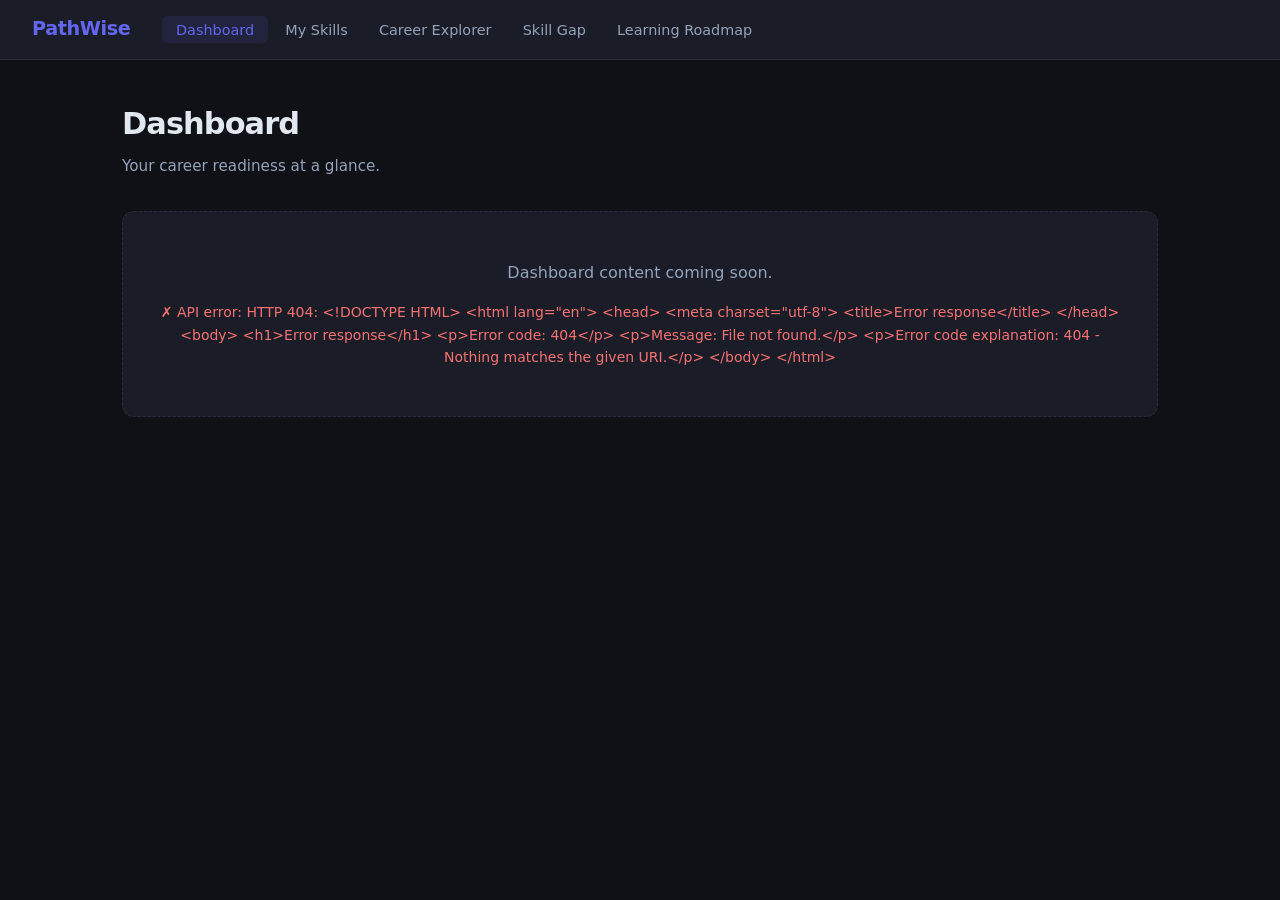
==== web/index.html @ 2bc4dae5 "Set up PathWise project foundation" ====
<!DOCTYPE html>
<html lang="en">
<head>
  <meta charset="UTF-8" />
  <meta name="viewport" content="width=device-width, initial-scale=1.0" />
  <title>PathWise — Dashboard</title>
  <meta name="description" content="PathWise: data-driven career skill-gap advisor for university students." />
  <link rel="stylesheet" href="style.css" />
</head>
<body>
  <nav class="nav" id="main-nav">
    <a class="nav__brand" href="index.html">PathWise</a>
    <ul class="nav__links">
      <li><a href="index.html" class="nav__link nav__link--active">Dashboard</a></li>
      <li><a href="skills.html" class="nav__link">My Skills</a></li>
      <li><a href="careers.html" class="nav__link">Career Explorer</a></li>
      <li><a href="gap.html" class="nav__link">Skill Gap</a></li>
      <li><a href="roadmap.html" class="nav__link">Learning Roadmap</a></li>
    </ul>
  </nav>

  <main class="main" id="main-content">
    <header class="page-header">
      <h1 class="page-header__title">Dashboard</h1>
      <p class="page-header__subtitle">Your career readiness at a glance.</p>
    </header>

    <section class="placeholder-section" id="dashboard-content">
      <p class="placeholder-text">Dashboard content coming soon.</p>
      <p class="api-status" id="api-status">Checking API connection…</p>
    </section>
  </main>

  <script src="app.js"></script>
</body>
</html>
---- web/style.css ----
/* ============================================================
   PathWise — Design Tokens & Skeleton Styles
   Full UI styling will be added in a later phase.
   ============================================================ */

/* --- Tokens --- */
:root {
  --color-bg:         #0f1117;
  --color-surface:    #1a1d27;
  --color-border:     #2a2d3a;
  --color-primary:    #6366f1;   /* indigo */
  --color-primary-hover: #818cf8;
  --color-accent:     #22d3ee;   /* cyan */
  --color-text:       #e2e8f0;
  --color-text-muted: #94a3b8;
  --color-success:    #34d399;
  --color-warning:    #fbbf24;
  --color-danger:     #f87171;

  --font-sans: 'Inter', system-ui, -apple-system, sans-serif;
  --radius-sm: 6px;
  --radius-md: 12px;
  --radius-lg: 20px;

  --shadow-sm: 0 1px 3px rgba(0,0,0,0.4);
  --shadow-md: 0 4px 16px rgba(0,0,0,0.5);
}

/* --- Reset --- */
*, *::before, *::after { box-sizing: border-box; margin: 0; padding: 0; }
html { font-size: 16px; scroll-behavior: smooth; }
body {
  font-family: var(--font-sans);
  background: var(--color-bg);
  color: var(--color-text);
  min-height: 100vh;
  line-height: 1.6;
}
a { color: var(--color-primary); text-decoration: none; }
a:hover { color: var(--color-primary-hover); }
ul { list-style: none; }

/* --- Navigation --- */
.nav {
  display: flex;
  align-items: center;
  gap: 2rem;
  padding: 0 2rem;
  height: 60px;
  background: var(--color-surface);
  border-bottom: 1px solid var(--color-border);
  position: sticky;
  top: 0;
  z-index: 100;
}
.nav__brand {
  font-size: 1.2rem;
  font-weight: 700;
  color: var(--color-primary);
  letter-spacing: -0.02em;
}
.nav__links {
  display: flex;
  gap: 0.25rem;
}
.nav__link {
  padding: 0.35rem 0.85rem;
  border-radius: var(--radius-sm);
  color: var(--color-text-muted);
  font-size: 0.9rem;
  transition: color 0.15s, background 0.15s;
}
.nav__link:hover {
  color: var(--color-text);
  background: var(--color-border);
}
.nav__link--active {
  color: var(--color-primary);
  background: rgba(99, 102, 241, 0.1);
}

/* --- Main content area --- */
.main {
  max-width: 1100px;
  margin: 0 auto;
  padding: 2.5rem 2rem;
}

/* --- Page header --- */
.page-header { margin-bottom: 2rem; }
.page-header__title {
  font-size: 1.9rem;
  font-weight: 700;
  letter-spacing: -0.03em;
  color: var(--color-text);
}
.page-header__subtitle {
  color: var(--color-text-muted);
  margin-top: 0.35rem;
  font-size: 0.95rem;
}

/* --- Placeholder (skeleton pages only) --- */
.placeholder-section {
  background: var(--color-surface);
  border: 1px dashed var(--color-border);
  border-radius: var(--radius-md);
  padding: 3rem 2rem;
  text-align: center;
}
.placeholder-text {
  color: var(--color-text-muted);
  font-size: 1rem;
}
.api-status {
  margin-top: 1rem;
  font-size: 0.875rem;
  color: var(--color-accent);
}
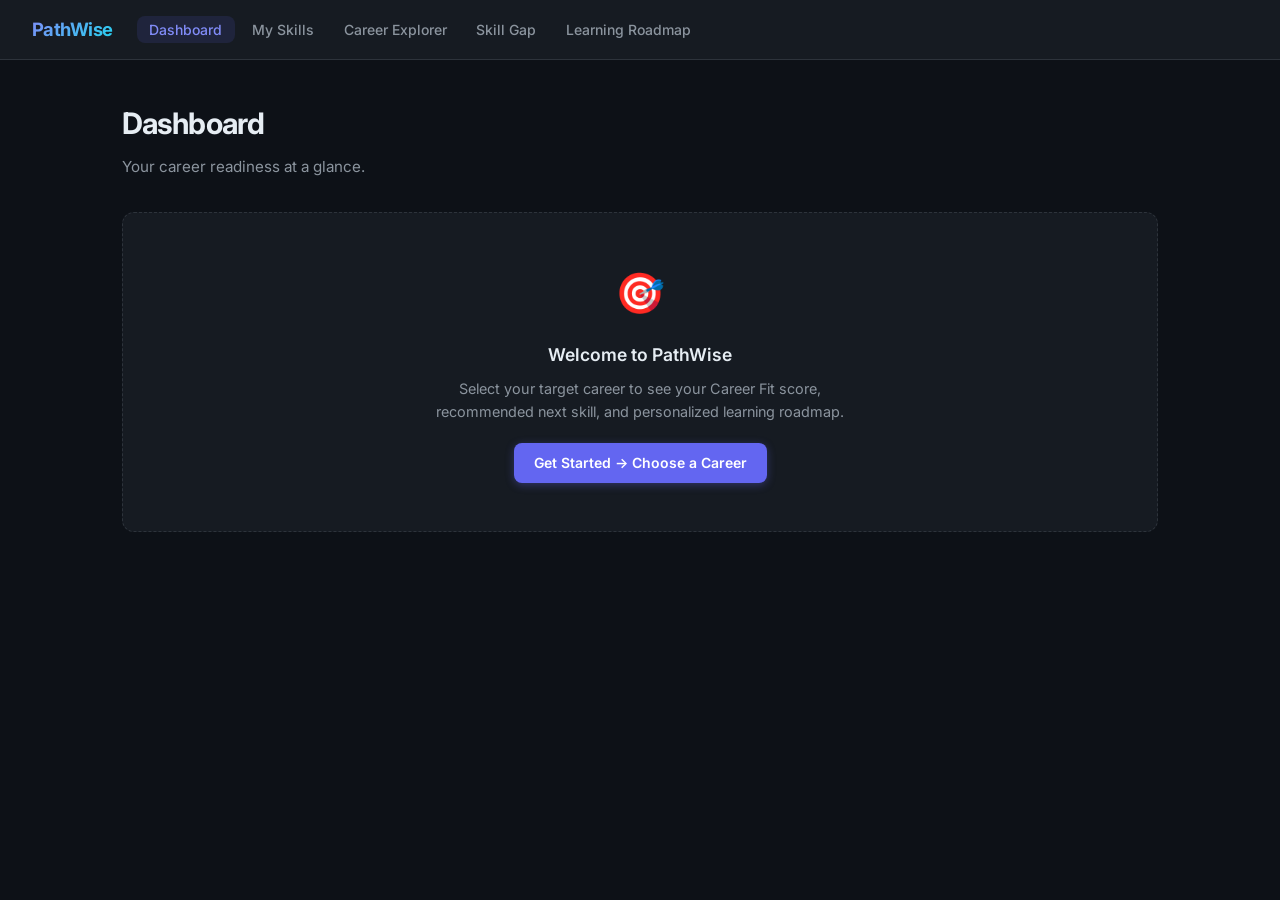
==== commit cc7c9a12: "Build PathWise MVP v1" ====
--- a/web/index.html
+++ b/web/index.html
@@ -4,18 +4,21 @@
   <meta charset="UTF-8" />
   <meta name="viewport" content="width=device-width, initial-scale=1.0" />
   <title>PathWise — Dashboard</title>
-  <meta name="description" content="PathWise: data-driven career skill-gap advisor for university students." />
+  <meta name="description" content="PathWise: your career readiness at a glance. See your Career Fit score and top recommended skill." />
+  <link rel="preconnect" href="https://fonts.googleapis.com" />
+  <link rel="preconnect" href="https://fonts.gstatic.com" crossorigin />
   <link rel="stylesheet" href="style.css" />
 </head>
 <body>
-  <nav class="nav" id="main-nav">
+
+  <nav class="nav" id="main-nav" aria-label="Main navigation">
     <a class="nav__brand" href="index.html">PathWise</a>
     <ul class="nav__links">
-      <li><a href="index.html" class="nav__link nav__link--active">Dashboard</a></li>
-      <li><a href="skills.html" class="nav__link">My Skills</a></li>
-      <li><a href="careers.html" class="nav__link">Career Explorer</a></li>
-      <li><a href="gap.html" class="nav__link">Skill Gap</a></li>
-      <li><a href="roadmap.html" class="nav__link">Learning Roadmap</a></li>
+      <li><a href="index.html"    class="nav__link nav__link--active" aria-current="page">Dashboard</a></li>
+      <li><a href="skills.html"   class="nav__link">My Skills</a></li>
+      <li><a href="careers.html"  class="nav__link">Career Explorer</a></li>
+      <li><a href="gap.html"      class="nav__link">Skill Gap</a></li>
+      <li><a href="roadmap.html"  class="nav__link">Learning Roadmap</a></li>
     </ul>
   </nav>
 
@@ -25,12 +28,10 @@
       <p class="page-header__subtitle">Your career readiness at a glance.</p>
     </header>
 
-    <section class="placeholder-section" id="dashboard-content">
-      <p class="placeholder-text">Dashboard content coming soon.</p>
-      <p class="api-status" id="api-status">Checking API connection…</p>
-    </section>
+    <section id="dashboard-content" aria-live="polite" aria-busy="true"></section>
   </main>
 
+  <div id="toast-stack" aria-live="polite" aria-atomic="true"></div>
   <script src="app.js"></script>
 </body>
 </html>
--- a/web/style.css
+++ b/web/style.css
@@ -1,32 +1,76 @@
 /* ============================================================
-   PathWise — Design Tokens & Skeleton Styles
-   Full UI styling will be added in a later phase.
-   ============================================================ */
-
-/* --- Tokens --- */
+   PathWise — Design System
+   Dark-mode first, using design tokens throughout.
+   ============================================================ */
+
+/* --- Google Font --- */
+@import url('https://fonts.googleapis.com/css2?family=Inter:wght@400;500;600;700&display=swap');
+
+/* --- Design Tokens --- */
 :root {
-  --color-bg:         #0f1117;
-  --color-surface:    #1a1d27;
-  --color-border:     #2a2d3a;
-  --color-primary:    #6366f1;   /* indigo */
-  --color-primary-hover: #818cf8;
-  --color-accent:     #22d3ee;   /* cyan */
-  --color-text:       #e2e8f0;
-  --color-text-muted: #94a3b8;
-  --color-success:    #34d399;
-  --color-warning:    #fbbf24;
-  --color-danger:     #f87171;
-
-  --font-sans: 'Inter', system-ui, -apple-system, sans-serif;
-  --radius-sm: 6px;
-  --radius-md: 12px;
-  --radius-lg: 20px;
-
-  --shadow-sm: 0 1px 3px rgba(0,0,0,0.4);
-  --shadow-md: 0 4px 16px rgba(0,0,0,0.5);
-}
-
-/* --- Reset --- */
+  /* Colours */
+  --color-bg:              #0d1117;
+  --color-surface:         #161b22;
+  --color-surface-2:       #1c2128;
+  --color-border:          #2d333b;
+  --color-border-muted:    #21262d;
+
+  --color-primary:         #6366f1;   /* indigo-500 */
+  --color-primary-light:   #818cf8;   /* indigo-400 */
+  --color-primary-dim:     rgba(99, 102, 241, 0.12);
+
+  --color-accent:          #22d3ee;   /* cyan-400 */
+  --color-accent-dim:      rgba(34, 211, 238, 0.1);
+
+  --color-success:         #34d399;   /* emerald-400 */
+  --color-success-dim:     rgba(52, 211, 153, 0.12);
+  --color-warning:         #fbbf24;   /* amber-400 */
+  --color-warning-dim:     rgba(251, 191, 36, 0.12);
+  --color-danger:          #f87171;   /* red-400 */
+  --color-danger-dim:      rgba(248, 113, 113, 0.12);
+  --color-muted:           #6b7280;
+
+  --color-text:            #e6edf3;
+  --color-text-muted:      #8b949e;
+  --color-text-subtle:     #6e7681;
+
+  /* Typography */
+  --font-sans:   'Inter', system-ui, -apple-system, sans-serif;
+  --font-mono:   'JetBrains Mono', 'Fira Code', monospace;
+
+  /* Radii */
+  --radius-sm:  4px;
+  --radius-md:  8px;
+  --radius-lg:  12px;
+  --radius-xl:  20px;
+  --radius-full: 9999px;
+
+  /* Spacing */
+  --space-1:  4px;
+  --space-2:  8px;
+  --space-3:  12px;
+  --space-4:  16px;
+  --space-5:  20px;
+  --space-6:  24px;
+  --space-8:  32px;
+  --space-10: 40px;
+  --space-12: 48px;
+
+  /* Shadows */
+  --shadow-sm:  0 1px 3px rgba(0,0,0,0.5);
+  --shadow-md:  0 4px 16px rgba(0,0,0,0.6);
+  --shadow-lg:  0 8px 32px rgba(0,0,0,0.7);
+  --shadow-glow: 0 0 20px rgba(99,102,241,0.2);
+
+  /* Transitions */
+  --transition-fast:  0.12s ease;
+  --transition-base:  0.2s ease;
+  --transition-slow:  0.35s ease;
+}
+
+/* ============================================================
+   Reset
+   ============================================================ */
 *, *::before, *::after { box-sizing: border-box; margin: 0; padding: 0; }
 html { font-size: 16px; scroll-behavior: smooth; }
 body {
@@ -35,85 +79,800 @@
   color: var(--color-text);
   min-height: 100vh;
   line-height: 1.6;
-}
-a { color: var(--color-primary); text-decoration: none; }
-a:hover { color: var(--color-primary-hover); }
+  -webkit-font-smoothing: antialiased;
+}
+a  { color: var(--color-primary-light); text-decoration: none; }
+a:hover { color: var(--color-primary); }
 ul { list-style: none; }
-
-/* --- Navigation --- */
+img, svg { display: block; max-width: 100%; }
+button { font-family: inherit; cursor: pointer; border: none; background: none; }
+
+/* ============================================================
+   Navigation
+   ============================================================ */
 .nav {
   display: flex;
   align-items: center;
-  gap: 2rem;
-  padding: 0 2rem;
+  gap: var(--space-6);
+  padding: 0 var(--space-8);
   height: 60px;
   background: var(--color-surface);
   border-bottom: 1px solid var(--color-border);
   position: sticky;
   top: 0;
-  z-index: 100;
+  z-index: 200;
+  backdrop-filter: blur(8px);
 }
 .nav__brand {
-  font-size: 1.2rem;
-  font-weight: 700;
-  color: var(--color-primary);
-  letter-spacing: -0.02em;
+  font-size: 1.15rem;
+  font-weight: 700;
+  letter-spacing: -0.03em;
+  background: linear-gradient(135deg, var(--color-primary-light), var(--color-accent));
+  -webkit-background-clip: text;
+  -webkit-text-fill-color: transparent;
+  background-clip: text;
+  flex-shrink: 0;
 }
 .nav__links {
   display: flex;
-  gap: 0.25rem;
+  gap: var(--space-1);
+  flex: 1;
 }
 .nav__link {
-  padding: 0.35rem 0.85rem;
-  border-radius: var(--radius-sm);
-  color: var(--color-text-muted);
-  font-size: 0.9rem;
-  transition: color 0.15s, background 0.15s;
+  padding: 0.3rem 0.8rem;
+  border-radius: var(--radius-md);
+  color: var(--color-text-muted);
+  font-size: 0.875rem;
+  font-weight: 500;
+  transition: color var(--transition-fast), background var(--transition-fast);
 }
 .nav__link:hover {
   color: var(--color-text);
-  background: var(--color-border);
+  background: var(--color-border-muted);
 }
 .nav__link--active {
-  color: var(--color-primary);
-  background: rgba(99, 102, 241, 0.1);
-}
-
-/* --- Main content area --- */
+  color: var(--color-primary-light);
+  background: var(--color-primary-dim);
+}
+
+/* ============================================================
+   Layout
+   ============================================================ */
 .main {
   max-width: 1100px;
   margin: 0 auto;
-  padding: 2.5rem 2rem;
-}
-
-/* --- Page header --- */
-.page-header { margin-bottom: 2rem; }
+  padding: var(--space-10) var(--space-8);
+}
+
+.page-header { margin-bottom: var(--space-8); }
 .page-header__title {
-  font-size: 1.9rem;
+  font-size: 1.85rem;
   font-weight: 700;
   letter-spacing: -0.03em;
   color: var(--color-text);
 }
 .page-header__subtitle {
   color: var(--color-text-muted);
-  margin-top: 0.35rem;
+  margin-top: var(--space-2);
   font-size: 0.95rem;
 }
 
-/* --- Placeholder (skeleton pages only) --- */
-.placeholder-section {
+/* ============================================================
+   Cards
+   ============================================================ */
+.card {
+  background: var(--color-surface);
+  border: 1px solid var(--color-border);
+  border-radius: var(--radius-lg);
+  padding: var(--space-6);
+  transition: border-color var(--transition-base), box-shadow var(--transition-base);
+}
+.card:hover { border-color: var(--color-border-muted); }
+
+.card--interactive {
+  cursor: pointer;
+}
+.card--interactive:hover {
+  border-color: var(--color-primary);
+  box-shadow: var(--shadow-glow);
+}
+.card--selected {
+  border-color: var(--color-primary);
+  background: var(--color-primary-dim);
+  box-shadow: var(--shadow-glow);
+}
+
+.card__label {
+  font-size: 0.7rem;
+  font-weight: 700;
+  letter-spacing: 0.1em;
+  text-transform: uppercase;
+  color: var(--color-text-subtle);
+  margin-bottom: var(--space-2);
+}
+.card__title {
+  font-size: 1.15rem;
+  font-weight: 600;
+  color: var(--color-text);
+  margin-bottom: var(--space-2);
+}
+.card__value {
+  font-size: 2.25rem;
+  font-weight: 700;
+  letter-spacing: -0.04em;
+}
+.card__desc {
+  font-size: 0.85rem;
+  color: var(--color-text-muted);
+  margin-top: var(--space-2);
+}
+
+/* Career cards grid */
+.career-grid {
+  display: grid;
+  grid-template-columns: repeat(auto-fill, minmax(240px, 1fr));
+  gap: var(--space-5);
+}
+.career-card__icon {
+  font-size: 2rem;
+  margin-bottom: var(--space-4);
+}
+.career-card__name {
+  font-size: 1.1rem;
+  font-weight: 600;
+  color: var(--color-text);
+  margin-bottom: var(--space-1);
+}
+.career-card__skills-count {
+  font-size: 0.8rem;
+  color: var(--color-text-muted);
+  margin-bottom: var(--space-5);
+}
+.career-card__badge {
+  display: inline-flex;
+  align-items: center;
+  gap: var(--space-1);
+  font-size: 0.75rem;
+  font-weight: 600;
+  padding: 0.25rem 0.6rem;
+  border-radius: var(--radius-full);
+  background: var(--color-success-dim);
+  color: var(--color-success);
+  margin-bottom: var(--space-4);
+}
+
+/* Dashboard stat grid */
+.stat-grid {
+  display: grid;
+  grid-template-columns: repeat(auto-fill, minmax(200px, 1fr));
+  gap: var(--space-4);
+  margin-bottom: var(--space-6);
+}
+.stat-card {
+  background: var(--color-surface);
+  border: 1px solid var(--color-border);
+  border-radius: var(--radius-lg);
+  padding: var(--space-5);
+}
+.stat-card__label {
+  font-size: 0.75rem;
+  font-weight: 600;
+  letter-spacing: 0.08em;
+  text-transform: uppercase;
+  color: var(--color-text-muted);
+  margin-bottom: var(--space-2);
+}
+.stat-card__value {
+  font-size: 2rem;
+  font-weight: 700;
+  letter-spacing: -0.04em;
+}
+.stat-card__value--primary { color: var(--color-primary-light); }
+.stat-card__value--success { color: var(--color-success); }
+.stat-card__value--warning { color: var(--color-warning); }
+.stat-card__value--danger  { color: var(--color-danger); }
+.stat-card__sub {
+  font-size: 0.8rem;
+  color: var(--color-text-subtle);
+  margin-top: var(--space-1);
+}
+
+/* ============================================================
+   Career Fit / Score display
+   ============================================================ */
+.fit-display {
+  display: flex;
+  align-items: center;
+  gap: var(--space-8);
+  background: var(--color-surface);
+  border: 1px solid var(--color-border);
+  border-radius: var(--radius-lg);
+  padding: var(--space-6) var(--space-8);
+  margin-bottom: var(--space-6);
+}
+.fit-ring-wrapper {
+  position: relative;
+  display: grid;
+  place-items: center;
+  flex-shrink: 0;
+}
+@property --fit-value {
+  syntax: '<number>';
+  inherits: true;
+  initial-value: 0;
+}
+progress.fit-ring {
+  --size: 120px;
+  --thickness: 12px;
+  --track-color: var(--color-border);
+  --fill-color: var(--color-primary);
+  --fit-value: 0;
+  width: var(--size);
+  height: var(--size);
+  border-radius: 50%;
+  background: conic-gradient(
+    var(--fill-color) calc(var(--fit-value) * 1%),
+    var(--track-color) 0
+  );
+  background-clip: border-area;
+  border: var(--thickness) solid transparent;
+  background-origin: border-box;
+  transition: --fit-value 0s;
+  appearance: none;
+  -webkit-appearance: none;
+}
+/* Firefox fallback */
+@supports not (background-clip: border-area) {
+  progress.fit-ring {
+    mask-image: radial-gradient(
+      transparent calc(50% - var(--thickness)),
+      black calc(50% - var(--thickness) + 0.5px)
+    );
+    border: 0;
+    background-clip: unset;
+    background-origin: unset;
+  }
+}
+@media (prefers-reduced-motion: no-preference) {
+  progress.fit-ring { transition-duration: 0.6s; }
+}
+progress.fit-ring::-webkit-progress-bar   { background: none; }
+progress.fit-ring::-webkit-progress-value { background: none; }
+progress.fit-ring::-moz-progress-bar     { background: none; }
+.fit-ring-content {
+  position: absolute;
+  font-size: 1.4rem;
+  font-weight: 700;
+  color: var(--color-text);
+}
+.fit-info__career {
+  font-size: 0.75rem;
+  font-weight: 700;
+  letter-spacing: 0.08em;
+  text-transform: uppercase;
+  color: var(--color-text-subtle);
+  margin-bottom: var(--space-1);
+}
+.fit-info__title {
+  font-size: 1.5rem;
+  font-weight: 700;
+  letter-spacing: -0.02em;
+  color: var(--color-text);
+  margin-bottom: var(--space-2);
+}
+.fit-info__desc {
+  font-size: 0.9rem;
+  color: var(--color-text-muted);
+}
+
+/* ============================================================
+   Recommendation card
+   ============================================================ */
+.rec-card {
+  background: linear-gradient(135deg, var(--color-primary-dim), var(--color-accent-dim));
+  border: 1px solid var(--color-primary);
+  border-radius: var(--radius-lg);
+  padding: var(--space-6);
+  margin-bottom: var(--space-6);
+}
+.rec-card__eyebrow {
+  font-size: 0.7rem;
+  font-weight: 700;
+  letter-spacing: 0.12em;
+  text-transform: uppercase;
+  color: var(--color-primary-light);
+  margin-bottom: var(--space-3);
+}
+.rec-card__skill {
+  font-size: 1.6rem;
+  font-weight: 700;
+  letter-spacing: -0.02em;
+  color: var(--color-text);
+  margin-bottom: var(--space-2);
+}
+.rec-card__score {
+  font-size: 0.85rem;
+  color: var(--color-text-muted);
+  margin-bottom: var(--space-4);
+}
+.rec-card__breakdown {
+  display: grid;
+  grid-template-columns: repeat(auto-fill, minmax(140px, 1fr));
+  gap: var(--space-3);
+}
+.rec-factor {
+  background: var(--color-surface);
+  border: 1px solid var(--color-border);
+  border-radius: var(--radius-md);
+  padding: var(--space-3);
+}
+.rec-factor__label {
+  font-size: 0.7rem;
+  color: var(--color-text-subtle);
+  text-transform: uppercase;
+  letter-spacing: 0.08em;
+  margin-bottom: var(--space-1);
+}
+.rec-factor__value {
+  font-size: 1rem;
+  font-weight: 700;
+  color: var(--color-accent);
+}
+.rec-card__explanation {
+  margin-top: var(--space-4);
+  font-size: 0.82rem;
+  color: var(--color-text-muted);
+  font-style: italic;
+  line-height: 1.5;
+}
+
+/* ============================================================
+   Skill analysis table
+   ============================================================ */
+.table-wrapper {
+  background: var(--color-surface);
+  border: 1px solid var(--color-border);
+  border-radius: var(--radius-lg);
+  overflow: hidden;
+}
+.table-header {
+  display: flex;
+  align-items: center;
+  justify-content: space-between;
+  padding: var(--space-5) var(--space-6);
+  border-bottom: 1px solid var(--color-border);
+}
+.table-title {
+  font-size: 0.95rem;
+  font-weight: 600;
+  color: var(--color-text);
+}
+table {
+  width: 100%;
+  border-collapse: collapse;
+  font-size: 0.875rem;
+}
+thead { background: var(--color-surface-2); }
+th {
+  padding: var(--space-3) var(--space-4);
+  text-align: left;
+  font-size: 0.7rem;
+  font-weight: 700;
+  letter-spacing: 0.08em;
+  text-transform: uppercase;
+  color: var(--color-text-muted);
+  white-space: nowrap;
+}
+th:first-child, td:first-child { padding-left: var(--space-6); }
+th:last-child,  td:last-child  { padding-right: var(--space-6); }
+td {
+  padding: var(--space-3) var(--space-4);
+  border-top: 1px solid var(--color-border-muted);
+  color: var(--color-text);
+  vertical-align: middle;
+}
+tbody tr { transition: background var(--transition-fast); }
+tbody tr:hover { background: var(--color-surface-2); }
+tbody tr:first-child td { border-top: none; }
+
+/* Level bar */
+.level-bar-wrap {
+  display: flex;
+  align-items: center;
+  gap: var(--space-2);
+  min-width: 100px;
+}
+.level-bar-track {
+  flex: 1;
+  height: 6px;
+  background: var(--color-border);
+  border-radius: var(--radius-full);
+  overflow: hidden;
+}
+.level-bar-fill {
+  height: 100%;
+  border-radius: var(--radius-full);
+  background: var(--color-primary);
+  transition: width var(--transition-slow);
+}
+.level-num {
+  font-size: 0.75rem;
+  font-weight: 600;
+  color: var(--color-text-muted);
+  min-width: 14px;
+}
+
+/* ============================================================
+   Badges
+   ============================================================ */
+.badge {
+  display: inline-flex;
+  align-items: center;
+  gap: var(--space-1);
+  font-size: 0.7rem;
+  font-weight: 700;
+  letter-spacing: 0.05em;
+  padding: 2px 8px;
+  border-radius: var(--radius-full);
+  white-space: nowrap;
+}
+.badge--success  { background: var(--color-success-dim);  color: var(--color-success); }
+.badge--warning  { background: var(--color-warning-dim);  color: var(--color-warning); }
+.badge--danger   { background: var(--color-danger-dim);   color: var(--color-danger); }
+.badge--primary  { background: var(--color-primary-dim);  color: var(--color-primary-light); }
+.badge--muted    { background: var(--color-border);       color: var(--color-text-muted); }
+
+/* ============================================================
+   Skills editor
+   ============================================================ */
+.skills-grid {
+  display: grid;
+  gap: var(--space-3);
+}
+.skill-row {
+  display: grid;
+  grid-template-columns: 1fr 180px auto;
+  align-items: center;
+  gap: var(--space-4);
+  background: var(--color-surface);
+  border: 1px solid var(--color-border);
+  border-radius: var(--radius-md);
+  padding: var(--space-4) var(--space-5);
+  transition: border-color var(--transition-fast);
+}
+.skill-row:hover { border-color: var(--color-border-muted); }
+.skill-row__info { min-width: 0; }
+.skill-row__name {
+  font-weight: 600;
+  font-size: 0.9rem;
+  color: var(--color-text);
+  white-space: nowrap;
+  overflow: hidden;
+  text-overflow: ellipsis;
+}
+.skill-row__cat {
+  font-size: 0.75rem;
+  color: var(--color-text-subtle);
+  margin-top: 2px;
+}
+.skill-row__control {
+  display: flex;
+  align-items: center;
+  gap: var(--space-2);
+}
+.level-select {
+  width: 100%;
+  background: var(--color-surface-2);
+  border: 1px solid var(--color-border);
+  border-radius: var(--radius-md);
+  color: var(--color-text);
+  font-family: inherit;
+  font-size: 0.85rem;
+  padding: 0.35rem var(--space-3);
+  cursor: pointer;
+  transition: border-color var(--transition-fast);
+  -webkit-appearance: none;
+  appearance: none;
+  background-image: url("data:image/svg+xml,%3Csvg xmlns='http://www.w3.org/2000/svg' width='12' height='12' viewBox='0 0 24 24' fill='none' stroke='%238b949e' stroke-width='2'%3E%3Cpath d='M6 9l6 6 6-6'/%3E%3C/svg%3E");
+  background-repeat: no-repeat;
+  background-position: right 10px center;
+  padding-right: 28px;
+}
+.level-select:focus {
+  outline: none;
+  border-color: var(--color-primary);
+}
+.save-btn {
+  padding: 0.35rem var(--space-4);
+  background: var(--color-primary);
+  color: #fff;
+  font-size: 0.8rem;
+  font-weight: 600;
+  border-radius: var(--radius-md);
+  cursor: pointer;
+  transition: background var(--transition-fast), transform var(--transition-fast);
+  white-space: nowrap;
+}
+.save-btn:hover  { background: var(--color-primary-light); }
+.save-btn:active { transform: scale(0.97); }
+.save-btn:disabled { opacity: 0.5; cursor: not-allowed; }
+.save-indicator {
+  font-size: 0.75rem;
+  color: var(--color-success);
+  transition: opacity var(--transition-base);
+}
+
+/* Skills category section */
+.category-section { margin-bottom: var(--space-8); }
+.category-title {
+  font-size: 0.75rem;
+  font-weight: 700;
+  letter-spacing: 0.1em;
+  text-transform: uppercase;
+  color: var(--color-text-subtle);
+  margin-bottom: var(--space-3);
+  padding-left: var(--space-1);
+}
+
+/* ============================================================
+   Roadmap
+   ============================================================ */
+.roadmap-list {
+  display: flex;
+  flex-direction: column;
+  gap: 0;
+  position: relative;
+}
+.roadmap-step {
+  display: grid;
+  grid-template-columns: 48px 1fr;
+  gap: var(--space-4);
+  position: relative;
+  padding-bottom: var(--space-6);
+}
+.roadmap-step:last-child { padding-bottom: 0; }
+.roadmap-step__line-col {
+  display: flex;
+  flex-direction: column;
+  align-items: center;
+  gap: 0;
+}
+.roadmap-step__num {
+  width: 40px;
+  height: 40px;
+  border-radius: 50%;
+  background: var(--color-primary-dim);
+  border: 2px solid var(--color-primary);
+  display: flex;
+  align-items: center;
+  justify-content: center;
+  font-size: 0.85rem;
+  font-weight: 700;
+  color: var(--color-primary-light);
+  flex-shrink: 0;
+  z-index: 1;
+}
+.roadmap-step__connector {
+  flex: 1;
+  width: 2px;
+  background: var(--color-border);
+  margin-top: var(--space-1);
+}
+.roadmap-step:last-child .roadmap-step__connector { display: none; }
+.roadmap-step__body {
+  background: var(--color-surface);
+  border: 1px solid var(--color-border);
+  border-radius: var(--radius-lg);
+  padding: var(--space-5);
+  transition: border-color var(--transition-base);
+}
+.roadmap-step__body:hover { border-color: var(--color-primary); }
+.roadmap-step__name {
+  font-size: 1rem;
+  font-weight: 600;
+  color: var(--color-text);
+  margin-bottom: var(--space-2);
+}
+.roadmap-step__meta {
+  display: flex;
+  flex-wrap: wrap;
+  gap: var(--space-2);
+  align-items: center;
+  margin-bottom: var(--space-3);
+}
+.roadmap-step__scores {
+  display: grid;
+  grid-template-columns: repeat(auto-fill, minmax(110px, 1fr));
+  gap: var(--space-2);
+  margin-top: var(--space-3);
+}
+.score-item {
+  background: var(--color-surface-2);
+  border: 1px solid var(--color-border-muted);
+  border-radius: var(--radius-md);
+  padding: var(--space-2) var(--space-3);
+}
+.score-item__label {
+  font-size: 0.65rem;
+  font-weight: 700;
+  letter-spacing: 0.08em;
+  text-transform: uppercase;
+  color: var(--color-text-subtle);
+}
+.score-item__val {
+  font-size: 0.9rem;
+  font-weight: 700;
+  color: var(--color-text);
+  margin-top: 1px;
+}
+
+/* ============================================================
+   Buttons
+   ============================================================ */
+.btn {
+  display: inline-flex;
+  align-items: center;
+  gap: var(--space-2);
+  padding: 0.55rem var(--space-5);
+  font-family: inherit;
+  font-size: 0.875rem;
+  font-weight: 600;
+  border-radius: var(--radius-md);
+  border: none;
+  cursor: pointer;
+  transition: background var(--transition-fast), transform var(--transition-fast), box-shadow var(--transition-fast);
+  white-space: nowrap;
+}
+.btn:active { transform: scale(0.97); }
+.btn--primary  {
+  background: var(--color-primary);
+  color: #fff;
+  box-shadow: 0 2px 8px rgba(99,102,241,0.35);
+}
+.btn--primary:hover  {
+  background: var(--color-primary-light);
+  box-shadow: 0 4px 16px rgba(99,102,241,0.45);
+}
+.btn--outline {
+  background: transparent;
+  color: var(--color-primary-light);
+  border: 1px solid var(--color-primary);
+}
+.btn--outline:hover {
+  background: var(--color-primary-dim);
+}
+.btn--ghost {
+  background: transparent;
+  color: var(--color-text-muted);
+}
+.btn--ghost:hover {
+  background: var(--color-border-muted);
+  color: var(--color-text);
+}
+.btn--selected {
+  background: var(--color-success-dim);
+  color: var(--color-success);
+  border: 1px solid var(--color-success);
+}
+
+/* ============================================================
+   Empty states & "no career" prompt
+   ============================================================ */
+.empty-state {
   background: var(--color-surface);
   border: 1px dashed var(--color-border);
-  border-radius: var(--radius-md);
-  padding: 3rem 2rem;
+  border-radius: var(--radius-lg);
+  padding: var(--space-12) var(--space-8);
   text-align: center;
 }
-.placeholder-text {
-  color: var(--color-text-muted);
-  font-size: 1rem;
-}
-.api-status {
-  margin-top: 1rem;
+.empty-state__icon { font-size: 2.5rem; margin-bottom: var(--space-4); }
+.empty-state__title {
+  font-size: 1.1rem;
+  font-weight: 600;
+  color: var(--color-text);
+  margin-bottom: var(--space-2);
+}
+.empty-state__desc {
+  font-size: 0.9rem;
+  color: var(--color-text-muted);
+  margin-bottom: var(--space-5);
+}
+
+/* ============================================================
+   Loading spinner (from modern-web-guidance)
+   ============================================================ */
+.spinner-wrap {
+  display: flex;
+  flex-direction: column;
+  align-items: center;
+  justify-content: center;
+  padding: var(--space-12);
+  gap: var(--space-4);
+}
+progress.spinner {
+  --size: 40px;
+  width: var(--size);
+  height: var(--size);
+  border-radius: 50%;
+  appearance: none;
+  -webkit-appearance: none;
+  border: 3px solid var(--color-border);
+  border-top-color: var(--color-primary);
+  animation: spin 0.8s linear infinite;
+}
+@media (prefers-reduced-motion: reduce) {
+  progress.spinner { animation-duration: 2s; }
+}
+@keyframes spin { to { transform: rotate(360deg); } }
+.spinner-wrap p {
   font-size: 0.875rem;
-  color: var(--color-accent);
-}
+  color: var(--color-text-muted);
+}
+
+/* ============================================================
+   Toast notifications
+   ============================================================ */
+#toast-stack {
+  position: fixed;
+  bottom: var(--space-6);
+  right: var(--space-6);
+  z-index: 9999;
+  display: flex;
+  flex-direction: column;
+  gap: var(--space-3);
+  pointer-events: none;
+}
+.toast {
+  display: flex;
+  align-items: center;
+  gap: var(--space-3);
+  padding: var(--space-3) var(--space-5);
+  background: var(--color-surface-2);
+  border: 1px solid var(--color-border);
+  border-radius: var(--radius-lg);
+  box-shadow: var(--shadow-lg);
+  font-size: 0.875rem;
+  color: var(--color-text);
+  pointer-events: auto;
+  animation: toast-in 0.25s ease;
+  min-width: 240px;
+  max-width: 360px;
+}
+.toast--success { border-color: var(--color-success); }
+.toast--error   { border-color: var(--color-danger); }
+.toast__icon { font-size: 1.1rem; flex-shrink: 0; }
+@keyframes toast-in {
+  from { opacity: 0; transform: translateY(12px); }
+  to   { opacity: 1; transform: translateY(0); }
+}
+@keyframes toast-out {
+  from { opacity: 1; transform: translateY(0); }
+  to   { opacity: 0; transform: translateY(8px); }
+}
+.toast--leaving {
+  animation: toast-out 0.2s ease forwards;
+}
+
+/* ============================================================
+   Utility
+   ============================================================ */
+.sr-only {
+  position: absolute; width: 1px; height: 1px;
+  padding: 0; margin: -1px; overflow: hidden;
+  clip: rect(0,0,0,0); white-space: nowrap; border-width: 0;
+}
+.text-muted   { color: var(--color-text-muted); }
+.text-success { color: var(--color-success); }
+.text-warning { color: var(--color-warning); }
+.text-danger  { color: var(--color-danger); }
+.text-primary { color: var(--color-primary-light); }
+.font-mono    { font-family: var(--font-mono); }
+.mt-2  { margin-top: var(--space-2); }
+.mt-4  { margin-top: var(--space-4); }
+.mt-6  { margin-top: var(--space-6); }
+.mb-4  { margin-bottom: var(--space-4); }
+.mb-6  { margin-bottom: var(--space-6); }
+.flex  { display: flex; }
+.items-center { align-items: center; }
+.gap-3 { gap: var(--space-3); }
+.gap-4 { gap: var(--space-4); }
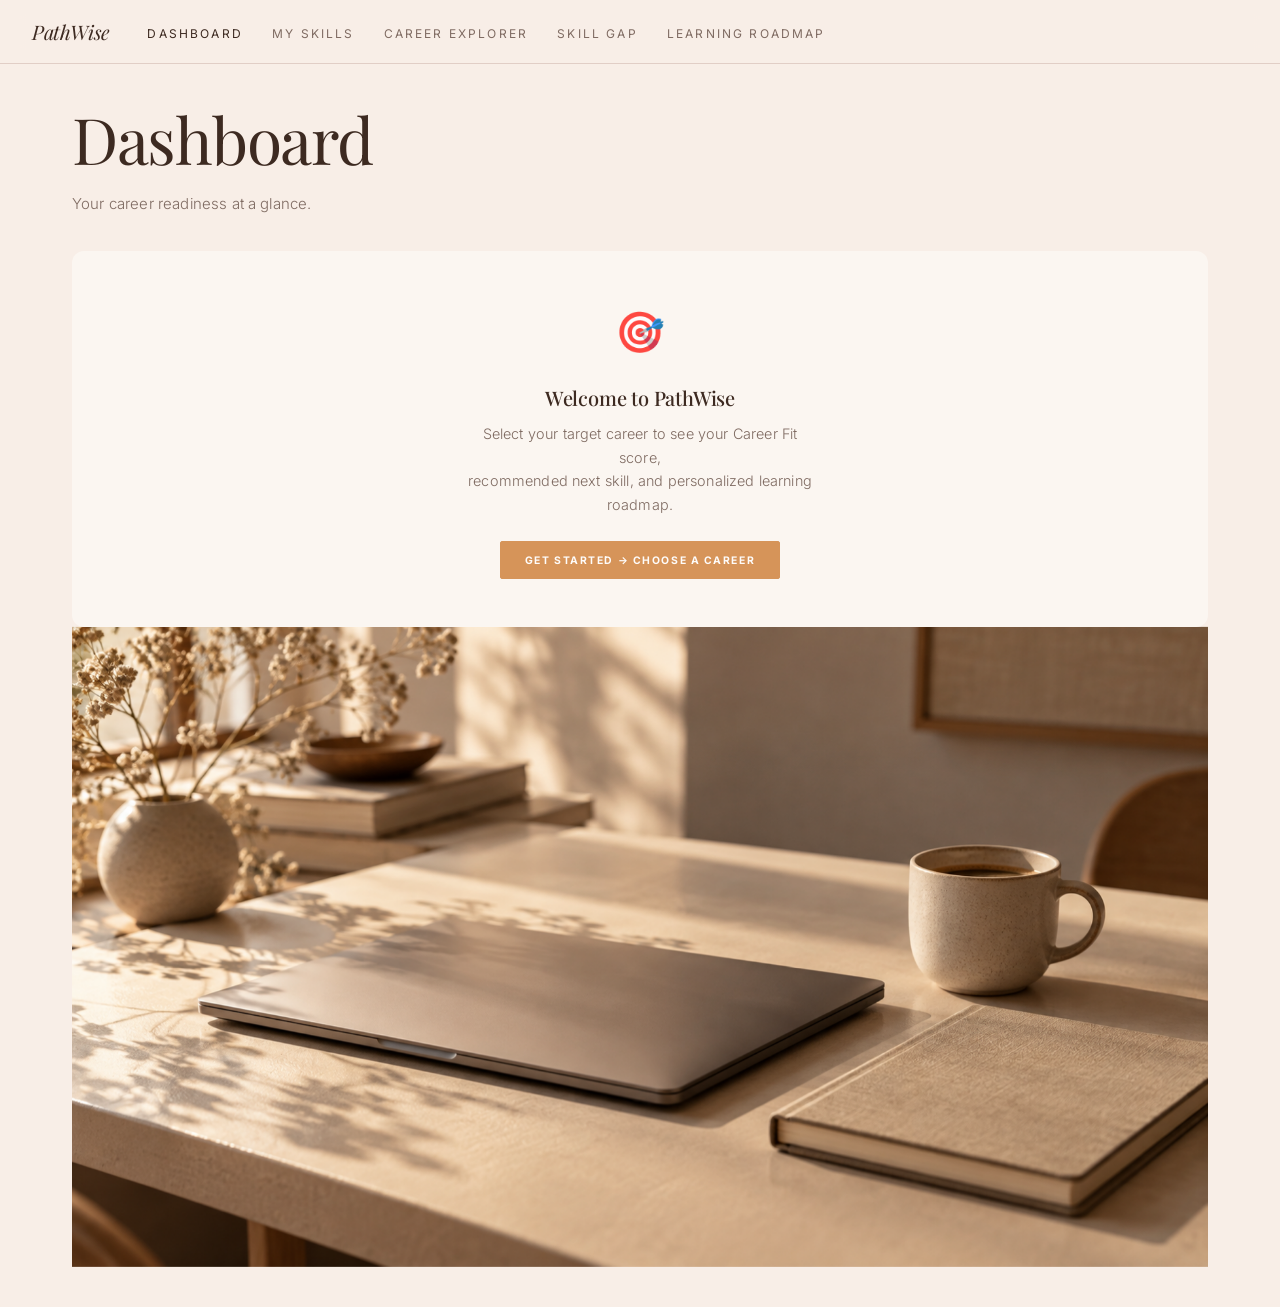
==== commit ff4c2fb1: "Implement premium editorial layout and integrate lifestyle photography" ====
--- a/web/index.html
+++ b/web/index.html
@@ -7,6 +7,7 @@
   <meta name="description" content="PathWise: your career readiness at a glance. See your Career Fit score and top recommended skill." />
   <link rel="preconnect" href="https://fonts.googleapis.com" />
   <link rel="preconnect" href="https://fonts.gstatic.com" crossorigin />
+  <link rel="stylesheet" href="https://fonts.googleapis.com/css2?family=Playfair+Display:ital,wght@0,400;0,500;0,600;0,700;1,400;1,500&family=Inter:wght@300;400;500;600;700&display=swap" />
   <link rel="stylesheet" href="style.css" />
 </head>
 <body>
@@ -23,12 +24,18 @@
   </nav>
 
   <main class="main" id="main-content">
-    <header class="page-header">
-      <h1 class="page-header__title">Dashboard</h1>
-      <p class="page-header__subtitle">Your career readiness at a glance.</p>
-    </header>
-
-    <section id="dashboard-content" aria-live="polite" aria-busy="true"></section>
+    <div class="editorial-split">
+      <div class="editorial-split__text reveal">
+        <header class="page-header" style="--anim-delay: 0.05s">
+          <h1 class="page-header__title">Dashboard</h1>
+          <p class="page-header__subtitle">Your career readiness at a glance.</p>
+        </header>
+        <section id="dashboard-content" aria-live="polite" aria-busy="true" style="--anim-delay: 0.18s"></section>
+      </div>
+      <div class="editorial-media editorial-media--wide reveal" data-delay="120">
+        <img src="assets/laptop.png" alt="Workspace">
+      </div>
+    </div>
   </main>
 
   <div id="toast-stack" aria-live="polite" aria-atomic="true"></div>
--- a/web/style.css
+++ b/web/style.css
@@ -1,53 +1,93 @@
 /* ============================================================
-   PathWise — Design System
-   Dark-mode first, using design tokens throughout.
-   ============================================================ */
-
-/* --- Google Font --- */
-@import url('https://fonts.googleapis.com/css2?family=Inter:wght@400;500;600;700&display=swap');
-
-/* --- Design Tokens --- */
+   PathWise — Premium Editorial Design System v3
+   Warm, boutique lifestyle-brand aesthetic.
+   Cream backgrounds · Espresso text · Playfair Display serifs
+   ============================================================ */
+
+/* ── Google Fonts: Playfair Display (serif headings) + Inter (body) ── */
+@import url('https://fonts.googleapis.com/css2?family=Playfair+Display:ital,wght@0,400;0,500;0,600;0,700;1,400;1,500&family=Inter:wght@300;400;500;600;700&display=swap');
+
+/* ============================================================
+   Design Tokens
+   ============================================================ */
+/* ============================================================
+   PathWise — An Candles Design System
+   Clay-paper field · Cocoa typography · Hairline rules
+   Spec: design-system.md §2.1 canonical palette
+   ============================================================ */
+
+/* ── An Candles canonical palette (§2.1 exact HEX equivalents) ── */
 :root {
-  /* Colours */
-  --color-bg:              #0d1117;
-  --color-surface:         #161b22;
-  --color-surface-2:       #1c2128;
-  --color-border:          #2d333b;
-  --color-border-muted:    #21262d;
-
-  --color-primary:         #6366f1;   /* indigo-500 */
-  --color-primary-light:   #818cf8;   /* indigo-400 */
-  --color-primary-dim:     rgba(99, 102, 241, 0.12);
-
-  --color-accent:          #22d3ee;   /* cyan-400 */
-  --color-accent-dim:      rgba(34, 211, 238, 0.1);
-
-  --color-success:         #34d399;   /* emerald-400 */
-  --color-success-dim:     rgba(52, 211, 153, 0.12);
-  --color-warning:         #fbbf24;   /* amber-400 */
-  --color-warning-dim:     rgba(251, 191, 36, 0.12);
-  --color-danger:          #f87171;   /* red-400 */
-  --color-danger-dim:      rgba(248, 113, 113, 0.12);
-  --color-muted:           #6b7280;
-
-  --color-text:            #e6edf3;
-  --color-text-muted:      #8b949e;
-  --color-text-subtle:     #6e7681;
-
-  /* Typography */
-  --font-sans:   'Inter', system-ui, -apple-system, sans-serif;
-  --font-mono:   'JetBrains Mono', 'Fira Code', monospace;
-
-  /* Radii */
-  --radius-sm:  4px;
-  --radius-md:  8px;
-  --radius-lg:  12px;
-  --radius-xl:  20px;
+  /* ── Surfaces ── */
+  --an-background:      #F8EEE7;   /* oklch(0.955 0.014 55) — clay-paper field */
+  --an-surface:         #F2DED6;   /* oklch(0.915 0.024 45) — soft section band */
+  --an-surface-deep:    #DFC6BD;   /* oklch(0.845 0.031 42) — selection highlight */
+  --an-card:            #FBF6F1;   /* oklch(0.975 0.008 60) — light vessel surface */
+  --an-muted:           #F1E3DC;   /* oklch(0.925 0.018 50) — low-emphasis UI */
+
+  /* ── Text ── */
+  --an-foreground:      #3D2A21;   /* oklch(0.305 0.033 45) — cocoa primary */
+  --an-primary:         #3D2A21;
+  --an-primary-fg:      #FAF2EC;   /* oklch(0.965 0.012 60) — text on dark buttons */
+  --an-muted-fg:        #7F6B62;   /* oklch(0.545 0.029 46) — captions, subtitles */
+
+  /* ── Accents ── */
+  --an-accent:          #EED0C8;   /* lotus-blush */
+  --an-ember:           #D69459;   /* ember gold — step numbers, icons */
+  --an-sage:            #88927A;   /* botanical sage — confirmations */
+
+  /* ── Semantic ── */
+  --color-success:      #88927A;   /* sage for success states */
+  --color-success-dim:  rgba(136, 146, 122, 0.12);
+  --color-success-border: rgba(136, 146, 122, 0.28);
+  --color-warning:      #D69459;   /* ember for warnings */
+  --color-warning-dim:  rgba(214, 148, 89, 0.12);
+  --color-warning-border: rgba(214, 148, 89, 0.28);
+  --color-danger:       #B33830;   /* destructive */
+  --color-danger-dim:   rgba(179, 56, 48, 0.10);
+  --color-danger-border: rgba(179, 56, 48, 0.25);
+
+  /* ── Borders & rings (§2.3) ── */
+  --an-border:          #E1CEC6;   /* oklch(0.865 0.024 45) — hairline divider */
+  --an-ring:            #7F6B62;   /* focus ring */
+  --color-border:       #E1CEC6;
+  --color-border-muted: rgba(61, 42, 33, 0.06);
+  --color-border-focus: #3D2A21;
+
+  /* ── PathWise semantic aliases (backwards compat) ── */
+  --color-bg:           var(--an-background);
+  --color-surface:      var(--an-card);
+  --color-surface-2:    var(--an-surface);
+  --color-surface-3:    var(--an-muted);
+  --color-text:         var(--an-foreground);
+  --color-text-muted:   var(--an-muted-fg);
+  --color-text-subtle:  #9E8E87;
+  --color-text-dim:     var(--an-muted-fg);
+  --color-accent:       var(--an-ember);       /* ember replaces taupe as primary accent */
+  --color-accent-light: #E5A96D;
+  --color-accent-dim:   rgba(214, 148, 89, 0.10);
+  --color-accent-glow:  rgba(214, 148, 89, 0.16);
+  --color-accent-border: rgba(214, 148, 89, 0.30);
+
+  /* ── Progress ring ── */
+  --ring-fill:          var(--an-ember);
+  --ring-track:         var(--an-surface-deep);
+
+  /* ── Font stacks (Playfair Display = display; Inter = body/Jost role) ── */
+  --font-serif: 'Playfair Display', Georgia, 'Times New Roman', serif;
+  --font-sans:  'Inter', system-ui, -apple-system, sans-serif;
+
+  /* ── Radii — square-biased per §2.3 (2px base) ── */
+  --radius-sm:   0px;
+  --radius-md:   2px;
+  --radius-lg:   4px;
+  --radius-xl:   8px;
+  --radius-2xl:  12px;
   --radius-full: 9999px;
 
-  /* Spacing */
-  --space-1:  4px;
-  --space-2:  8px;
+  /* ── Spacing ── */
+  --space-1:   4px;
+  --space-2:   8px;
   --space-3:  12px;
   --space-4:  16px;
   --space-5:  20px;
@@ -56,36 +96,89 @@
   --space-10: 40px;
   --space-12: 48px;
 
-  /* Shadows */
-  --shadow-sm:  0 1px 3px rgba(0,0,0,0.5);
-  --shadow-md:  0 4px 16px rgba(0,0,0,0.6);
-  --shadow-lg:  0 8px 32px rgba(0,0,0,0.7);
-  --shadow-glow: 0 0 20px rgba(99,102,241,0.2);
-
-  /* Transitions */
-  --transition-fast:  0.12s ease;
-  --transition-base:  0.2s ease;
-  --transition-slow:  0.35s ease;
+  /* ── Shadows — very restrained (§2.4: no shadow on editorial sections) ── */
+  --shadow-sm:   0 1px 3px 0 rgb(0 0 0 / 0.10), 0 1px 2px -1px rgb(0 0 0 / 0.10);
+  --shadow-md:   0 4px 6px -1px rgb(0 0 0 / 0.10), 0 2px 4px -2px rgb(0 0 0 / 0.10);
+  --shadow-lg:   0 10px 15px -3px rgb(0 0 0 / 0.10), 0 4px 6px -4px rgb(0 0 0 / 0.10);
+  --shadow-card: none;   /* §2.4 — main sections and cards use no shadow */
+  --shadow-accent: none;
+
+  /* ── Motion tokens (§3.1 / §3.7) ── */
+  --ease-an:         cubic-bezier(0.22, 1, 0.36, 1);   /* signature curve */
+  --ease-editorial:  cubic-bezier(0.22, 1, 0.36, 1);
+  --anim-duration:   0.9s;
+  --transition-fast: 300ms ease;    /* nav links, form borders */
+  --transition-base: 400ms ease;    /* CTA background/color */
+  --transition-slow: 500ms ease;    /* sticky header */
+
+  /* ── An Candles transparency combos (§2.1) ── */
+  --primary-25: color-mix(in srgb, var(--an-primary) 25%, transparent);
+  --primary-40: color-mix(in srgb, var(--an-primary) 40%, transparent);
+  --bg-85:      color-mix(in srgb, var(--an-background) 85%, transparent);
+}
+
+/* ============================================================
+   Registered Custom Property — for animated progress ring
+   ============================================================ */
+@property --progress {
+  syntax: '<number>';
+  inherits: true;
+  initial-value: 0;
 }
 
 /* ============================================================
    Reset
    ============================================================ */
 *, *::before, *::after { box-sizing: border-box; margin: 0; padding: 0; }
+figure { margin: 0; }
 html { font-size: 16px; scroll-behavior: smooth; }
 body {
   font-family: var(--font-sans);
-  background: var(--color-bg);
-  color: var(--color-text);
+  font-weight: 300;            /* spec §2.2: body weight 300 */
+  letter-spacing: 0.01em;      /* spec §2.2: global body tracking */
+  background: var(--an-background);
+  color: var(--an-foreground);
   min-height: 100vh;
-  line-height: 1.6;
+  line-height: 1.65;
   -webkit-font-smoothing: antialiased;
-}
-a  { color: var(--color-primary-light); text-decoration: none; }
-a:hover { color: var(--color-primary); }
-ul { list-style: none; }
-img, svg { display: block; max-width: 100%; }
-button { font-family: inherit; cursor: pointer; border: none; background: none; }
+  -moz-osx-font-smoothing: grayscale;
+}
+
+/* Headings: display family, weight 300, -0.02em tracking (spec §2.2) */
+h1, h2, h3, h4, blockquote {
+  font-family: var(--font-serif);
+  font-weight: 300;
+  letter-spacing: -0.02em;
+}
+
+/* Global link reset: color inherit, opacity fade hover (spec §3.7) */
+a {
+  color: inherit;
+  text-decoration: none;
+  transition: opacity 300ms ease;
+}
+a:hover { opacity: 0.6; }
+
+/* Text selection */
+::selection {
+  background: var(--an-surface-deep);
+  color: var(--an-foreground);
+}
+
+/* Focus ring: 1px solid foreground per spec §2.3 */
+:focus-visible {
+  outline: 1px solid var(--an-foreground);
+  outline-offset: 3px;
+}
+
+ul  { list-style: none; }
+img, svg {
+  display: block;
+  max-width: 100%;
+  image-rendering: auto; /* spec §5.4 */
+}
+button { font: inherit; cursor: pointer; border: 0; padding: 0; background: none; color: inherit; }
+select, input, textarea { font: inherit; color: inherit; }
 
 /* ============================================================
    Navigation
@@ -95,233 +188,307 @@
   align-items: center;
   gap: var(--space-6);
   padding: 0 var(--space-8);
-  height: 60px;
-  background: var(--color-surface);
-  border-bottom: 1px solid var(--color-border);
+  height: 64px;                /* spec §4.7 ~80px; 64px suits app density */
+  background: var(--bg-85);
+  border-bottom: 1px solid var(--an-border);
   position: sticky;
   top: 0;
-  z-index: 200;
-  backdrop-filter: blur(8px);
-}
+  z-index: 40;                  /* spec §4.7 */
+  backdrop-filter: blur(12px);  /* spec §4.7 backdrop-blur-md */
+  -webkit-backdrop-filter: blur(12px);
+  transition: all 500ms ease;   /* spec §4.7 + §7.4 */
+}
+
 .nav__brand {
-  font-size: 1.15rem;
-  font-weight: 700;
-  letter-spacing: -0.03em;
-  background: linear-gradient(135deg, var(--color-primary-light), var(--color-accent));
-  -webkit-background-clip: text;
-  -webkit-text-fill-color: transparent;
-  background-clip: text;
+  font-family: var(--font-serif);
+  font-size: 1.25rem;
+  font-weight: 400;
+  font-style: italic;
+  letter-spacing: -0.02em;      /* heading tracking */
+  color: var(--an-foreground);
   flex-shrink: 0;
-}
+  transition: opacity 300ms ease;
+}
+.nav__brand:hover { opacity: 0.6; }
+
 .nav__links {
   display: flex;
-  gap: var(--space-1);
+  gap: 2px;
   flex: 1;
 }
+
+/* Nav links: uppercase Jost 12px, 0.18em tracking (spec §2.2 Navigation row) */
 .nav__link {
-  padding: 0.3rem 0.8rem;
-  border-radius: var(--radius-md);
-  color: var(--color-text-muted);
-  font-size: 0.875rem;
-  font-weight: 500;
-  transition: color var(--transition-fast), background var(--transition-fast);
-}
-.nav__link:hover {
-  color: var(--color-text);
-  background: var(--color-border-muted);
-}
+  padding: 0.3rem 0.85rem;
+  border-radius: 0;             /* spec §2.3: square corners */
+  color: var(--an-muted-fg);
+  font-size: 0.75rem;           /* 12px spec */
+  font-weight: 400;
+  letter-spacing: 0.18em;
+  text-transform: uppercase;
+  transition: opacity 300ms ease;  /* spec §3.7 nav link */
+}
+.nav__link:hover { opacity: 0.55; }
 .nav__link--active {
-  color: var(--color-primary-light);
-  background: var(--color-primary-dim);
-}
-
-/* ============================================================
-   Layout
+  color: var(--an-foreground);
+  opacity: 1;
+  font-weight: 400;
+}
+.nav__link--active:hover { opacity: 1; }
+
+/* ============================================================
+   Layout — spec §4.2 editorial container
    ============================================================ */
 .main {
-  max-width: 1100px;
-  margin: 0 auto;
-  padding: var(--space-10) var(--space-8);
-}
-
+  width: 100%;
+  max-width: 88rem;     /* spec §4.2: 1408px */
+  margin-inline: auto;
+  padding: var(--space-10) 1.5rem;  /* 24px mobile gutter */
+}
+@media (min-width: 768px)  { .main { padding-inline: 3rem; } }   /* 48px */
+@media (min-width: 1280px) { .main { padding-inline: 4.5rem; } } /* 72px */
+
+/* Page header — Major page H1 scale (spec §2.2) */
 .page-header { margin-bottom: var(--space-8); }
 .page-header__title {
-  font-size: 1.85rem;
+  font-family: var(--font-serif);
+  font-size: clamp(2.75rem, 5vw, 5rem);  /* 44–80px spec range */
+  font-weight: 300;                       /* spec §2.2 weight 300 */
+  letter-spacing: -0.02em;
+  color: var(--an-foreground);
+  line-height: 1.1;
+}
+.page-header__subtitle {
+  color: var(--an-muted-fg);
+  margin-top: var(--space-4);
+  font-size: 0.9375rem;
+  font-weight: 300;
+  line-height: 1.9;   /* spec §4.5 body-muted line-height */
+  max-width: 32rem;   /* spec §4.5 prose max-width */
+}
+
+/* ============================================================
+   Cards — base
+   ============================================================ */
+.card {
+  background: transparent;
+  border-radius: 0;
+  padding: var(--space-6) 0;
+  box-shadow: none;
+  border-bottom: 1px solid var(--an-border);
+  transition: border-color var(--transition-fast);
+}
+.card:hover { border-color: var(--an-foreground); }
+
+
+.card--interactive { cursor: pointer; }
+.card--interactive:hover { }
+.card--selected {
+  border-color: var(--color-accent);
+}
+
+.card__label {
+  font-size: 0.68rem;
+  font-weight: 600;
+  letter-spacing: 0.14em;
+  text-transform: uppercase;
+  color: var(--color-text-dim);
+  margin-bottom: var(--space-2);
+}
+.card__title {
+  font-family: var(--font-serif);
+  font-size: 1.15rem;
+  font-weight: 500;
+  color: var(--color-text);
+  margin-bottom: var(--space-2);
+}
+.card__value {
+  font-size: 2.1rem;
   font-weight: 700;
-  letter-spacing: -0.03em;
-  color: var(--color-text);
-}
-.page-header__subtitle {
+  letter-spacing: -0.04em;
+}
+.card__desc {
+  font-size: 0.875rem;
   color: var(--color-text-muted);
   margin-top: var(--space-2);
-  font-size: 0.95rem;
-}
-
-/* ============================================================
-   Cards
-   ============================================================ */
-.card {
-  background: var(--color-surface);
-  border: 1px solid var(--color-border);
-  border-radius: var(--radius-lg);
-  padding: var(--space-6);
-  transition: border-color var(--transition-base), box-shadow var(--transition-base);
-}
-.card:hover { border-color: var(--color-border-muted); }
-
-.card--interactive {
-  cursor: pointer;
-}
-.card--interactive:hover {
-  border-color: var(--color-primary);
-  box-shadow: var(--shadow-glow);
-}
-.card--selected {
-  border-color: var(--color-primary);
-  background: var(--color-primary-dim);
-  box-shadow: var(--shadow-glow);
-}
-
-.card__label {
-  font-size: 0.7rem;
-  font-weight: 700;
-  letter-spacing: 0.1em;
+  line-height: 1.55;
+}
+
+/* ── Career cards — editorial table of contents ── */
+.career-grid {
+  display: flex;
+  flex-direction: column;
+  gap: 0;
+  border-top: 1px solid rgba(44, 36, 33, 0.10);
+}
+
+/* Strip the card box completely; lay out as a full-width row */
+.career-grid .card {
+  display: flex;
+  align-items: center;
+  gap: var(--space-8);
+  background: transparent;
+  border-radius: 0;
+  box-shadow: none;
+  border-bottom: 1px solid rgba(44, 36, 33, 0.10);
+  border-top: none;
+  padding: var(--space-8) 0;
+  transition: border-color var(--transition-fast);
+}
+.career-grid .card:hover {
+  border-color: rgba(44, 36, 33, 0.10);
+}
+.career-grid .card--selected {
+  border-color: rgba(44, 36, 33, 0.10);
+}
+
+/* Suppress emoji icon */
+.career-card__icon { display: none; }
+
+/* Massive editorial headline */
+.career-card__name {
+  font-family: var(--font-serif);
+  font-size: clamp(1.8rem, 4vw, 2.75rem);
+  font-weight: 400;
+  color: var(--color-text);
+  letter-spacing: -0.03em;
+  line-height: 1.05;
+  flex: 1;
+  margin: 0;
+  transition: color var(--transition-fast);
+}
+.career-grid .card:hover .career-card__name,
+.career-grid .card--selected .career-card__name {
+  color: var(--color-accent);
+}
+
+/* Suppress spacer div and badge */
+.career-card__skills-count { display: none; }
+.career-card__badge        { display: none; }
+/* Inline-style spacer div generated by JS */
+.career-grid .card > div[style] { display: none; }
+
+/* Ghost action link instead of a heavy button */
+.career-grid .btn {
+  flex-shrink: 0;
+  background: transparent !important;
+  color: var(--color-text-muted) !important;
+  border: 1px solid rgba(44, 36, 33, 0.22) !important;
+  box-shadow: none !important;
+  font-size: 0.62rem;
+  letter-spacing: 0.18em;
+  padding: 0.55rem var(--space-5);
+  border-radius: 2px;
+}
+.career-grid .btn:hover {
+  background: transparent !important;
+  color: var(--color-text) !important;
+  border-color: rgba(44, 36, 33, 0.50) !important;
+}
+.career-grid .card--selected .btn {
+  color: var(--color-accent) !important;
+  border-color: var(--color-accent-border) !important;
+}
+
+/* ── Dashboard stat grid — bare typographic layout ── */
+.stat-grid {
+  display: grid;
+  grid-template-columns: repeat(auto-fill, minmax(190px, 1fr));
+  gap: 0;
+  margin-bottom: var(--space-6);
+  border-top: 1px solid rgba(44, 36, 33, 0.10);
+  border-bottom: 1px solid rgba(44, 36, 33, 0.10);
+}
+.stat-card {
+  background: transparent;
+  border-radius: 0;
+  padding: var(--space-6) var(--space-5);
+  box-shadow: none;
+  border-right: 1px solid rgba(44, 36, 33, 0.08);
+  transition: none;
+}
+.stat-card:last-child { border-right: none; }
+.stat-card__label {
+  font-size: 0.6875rem;
+  font-weight: 400;
+  letter-spacing: 0.22em;
   text-transform: uppercase;
-  color: var(--color-text-subtle);
-  margin-bottom: var(--space-2);
-}
-.card__title {
-  font-size: 1.15rem;
-  font-weight: 600;
-  color: var(--color-text);
-  margin-bottom: var(--space-2);
-}
-.card__value {
-  font-size: 2.25rem;
+  color: var(--an-foreground);
+  margin-bottom: var(--space-3);
+}
+.stat-card__value {
+  font-size: 2.5rem;
   font-weight: 700;
   letter-spacing: -0.04em;
-}
-.card__desc {
-  font-size: 0.85rem;
-  color: var(--color-text-muted);
+  line-height: 1;
+}
+.stat-card__value--primary { color: var(--color-accent); }
+.stat-card__value--success  { color: var(--color-success); }
+.stat-card__value--warning  { color: var(--color-warning); }
+.stat-card__value--danger   { color: var(--color-danger); }
+.stat-card__sub {
+  font-size: 0.78rem;
+  color: var(--color-text-dim);
   margin-top: var(--space-2);
-}
-
-/* Career cards grid */
-.career-grid {
-  display: grid;
-  grid-template-columns: repeat(auto-fill, minmax(240px, 1fr));
-  gap: var(--space-5);
-}
-.career-card__icon {
-  font-size: 2rem;
-  margin-bottom: var(--space-4);
-}
-.career-card__name {
-  font-size: 1.1rem;
-  font-weight: 600;
-  color: var(--color-text);
-  margin-bottom: var(--space-1);
-}
-.career-card__skills-count {
-  font-size: 0.8rem;
-  color: var(--color-text-muted);
-  margin-bottom: var(--space-5);
-}
-.career-card__badge {
-  display: inline-flex;
-  align-items: center;
-  gap: var(--space-1);
-  font-size: 0.75rem;
-  font-weight: 600;
-  padding: 0.25rem 0.6rem;
-  border-radius: var(--radius-full);
-  background: var(--color-success-dim);
-  color: var(--color-success);
-  margin-bottom: var(--space-4);
-}
-
-/* Dashboard stat grid */
-.stat-grid {
-  display: grid;
-  grid-template-columns: repeat(auto-fill, minmax(200px, 1fr));
-  gap: var(--space-4);
-  margin-bottom: var(--space-6);
-}
-.stat-card {
-  background: var(--color-surface);
-  border: 1px solid var(--color-border);
-  border-radius: var(--radius-lg);
-  padding: var(--space-5);
-}
-.stat-card__label {
-  font-size: 0.75rem;
-  font-weight: 600;
-  letter-spacing: 0.08em;
-  text-transform: uppercase;
-  color: var(--color-text-muted);
-  margin-bottom: var(--space-2);
-}
-.stat-card__value {
-  font-size: 2rem;
-  font-weight: 700;
-  letter-spacing: -0.04em;
-}
-.stat-card__value--primary { color: var(--color-primary-light); }
-.stat-card__value--success { color: var(--color-success); }
-.stat-card__value--warning { color: var(--color-warning); }
-.stat-card__value--danger  { color: var(--color-danger); }
-.stat-card__sub {
-  font-size: 0.8rem;
-  color: var(--color-text-subtle);
-  margin-top: var(--space-1);
-}
-
-/* ============================================================
-   Career Fit / Score display
+  font-weight: 400;
+}
+
+/* ============================================================
+   Career Fit Ring — dynamic conic-gradient
+   Per: modern-web-guidance progress-ring guide
    ============================================================ */
 .fit-display {
   display: flex;
   align-items: center;
   gap: var(--space-8);
-  background: var(--color-surface);
-  border: 1px solid var(--color-border);
-  border-radius: var(--radius-lg);
-  padding: var(--space-6) var(--space-8);
-  margin-bottom: var(--space-6);
-}
+  background: transparent;
+  border-radius: 0;
+  padding: var(--space-8) 0;
+  margin-bottom: 0;
+  box-shadow: none;
+  border-bottom: 1px solid rgba(44, 36, 33, 0.10);
+  transition: none;
+}
+
+/* Grid wrapper provides positioning context for the centered label */
 .fit-ring-wrapper {
   position: relative;
   display: grid;
   place-items: center;
   flex-shrink: 0;
 }
-@property --fit-value {
-  syntax: '<number>';
-  inherits: true;
-  initial-value: 0;
-}
+
+/* <progress> is the semantic element; styled via conic-gradient + mask */
 progress.fit-ring {
-  --size: 120px;
-  --thickness: 12px;
-  --track-color: var(--color-border);
-  --fill-color: var(--color-primary);
-  --fit-value: 0;
-  width: var(--size);
+  --size: 124px;
+  --thickness: 13px;
+  --track-color: var(--ring-track, #EBE6E0);
+  --fill-color:  var(--ring-fill,  #A68A77);
+  --progress: 0;
+
+  width:  var(--size);
   height: var(--size);
   border-radius: 50%;
+
   background: conic-gradient(
-    var(--fill-color) calc(var(--fit-value) * 1%),
+    var(--fill-color) calc(var(--progress) * 1%),
     var(--track-color) 0
   );
+
+  /* Chrome/Edge/Safari 18.2+ hollow ring via border-area */
   background-clip: border-area;
   border: var(--thickness) solid transparent;
   background-origin: border-box;
-  transition: --fit-value 0s;
+
+  /* Animated via @property --progress (registered above) */
+  transition: --progress 0s;
+
   appearance: none;
   -webkit-appearance: none;
-}
-/* Firefox fallback */
+  filter: drop-shadow(0 2px 8px rgba(166, 138, 119, 0.22));
+}
+
+/* Firefox fallback — mask to hollow out center */
 @supports not (background-clip: border-area) {
   progress.fit-ring {
     mask-image: radial-gradient(
@@ -333,146 +500,193 @@
     background-origin: unset;
   }
 }
+
+/* Enable smooth animation for users without reduced-motion preference */
 @media (prefers-reduced-motion: no-preference) {
-  progress.fit-ring { transition-duration: 0.6s; }
-}
+  progress.fit-ring { transition-duration: 0.8s; }
+}
+
+/* Suppress native browser progress bar UI */
 progress.fit-ring::-webkit-progress-bar   { background: none; }
 progress.fit-ring::-webkit-progress-value { background: none; }
 progress.fit-ring::-moz-progress-bar     { background: none; }
+
+/* Percentage centered inside the ring */
 .fit-ring-content {
   position: absolute;
-  font-size: 1.4rem;
+  font-size: 1.25rem;
   font-weight: 700;
+  letter-spacing: -0.03em;
   color: var(--color-text);
-}
+  font-variant-numeric: tabular-nums;
+  pointer-events: none;
+}
+
 .fit-info__career {
-  font-size: 0.75rem;
-  font-weight: 700;
-  letter-spacing: 0.08em;
+  font-size: 0.68rem;
+  font-weight: 600;
+  letter-spacing: 0.14em;
   text-transform: uppercase;
-  color: var(--color-text-subtle);
-  margin-bottom: var(--space-1);
+  color: var(--color-text-dim);
+  margin-bottom: var(--space-2);
 }
 .fit-info__title {
-  font-size: 1.5rem;
-  font-weight: 700;
-  letter-spacing: -0.02em;
+  font-family: var(--font-serif);
+  font-size: 1.55rem;
+  font-weight: 600;
+  letter-spacing: -0.01em;
   color: var(--color-text);
-  margin-bottom: var(--space-2);
+  margin-bottom: var(--space-3);
+  line-height: 1.2;
 }
 .fit-info__desc {
   font-size: 0.9rem;
   color: var(--color-text-muted);
+  line-height: 1.6;
+  max-width: 44ch;
 }
 
 /* ============================================================
    Recommendation card
    ============================================================ */
 .rec-card {
-  background: linear-gradient(135deg, var(--color-primary-dim), var(--color-accent-dim));
-  border: 1px solid var(--color-primary);
-  border-radius: var(--radius-lg);
-  padding: var(--space-6);
+  position: relative;
+  overflow: visible;
+  background: transparent;
+  border-radius: 0;
+  padding: var(--space-8) 0;
+  margin-bottom: 0;
+  box-shadow: none;
+  border-bottom: 1px solid rgba(44, 36, 33, 0.10);
+}
+
+.rec-card__eyebrow {
+  font-size: 0.6875rem;
+  font-weight: 400;
+  letter-spacing: 0.22em;
+  text-transform: uppercase;
+  color: var(--an-foreground);
+  margin-bottom: var(--space-3);
+  display: flex;
+  align-items: center;
+  gap: var(--space-2);
+}
+.rec-card__skill {
+  font-family: var(--font-serif);
+  font-size: 1.65rem;
+  font-weight: 600;
+  letter-spacing: -0.01em;
+  color: var(--color-text);
+  margin-bottom: var(--space-2);
+  line-height: 1.2;
+}
+.rec-card__score {
+  font-size: 0.875rem;
+  color: var(--color-text-muted);
   margin-bottom: var(--space-6);
-}
-.rec-card__eyebrow {
-  font-size: 0.7rem;
-  font-weight: 700;
-  letter-spacing: 0.12em;
+  line-height: 1.55;
+}
+/* Typographic metrics row — no boxes, vertical dividers only */
+.rec-card__breakdown {
+  display: flex;
+  gap: 0;
+  margin-top: var(--space-2);
+  padding-top: var(--space-6);
+  border-top: 1px solid var(--color-border);
+}
+.rec-factor {
+  flex: 1;
+  padding: 0 var(--space-5);
+  border-left: 1px solid var(--color-border);
+  background: none;
+  border-radius: 0;
+  transition: none;
+}
+.rec-factor:first-child {
+  padding-left: 0;
+  border-left: none;
+}
+.rec-factor__label {
+  font-size: 0.6875rem;
+  color: var(--an-foreground);
   text-transform: uppercase;
-  color: var(--color-primary-light);
-  margin-bottom: var(--space-3);
-}
-.rec-card__skill {
+  letter-spacing: 0.22em;
+  font-weight: 400;
+  margin-bottom: var(--space-2);
+  white-space: nowrap;
+}
+.rec-factor__value {
   font-size: 1.6rem;
   font-weight: 700;
-  letter-spacing: -0.02em;
   color: var(--color-text);
-  margin-bottom: var(--space-2);
-}
-.rec-card__score {
-  font-size: 0.85rem;
+  letter-spacing: -0.04em;
+  line-height: 1;
+  font-variant-numeric: tabular-nums;
+}
+.rec-card__explanation {
+  margin-top: var(--space-6);
+  font-size: 0.84rem;
   color: var(--color-text-muted);
-  margin-bottom: var(--space-4);
-}
-.rec-card__breakdown {
-  display: grid;
-  grid-template-columns: repeat(auto-fill, minmax(140px, 1fr));
-  gap: var(--space-3);
-}
-.rec-factor {
-  background: var(--color-surface);
-  border: 1px solid var(--color-border);
-  border-radius: var(--radius-md);
-  padding: var(--space-3);
-}
-.rec-factor__label {
-  font-size: 0.7rem;
-  color: var(--color-text-subtle);
-  text-transform: uppercase;
-  letter-spacing: 0.08em;
-  margin-bottom: var(--space-1);
-}
-.rec-factor__value {
-  font-size: 1rem;
-  font-weight: 700;
-  color: var(--color-accent);
-}
-.rec-card__explanation {
-  margin-top: var(--space-4);
-  font-size: 0.82rem;
-  color: var(--color-text-muted);
+  font-family: var(--font-serif);
   font-style: italic;
-  line-height: 1.5;
+  line-height: 1.65;
+  padding-top: var(--space-5);
+  border-top: 1px solid var(--color-border);
 }
 
 /* ============================================================
    Skill analysis table
    ============================================================ */
 .table-wrapper {
-  background: var(--color-surface);
-  border: 1px solid var(--color-border);
-  border-radius: var(--radius-lg);
-  overflow: hidden;
+  background: transparent;
+  border-radius: 0;
+  overflow: visible;
+  box-shadow: none;
+  border-top: 1px solid rgba(44, 36, 33, 0.10);
 }
 .table-header {
   display: flex;
   align-items: center;
   justify-content: space-between;
-  padding: var(--space-5) var(--space-6);
-  border-bottom: 1px solid var(--color-border);
+  padding: var(--space-5) 0;
+  border-bottom: 1px solid rgba(44, 36, 33, 0.10);
+  background: transparent;
 }
 .table-title {
-  font-size: 0.95rem;
-  font-weight: 600;
+  font-family: var(--font-serif);
+  font-size: 1rem;
+  font-weight: 500;
   color: var(--color-text);
 }
+
 table {
   width: 100%;
   border-collapse: collapse;
-  font-size: 0.875rem;
-}
-thead { background: var(--color-surface-2); }
+  font-size: 0.85rem;
+}
+thead { background: transparent; }
 th {
   padding: var(--space-3) var(--space-4);
   text-align: left;
-  font-size: 0.7rem;
+  font-size: 0.62rem;
   font-weight: 700;
-  letter-spacing: 0.08em;
+  letter-spacing: 0.14em;
   text-transform: uppercase;
-  color: var(--color-text-muted);
+  color: var(--color-text-dim);
   white-space: nowrap;
 }
-th:first-child, td:first-child { padding-left: var(--space-6); }
-th:last-child,  td:last-child  { padding-right: var(--space-6); }
+th:first-child, td:first-child { padding-left: 0; }
+th:last-child,  td:last-child  { padding-right: 0; }
 td {
-  padding: var(--space-3) var(--space-4);
-  border-top: 1px solid var(--color-border-muted);
+  padding: var(--space-4) var(--space-4);
+  border-top: 1px solid rgba(44, 36, 33, 0.07);
   color: var(--color-text);
   vertical-align: middle;
 }
-tbody tr { transition: background var(--transition-fast); }
-tbody tr:hover { background: var(--color-surface-2); }
+td:first-child { padding-left: 0; }
+td:last-child  { padding-right: 0; }
+body tr { transition: background var(--transition-fast); }
+tbody tr:hover { background: rgba(58, 46, 42, 0.025); }
 tbody tr:first-child td { border-top: none; }
 
 /* Level bar */
@@ -480,26 +694,27 @@
   display: flex;
   align-items: center;
   gap: var(--space-2);
-  min-width: 100px;
+  min-width: 96px;
 }
 .level-bar-track {
   flex: 1;
-  height: 6px;
-  background: var(--color-border);
+  height: 5px;
+  background: var(--color-surface-3);
   border-radius: var(--radius-full);
   overflow: hidden;
 }
 .level-bar-fill {
   height: 100%;
   border-radius: var(--radius-full);
-  background: var(--color-primary);
+  background: linear-gradient(90deg, var(--color-accent) 0%, var(--color-accent-light) 100%);
   transition: width var(--transition-slow);
 }
 .level-num {
-  font-size: 0.75rem;
+  font-size: 0.72rem;
   font-weight: 600;
-  color: var(--color-text-muted);
-  min-width: 14px;
+  color: var(--color-text-dim);
+  min-width: 12px;
+  font-variant-numeric: tabular-nums;
 }
 
 /* ============================================================
@@ -509,41 +724,67 @@
   display: inline-flex;
   align-items: center;
   gap: var(--space-1);
-  font-size: 0.7rem;
-  font-weight: 700;
-  letter-spacing: 0.05em;
-  padding: 2px 8px;
+  font-size: 0.68rem;
+  font-weight: 600;
+  letter-spacing: 0.04em;
+  padding: 3px 10px;
   border-radius: var(--radius-full);
   white-space: nowrap;
-}
-.badge--success  { background: var(--color-success-dim);  color: var(--color-success); }
-.badge--warning  { background: var(--color-warning-dim);  color: var(--color-warning); }
-.badge--danger   { background: var(--color-danger-dim);   color: var(--color-danger); }
-.badge--primary  { background: var(--color-primary-dim);  color: var(--color-primary-light); }
-.badge--muted    { background: var(--color-border);       color: var(--color-text-muted); }
+  border: 1px solid transparent;
+}
+.badge--success {
+  background: var(--color-success-dim);
+  border-color: var(--color-success-border);
+  color: var(--color-success);
+}
+.badge--warning {
+  background: var(--color-warning-dim);
+  border-color: var(--color-warning-border);
+  color: var(--color-warning);
+}
+.badge--danger {
+  background: var(--color-danger-dim);
+  border-color: var(--color-danger-border);
+  color: var(--color-danger);
+}
+.badge--primary {
+  background: var(--color-accent-dim);
+  border-color: var(--color-accent-border);
+  color: var(--color-accent);
+}
+.badge--muted {
+  background: rgba(58, 46, 42, 0.05);
+  border-color: var(--color-border);
+  color: var(--color-text-subtle);
+}
 
 /* ============================================================
    Skills editor
    ============================================================ */
-.skills-grid {
-  display: grid;
-  gap: var(--space-3);
-}
+/* ── Ledger-style skill rows — no card boxes ── */
+.skills-grid { display: grid; gap: 0; }
+
 .skill-row {
   display: grid;
-  grid-template-columns: 1fr 180px auto;
+  grid-template-columns: 1fr 170px auto;
   align-items: center;
-  gap: var(--space-4);
-  background: var(--color-surface);
-  border: 1px solid var(--color-border);
-  border-radius: var(--radius-md);
-  padding: var(--space-4) var(--space-5);
-  transition: border-color var(--transition-fast);
-}
-.skill-row:hover { border-color: var(--color-border-muted); }
+  gap: var(--space-5);
+  background: transparent;
+  border-radius: 0;
+  padding: var(--space-4) 0;
+  box-shadow: none;
+  border-bottom: 1px solid rgba(44, 36, 33, 0.08);
+  transition: background var(--transition-fast);
+}
+.skill-row:hover {
+  background: rgba(58, 46, 42, 0.025);
+  transform: none;
+  box-shadow: none;
+}
+
 .skill-row__info { min-width: 0; }
 .skill-row__name {
-  font-weight: 600;
+  font-weight: 500;
   font-size: 0.9rem;
   color: var(--color-text);
   white-space: nowrap;
@@ -551,8 +792,8 @@
   text-overflow: ellipsis;
 }
 .skill-row__cat {
-  font-size: 0.75rem;
-  color: var(--color-text-subtle);
+  font-size: 0.73rem;
+  color: var(--color-text-dim);
   margin-top: 2px;
 }
 .skill-row__control {
@@ -560,44 +801,65 @@
   align-items: center;
   gap: var(--space-2);
 }
+
 .level-select {
   width: 100%;
-  background: var(--color-surface-2);
-  border: 1px solid var(--color-border);
-  border-radius: var(--radius-md);
-  color: var(--color-text);
+  background: var(--an-surface);
+  border: none;
+  border-bottom: 1px solid var(--an-border);
+  border-radius: 0;
+  color: var(--an-foreground);
   font-family: inherit;
-  font-size: 0.85rem;
-  padding: 0.35rem var(--space-3);
+  font-size: 0.875rem;
+  font-weight: 400;
+  padding: 0.75rem 0.5rem;
   cursor: pointer;
-  transition: border-color var(--transition-fast);
+  transition: border-color 300ms ease;
   -webkit-appearance: none;
   appearance: none;
-  background-image: url("data:image/svg+xml,%3Csvg xmlns='http://www.w3.org/2000/svg' width='12' height='12' viewBox='0 0 24 24' fill='none' stroke='%238b949e' stroke-width='2'%3E%3Cpath d='M6 9l6 6 6-6'/%3E%3C/svg%3E");
+  background-image: url("data:image/svg+xml,%3Csvg xmlns='http://www.w3.org/2000/svg' width='10' height='10' viewBox='0 0 24 24' fill='none' stroke='%233D2A21' stroke-width='2'%3E%3Cpath d='M6 9l6 6 6-6'/%3E%3C/svg%3E");
   background-repeat: no-repeat;
-  background-position: right 10px center;
-  padding-right: 28px;
+  background-position: right 8px center;
+  padding-right: 32px;
+}
+.level-select:hover {
+  border-bottom-color: var(--an-foreground);
 }
 .level-select:focus {
   outline: none;
-  border-color: var(--color-primary);
-}
+  border-bottom-color: var(--an-foreground);
+  box-shadow: none;
+}
+
 .save-btn {
-  padding: 0.35rem var(--space-4);
-  background: var(--color-primary);
-  color: #fff;
-  font-size: 0.8rem;
-  font-weight: 600;
-  border-radius: var(--radius-md);
+  padding: 0.42rem var(--space-4);
+  background: transparent;
+  color: var(--color-text-muted);
+  font-size: 0.62rem;
+  font-weight: 700;
+  letter-spacing: 0.15em;
+  text-transform: uppercase;
+  border-radius: 2px;
+  border: 1px solid rgba(44, 36, 33, 0.22);
   cursor: pointer;
-  transition: background var(--transition-fast), transform var(--transition-fast);
+  transition: color var(--transition-fast), border-color var(--transition-fast),
+              background var(--transition-fast);
   white-space: nowrap;
-}
-.save-btn:hover  { background: var(--color-primary-light); }
-.save-btn:active { transform: scale(0.97); }
-.save-btn:disabled { opacity: 0.5; cursor: not-allowed; }
+  box-shadow: none;
+}
+.save-btn:hover {
+  color: var(--color-accent);
+  border-color: var(--color-accent-border);
+  background: var(--color-accent-dim);
+}
+.save-btn:active { transform: scale(0.96); }
+.save-btn:disabled {
+  opacity: 0.42;
+  cursor: not-allowed;
+  box-shadow: none;
+}
 .save-indicator {
-  font-size: 0.75rem;
+  font-size: 0.72rem;
   color: var(--color-success);
   transition: opacity var(--transition-base);
 }
@@ -605,11 +867,12 @@
 /* Skills category section */
 .category-section { margin-bottom: var(--space-8); }
 .category-title {
-  font-size: 0.75rem;
-  font-weight: 700;
-  letter-spacing: 0.1em;
-  text-transform: uppercase;
-  color: var(--color-text-subtle);
+  font-family: var(--font-serif);
+  font-size: 0.9rem;
+  font-weight: 500;
+  font-style: italic;
+  letter-spacing: 0.01em;
+  color: var(--color-text-muted);
   margin-bottom: var(--space-3);
   padding-left: var(--space-1);
 }
@@ -617,6 +880,7 @@
 /* ============================================================
    Roadmap
    ============================================================ */
+/* ── Elegant vertical timeline — no card boxes ── */
 .roadmap-list {
   display: flex;
   flex-direction: column;
@@ -625,161 +889,247 @@
 }
 .roadmap-step {
   display: grid;
-  grid-template-columns: 48px 1fr;
-  gap: var(--space-4);
+  grid-template-columns: 44px 1fr;
+  gap: var(--space-5);
   position: relative;
-  padding-bottom: var(--space-6);
-}
-.roadmap-step:last-child { padding-bottom: 0; }
+}
+
 .roadmap-step__line-col {
   display: flex;
   flex-direction: column;
   align-items: center;
   gap: 0;
-}
+  padding-top: var(--space-4);
+}
+
+/* Elegant serif italic numeral — no circle bubble */
 .roadmap-step__num {
-  width: 40px;
-  height: 40px;
-  border-radius: 50%;
-  background: var(--color-primary-dim);
-  border: 2px solid var(--color-primary);
-  display: flex;
-  align-items: center;
-  justify-content: center;
-  font-size: 0.85rem;
-  font-weight: 700;
-  color: var(--color-primary-light);
+  font-family: var(--font-serif);
+  font-style: italic;
+  font-weight: 400;
+  font-size: 1.25rem;
+  color: var(--color-accent);
+  line-height: 1;
+  background: transparent;
+  border: none;
+  border-radius: 0;
+  box-shadow: none;
+  width: auto;
+  height: auto;
   flex-shrink: 0;
-  z-index: 1;
-}
+  transition: color var(--transition-fast);
+}
+.roadmap-step:hover .roadmap-step__num {
+  color: var(--color-text);
+}
+
+/* Thin vertical connector */
 .roadmap-step__connector {
   flex: 1;
-  width: 2px;
+  width: 1px;
   background: var(--color-border);
-  margin-top: var(--space-1);
+  margin-top: var(--space-3);
+  min-height: var(--space-8);
 }
 .roadmap-step:last-child .roadmap-step__connector { display: none; }
+
+/* Transparent body — separated only by a bottom rule */
 .roadmap-step__body {
-  background: var(--color-surface);
-  border: 1px solid var(--color-border);
-  border-radius: var(--radius-lg);
-  padding: var(--space-5);
-  transition: border-color var(--transition-base);
-}
-.roadmap-step__body:hover { border-color: var(--color-primary); }
+  background: transparent;
+  border-radius: 0;
+  padding: var(--space-5) 0 var(--space-8) 0;
+  box-shadow: none;
+  border-bottom: 1px solid var(--color-border);
+  transition: none;
+}
+.roadmap-step__body:hover {
+  box-shadow: none;
+  transform: none;
+}
+.roadmap-step:last-child .roadmap-step__body {
+  border-bottom: none;
+  padding-bottom: var(--space-4);
+}
+
+/* Headline-scale skill name */
 .roadmap-step__name {
-  font-size: 1rem;
+  font-family: var(--font-serif);
+  font-size: 1.55rem;
   font-weight: 600;
   color: var(--color-text);
-  margin-bottom: var(--space-2);
-}
+  margin-bottom: var(--space-3);
+  letter-spacing: -0.02em;
+  line-height: 1.15;
+}
+
 .roadmap-step__meta {
   display: flex;
   flex-wrap: wrap;
   gap: var(--space-2);
-  align-items: center;
-  margin-bottom: var(--space-3);
-}
+  align-items: baseline;
+  margin-bottom: var(--space-5);
+}
+
+/* Level transition text — refined italic serif */
+.roadmap-step__meta .text-muted {
+  font-family: var(--font-serif);
+  font-style: italic;
+  font-size: 0.9rem;
+  color: var(--color-text-muted);
+}
+
+/* Typographic metrics row — no boxes, vertical dividers only */
 .roadmap-step__scores {
-  display: grid;
-  grid-template-columns: repeat(auto-fill, minmax(110px, 1fr));
-  gap: var(--space-2);
-  margin-top: var(--space-3);
+  display: flex;
+  gap: 0;
+  padding-top: var(--space-5);
+  border-top: 1px solid var(--color-border);
 }
 .score-item {
-  background: var(--color-surface-2);
-  border: 1px solid var(--color-border-muted);
-  border-radius: var(--radius-md);
-  padding: var(--space-2) var(--space-3);
+  flex: 1;
+  padding: 0 var(--space-5);
+  border-left: 1px solid var(--color-border);
+  background: none;
+  border-radius: 0;
+}
+.score-item:first-child {
+  padding-left: 0;
+  border-left: none;
 }
 .score-item__label {
-  font-size: 0.65rem;
-  font-weight: 700;
-  letter-spacing: 0.08em;
+  font-size: 0.6875rem;
+  font-weight: 400;
+  letter-spacing: 0.22em;
   text-transform: uppercase;
-  color: var(--color-text-subtle);
+  color: var(--an-foreground);
+  margin-bottom: var(--space-2);
+  white-space: nowrap;
 }
 .score-item__val {
-  font-size: 0.9rem;
+  font-size: 1.6rem;
   font-weight: 700;
   color: var(--color-text);
-  margin-top: 1px;
+  letter-spacing: -0.04em;
+  line-height: 1;
+  font-variant-numeric: tabular-nums;
+}
+
+/* Table skill name — editorial serif */
+table tbody td:first-child > div:first-child {
+  font-family: var(--font-serif);
+  font-size: 1rem;
+  font-weight: 500;
+  letter-spacing: -0.01em;
 }
 
 /* ============================================================
    Buttons
    ============================================================ */
+/* Editorial buttons — uppercase, widely tracked, warm taupe */
 .btn {
   display: inline-flex;
   align-items: center;
   gap: var(--space-2);
-  padding: 0.55rem var(--space-5);
-  font-family: inherit;
-  font-size: 0.875rem;
-  font-weight: 600;
-  border-radius: var(--radius-md);
-  border: none;
+  padding: 0.6rem var(--space-6);
+  font-family: var(--font-sans);
+  font-size: 0.65rem;
+  font-weight: 700;
+  letter-spacing: 0.15em;
+  text-transform: uppercase;
+  border-radius: 2px;
+  border: 1px solid transparent;
   cursor: pointer;
-  transition: background var(--transition-fast), transform var(--transition-fast), box-shadow var(--transition-fast);
+  transition: background var(--transition-base), transform var(--transition-fast),
+              box-shadow var(--transition-base), border-color var(--transition-base),
+              color var(--transition-fast);
   white-space: nowrap;
+  text-decoration: none;
 }
 .btn:active { transform: scale(0.97); }
-.btn--primary  {
-  background: var(--color-primary);
-  color: #fff;
-  box-shadow: 0 2px 8px rgba(99,102,241,0.35);
-}
-.btn--primary:hover  {
-  background: var(--color-primary-light);
-  box-shadow: 0 4px 16px rgba(99,102,241,0.45);
-}
+
+/* Primary — soft warm taupe */
+.btn--primary {
+  background: var(--color-accent);
+  color: rgba(255, 255, 255, 0.97);
+  border-color: var(--color-accent);
+  box-shadow: none;
+}
+.btn--primary:hover {
+  background: #8B7261;
+  border-color: #8B7261;
+  color: rgba(255, 255, 255, 0.97);
+  box-shadow: 0 3px 12px rgba(166, 138, 119, 0.30);
+}
+
+/* Outline — espresso border, no fill */
 .btn--outline {
   background: transparent;
-  color: var(--color-primary-light);
-  border: 1px solid var(--color-primary);
+  color: var(--color-text);
+  border-color: rgba(44, 36, 33, 0.30);
 }
 .btn--outline:hover {
-  background: var(--color-primary-dim);
-}
+  background: rgba(44, 36, 33, 0.05);
+  border-color: rgba(44, 36, 33, 0.50);
+  color: var(--color-text);
+}
+
+/* Ghost — minimal, low-key */
 .btn--ghost {
   background: transparent;
+  color: var(--color-text-subtle);
+  border-color: transparent;
+}
+.btn--ghost:hover {
+  background: rgba(58, 46, 42, 0.06);
   color: var(--color-text-muted);
-}
-.btn--ghost:hover {
-  background: var(--color-border-muted);
-  color: var(--color-text);
-}
+  border-color: var(--color-border);
+}
+
 .btn--selected {
   background: var(--color-success-dim);
   color: var(--color-success);
-  border: 1px solid var(--color-success);
-}
-
-/* ============================================================
-   Empty states & "no career" prompt
+  border-color: var(--color-success-border);
+}
+.btn--selected:hover {
+  background: rgba(123, 160, 91, 0.16);
+  color: var(--color-success);
+}
+
+/* ============================================================
+   Empty states
    ============================================================ */
 .empty-state {
   background: var(--color-surface);
-  border: 1px dashed var(--color-border);
-  border-radius: var(--radius-lg);
+  border-radius: var(--radius-2xl);
   padding: var(--space-12) var(--space-8);
   text-align: center;
-}
-.empty-state__icon { font-size: 2.5rem; margin-bottom: var(--space-4); }
+  box-shadow: var(--shadow-card);
+}
+.empty-state__icon {
+  font-size: 2.5rem;
+  margin-bottom: var(--space-4);
+  opacity: 0.85;
+}
 .empty-state__title {
-  font-size: 1.1rem;
-  font-weight: 600;
+  font-family: var(--font-serif);
+  font-size: 1.25rem;
+  font-weight: 500;
   color: var(--color-text);
   margin-bottom: var(--space-2);
+  letter-spacing: -0.01em;
 }
 .empty-state__desc {
   font-size: 0.9rem;
   color: var(--color-text-muted);
-  margin-bottom: var(--space-5);
-}
-
-/* ============================================================
-   Loading spinner (from modern-web-guidance)
+  margin-bottom: var(--space-6);
+  line-height: 1.65;
+  max-width: 40ch;
+  margin-left: auto;
+  margin-right: auto;
+}
+
+/* ============================================================
+   Loading spinner
    ============================================================ */
 .spinner-wrap {
   display: flex;
@@ -790,23 +1140,24 @@
   gap: var(--space-4);
 }
 progress.spinner {
-  --size: 40px;
+  --size: 36px;
   width: var(--size);
   height: var(--size);
   border-radius: 50%;
   appearance: none;
   -webkit-appearance: none;
-  border: 3px solid var(--color-border);
-  border-top-color: var(--color-primary);
-  animation: spin 0.8s linear infinite;
+  border: 2.5px solid rgba(166, 138, 119, 0.15);
+  border-top-color: var(--color-accent);
+  animation: spin 0.75s linear infinite;
 }
 @media (prefers-reduced-motion: reduce) {
   progress.spinner { animation-duration: 2s; }
 }
 @keyframes spin { to { transform: rotate(360deg); } }
 .spinner-wrap p {
-  font-size: 0.875rem;
-  color: var(--color-text-muted);
+  font-size: 0.84rem;
+  color: var(--color-text-dim);
+  letter-spacing: 0.01em;
 }
 
 /* ============================================================
@@ -819,7 +1170,7 @@
   z-index: 9999;
   display: flex;
   flex-direction: column;
-  gap: var(--space-3);
+  gap: var(--space-2);
   pointer-events: none;
 }
 .toast {
@@ -827,46 +1178,47 @@
   align-items: center;
   gap: var(--space-3);
   padding: var(--space-3) var(--space-5);
-  background: var(--color-surface-2);
+  background: rgba(255,255,255,0.96);
   border: 1px solid var(--color-border);
   border-radius: var(--radius-lg);
   box-shadow: var(--shadow-lg);
-  font-size: 0.875rem;
+  font-size: 0.84rem;
+  font-weight: 500;
   color: var(--color-text);
   pointer-events: auto;
-  animation: toast-in 0.25s ease;
-  min-width: 240px;
+  animation: toast-in 0.22s cubic-bezier(0.16, 1, 0.3, 1);
+  min-width: 230px;
   max-width: 360px;
-}
-.toast--success { border-color: var(--color-success); }
-.toast--error   { border-color: var(--color-danger); }
-.toast__icon { font-size: 1.1rem; flex-shrink: 0; }
+  backdrop-filter: blur(12px);
+  -webkit-backdrop-filter: blur(12px);
+}
+.toast--success { border-left: 3px solid var(--color-success); }
+.toast--error   { border-left: 3px solid var(--color-danger); }
+.toast__icon    { font-size: 1rem; flex-shrink: 0; }
 @keyframes toast-in {
-  from { opacity: 0; transform: translateY(12px); }
-  to   { opacity: 1; transform: translateY(0); }
+  from { opacity: 0; transform: translateY(10px) scale(0.97); }
+  to   { opacity: 1; transform: translateY(0) scale(1); }
 }
 @keyframes toast-out {
-  from { opacity: 1; transform: translateY(0); }
-  to   { opacity: 0; transform: translateY(8px); }
-}
-.toast--leaving {
-  animation: toast-out 0.2s ease forwards;
-}
-
-/* ============================================================
-   Utility
+  from { opacity: 1; transform: translateY(0) scale(1); }
+  to   { opacity: 0; transform: translateY(6px) scale(0.97); }
+}
+.toast--leaving { animation: toast-out 0.18s ease forwards; }
+
+/* ============================================================
+   Utility classes
    ============================================================ */
 .sr-only {
   position: absolute; width: 1px; height: 1px;
   padding: 0; margin: -1px; overflow: hidden;
   clip: rect(0,0,0,0); white-space: nowrap; border-width: 0;
 }
-.text-muted   { color: var(--color-text-muted); }
-.text-success { color: var(--color-success); }
-.text-warning { color: var(--color-warning); }
-.text-danger  { color: var(--color-danger); }
-.text-primary { color: var(--color-primary-light); }
-.font-mono    { font-family: var(--font-mono); }
+.text-muted   { color: var(--color-text-muted);  }
+.text-success { color: var(--color-success);      }
+.text-warning { color: var(--color-warning);      }
+.text-danger  { color: var(--color-danger);       }
+.text-primary { color: var(--color-accent);       }
+.font-mono    { font-family: 'Courier New', monospace; font-variant-numeric: tabular-nums; }
 .mt-2  { margin-top: var(--space-2); }
 .mt-4  { margin-top: var(--space-4); }
 .mt-6  { margin-top: var(--space-6); }
@@ -876,3 +1228,422 @@
 .items-center { align-items: center; }
 .gap-3 { gap: var(--space-3); }
 .gap-4 { gap: var(--space-4); }
+
+/* ============================================================
+   Responsive
+   ============================================================ */
+@media (max-width: 720px) {
+  .main { padding: var(--space-6) var(--space-4); }
+  .nav  { padding: 0 var(--space-4); gap: var(--space-3); }
+  .nav__links { gap: 1px; }
+  .nav__link  { padding: 0.28rem 0.55rem; font-size: 0.76rem; }
+  .page-header__title { font-size: 1.65rem; }
+  .fit-display { flex-direction: column; text-align: center; gap: var(--space-5); }
+  .fit-info__desc { max-width: unset; }
+  .skill-row { grid-template-columns: 1fr; gap: var(--space-3); }
+  .skill-row__control { width: 100%; }
+  .level-select { width: 100%; }
+  .save-btn { width: 100%; }
+  .roadmap-step { grid-template-columns: 36px 1fr; }
+  .roadmap-step__name { font-size: 1.25rem; }
+  .roadmap-step__scores { flex-wrap: wrap; }
+  .score-item { flex: 0 0 calc(50% - var(--space-5)); }
+  .score-item:nth-child(2) { border-left: 1px solid var(--color-border); }
+  .score-item:nth-child(3) { padding-left: 0; border-left: none; border-top: 1px solid var(--color-border); padding-top: var(--space-3); }
+  .score-item:nth-child(4) { border-top: 1px solid var(--color-border); padding-top: var(--space-3); }
+  .career-grid { grid-template-columns: 1fr; }
+  .stat-grid   { grid-template-columns: 1fr 1fr; }
+}
+
+@media (max-width: 480px) {
+  .stat-grid { grid-template-columns: 1fr; }
+  .rec-card__breakdown { flex-wrap: wrap; }
+  .rec-factor { flex: 0 0 calc(50% - var(--space-5)); }
+  .rec-factor:nth-child(2) { border-left: 1px solid var(--color-border); }
+  .rec-factor:nth-child(3) { padding-left: 0; border-left: none; border-top: 1px solid var(--color-border); padding-top: var(--space-4); margin-top: var(--space-2); }
+  .rec-factor:nth-child(4) { border-top: 1px solid var(--color-border); padding-top: var(--space-4); margin-top: var(--space-2); }
+}
+
+/* ============================================================
+   Entry Animations — luxury fadeUp waterfall system
+   ============================================================ */
+
+/* Core keyframe: gentle upward drift + fade */
+@keyframes fadeUp {
+  from {
+    opacity: 0;
+    transform: translateY(24px);
+  }
+  to {
+    opacity: 1;
+    transform: translateY(0);
+  }
+}
+
+/* Opt out for users who prefer reduced motion */
+@media (prefers-reduced-motion: reduce) {
+  .fade-up,
+  .page-header,
+  .editorial-hero,
+  .editorial-split,
+  .career-grid .card,
+  .roadmap-step,
+  .skill-row,
+  .stat-card,
+  .fit-display,
+  .rec-card,
+  .table-wrapper {
+    animation: none !important;
+    opacity: 1 !important;
+    transform: none !important;
+  }
+}
+
+/* Luxurious easing — cubic-bezier matches high-end magazine feel */
+:root {
+  --ease-editorial: cubic-bezier(0.25, 0.46, 0.45, 0.94);
+  --anim-duration: 0.75s;
+}
+
+/* Universal animated class */
+.fade-up {
+  animation: fadeUp var(--anim-duration) var(--ease-editorial) both;
+  animation-delay: var(--anim-delay, 0s);
+}
+
+/* Page header fades in first */
+.page-header {
+  animation: fadeUp var(--anim-duration) var(--ease-editorial) both;
+  animation-delay: var(--anim-delay, 0.05s);
+}
+
+/* Main content section fades in after header */
+#dashboard-content,
+#careers-content,
+#skills-content,
+#gap-content,
+#roadmap-content {
+  animation: fadeUp var(--anim-duration) var(--ease-editorial) both;
+  animation-delay: var(--anim-delay, 0.18s);
+}
+
+/* Editorial hero blocks animate as a unit */
+.editorial-hero,
+.editorial-split {
+  animation: fadeUp 0.9s var(--ease-editorial) both;
+  animation-delay: var(--anim-delay, 0s);
+}
+
+/* Career list items waterfall: each nth card delays further */
+.career-grid .card:nth-child(1)  { animation: fadeUp var(--anim-duration) var(--ease-editorial) 0.10s both; }
+.career-grid .card:nth-child(2)  { animation: fadeUp var(--anim-duration) var(--ease-editorial) 0.20s both; }
+.career-grid .card:nth-child(3)  { animation: fadeUp var(--anim-duration) var(--ease-editorial) 0.30s both; }
+.career-grid .card:nth-child(4)  { animation: fadeUp var(--anim-duration) var(--ease-editorial) 0.40s both; }
+.career-grid .card:nth-child(5)  { animation: fadeUp var(--anim-duration) var(--ease-editorial) 0.50s both; }
+.career-grid .card:nth-child(6)  { animation: fadeUp var(--anim-duration) var(--ease-editorial) 0.58s both; }
+.career-grid .card:nth-child(7)  { animation: fadeUp var(--anim-duration) var(--ease-editorial) 0.66s both; }
+.career-grid .card:nth-child(8)  { animation: fadeUp var(--anim-duration) var(--ease-editorial) 0.72s both; }
+.career-grid .card:nth-child(n+9) { animation: fadeUp var(--anim-duration) var(--ease-editorial) 0.78s both; }
+
+/* Roadmap steps waterfall */
+.roadmap-step:nth-child(1)  { animation: fadeUp var(--anim-duration) var(--ease-editorial) 0.12s both; }
+.roadmap-step:nth-child(2)  { animation: fadeUp var(--anim-duration) var(--ease-editorial) 0.22s both; }
+.roadmap-step:nth-child(3)  { animation: fadeUp var(--anim-duration) var(--ease-editorial) 0.32s both; }
+.roadmap-step:nth-child(4)  { animation: fadeUp var(--anim-duration) var(--ease-editorial) 0.42s both; }
+.roadmap-step:nth-child(5)  { animation: fadeUp var(--anim-duration) var(--ease-editorial) 0.50s both; }
+.roadmap-step:nth-child(6)  { animation: fadeUp var(--anim-duration) var(--ease-editorial) 0.57s both; }
+.roadmap-step:nth-child(7)  { animation: fadeUp var(--anim-duration) var(--ease-editorial) 0.63s both; }
+.roadmap-step:nth-child(n+8) { animation: fadeUp var(--anim-duration) var(--ease-editorial) 0.68s both; }
+
+/* Skill rows waterfall */
+.skill-row:nth-child(1)  { animation: fadeUp var(--anim-duration) var(--ease-editorial) 0.10s both; }
+.skill-row:nth-child(2)  { animation: fadeUp var(--anim-duration) var(--ease-editorial) 0.18s both; }
+.skill-row:nth-child(3)  { animation: fadeUp var(--anim-duration) var(--ease-editorial) 0.26s both; }
+.skill-row:nth-child(4)  { animation: fadeUp var(--anim-duration) var(--ease-editorial) 0.34s both; }
+.skill-row:nth-child(5)  { animation: fadeUp var(--anim-duration) var(--ease-editorial) 0.42s both; }
+.skill-row:nth-child(6)  { animation: fadeUp var(--anim-duration) var(--ease-editorial) 0.48s both; }
+.skill-row:nth-child(n+7) { animation: fadeUp var(--anim-duration) var(--ease-editorial) 0.54s both; }
+
+/* Dashboard stat cards cascade left→right */
+.stat-card:nth-child(1) { animation: fadeUp var(--anim-duration) var(--ease-editorial) 0.20s both; }
+.stat-card:nth-child(2) { animation: fadeUp var(--anim-duration) var(--ease-editorial) 0.30s both; }
+.stat-card:nth-child(3) { animation: fadeUp var(--anim-duration) var(--ease-editorial) 0.40s both; }
+.stat-card:nth-child(4) { animation: fadeUp var(--anim-duration) var(--ease-editorial) 0.50s both; }
+
+/* Fit ring card and recommendation card */
+.fit-display { animation: fadeUp var(--anim-duration) var(--ease-editorial) 0.24s both; }
+.rec-card    { animation: fadeUp var(--anim-duration) var(--ease-editorial) 0.38s both; }
+.table-wrapper { animation: fadeUp var(--anim-duration) var(--ease-editorial) 0.52s both; }
+
+/* Nav subtle entrance */
+.nav {
+  animation: fadeUp 0.6s var(--ease-editorial) both;
+  animation-delay: 0s;
+}
+
+/* ============================================================
+   Luxurious Hover States — slow, refined transitions (0.4s)
+   ============================================================ */
+
+/* Upgrade all interactive transitions to editorial pace */
+a,
+.btn,
+.save-btn,
+.level-select,
+.nav__link,
+.career-grid .card,
+.career-card__name,
+.roadmap-step__name,
+.skill-row,
+.skill-row__name,
+table tbody tr,
+.roadmap-step__num {
+  transition-duration: 0.4s;
+  transition-timing-function: ease-in-out;
+}
+
+/* Career row: slow text indent on hover instead of background flash */
+.career-grid .card:hover .career-card__name {
+  text-indent: 0.5rem;
+  opacity: 0.82;
+}
+
+/* Career button: slow opacity fade */
+.career-grid .btn {
+  transition: color 0.4s ease-in-out, border-color 0.4s ease-in-out,
+              opacity 0.4s ease-in-out, background 0.4s ease-in-out;
+}
+
+/* Skill row: barely perceptible background warmth */
+.skill-row:hover {
+  background: rgba(166, 138, 119, 0.04);
+  transition: background 0.45s ease-in-out;
+}
+
+/* Roadmap step name: subtle opacity shift instead of color snap */
+.roadmap-step:hover .roadmap-step__name {
+  opacity: 0.78;
+  transition: opacity 0.4s ease-in-out;
+}
+
+/* Nav links: gentle opacity-based hover (no harsh colour snap) */
+.nav__link {
+  transition: color 0.4s ease-in-out, background 0.4s ease-in-out,
+              opacity 0.3s ease-in-out;
+}
+.nav__link:not(.nav__link--active):hover {
+  opacity: 0.75;
+}
+
+/* Select dropdown: bottom-border colour blooms slowly */
+.level-select {
+  transition: border-color 0.4s ease-in-out;
+}
+
+/* ============================================================
+   Editorial Eyebrow — tiny tracked uppercase above headings
+   ============================================================ */
+.editorial-eyebrow {
+  font-size: 0.6875rem;
+  font-weight: 400;
+  letter-spacing: 0.22em;
+  text-transform: uppercase;
+  color: var(--an-foreground);
+  margin-bottom: var(--space-3);
+}
+
+/* ============================================================
+   Image Placeholders — premium aspect-ratio containers
+   ============================================================ */
+
+/* Base image placeholder — muted beige, ready for photography */
+.editorial-img {
+  display: block;
+  width: 100%;
+  height: 100%;
+  object-fit: cover;
+  object-position: center;
+  background-color: #E8E2DA;   /* warm greige — visible when src is empty */
+  /* Subtle grain texture using CSS gradient */
+  background-image:
+    radial-gradient(circle at 20% 80%, rgba(166,138,119,0.12) 0%, transparent 60%),
+    radial-gradient(circle at 80% 20%, rgba(166,138,119,0.08) 0%, transparent 55%);
+}
+
+/* Show a soft label when the image src is empty (data-placeholder attr) */
+.editorial-img[data-placeholder="true"]:not([src*="."]) {
+  position: relative;
+}
+.editorial-img[data-placeholder="true"]:not([src*=".""])::after {
+  content: 'Photography';
+  position: absolute;
+  inset: 0;
+  display: flex;
+  align-items: flex-end;
+  justify-content: flex-start;
+  padding: var(--space-5);
+  font-size: 0.6rem;
+  letter-spacing: 0.18em;
+  text-transform: uppercase;
+  color: rgba(44, 36, 33, 0.35);
+  font-family: var(--font-sans);
+}
+
+/* Portrait — tall 3:4 ratio for career explorer */
+.editorial-img--portrait {
+  aspect-ratio: 3 / 4;
+}
+
+/* Cinematic — 16:9 wide crop for roadmap */
+.editorial-img--cinematic {
+  aspect-ratio: 16 / 9;
+}
+
+/* ============================================================
+   Asymmetric Editorial Hero (careers.html)
+   Left text · Right tall portrait — deliberate imbalance
+   ============================================================ */
+.editorial-hero {
+  display: grid;
+  grid-template-columns: 1fr 320px;
+  gap: var(--space-10);
+  align-items: start;
+  padding: var(--space-10) 0 var(--space-8) 0;
+  border-bottom: 1px solid rgba(44, 36, 33, 0.10);
+  margin-bottom: var(--space-8);
+}
+
+/* Text block stays flush left — no centering */
+.editorial-hero__text {
+  animation: none; /* Hero block animates as a whole */
+  padding: 0;
+  border-bottom: none;
+  margin-bottom: 0;
+  max-width: 52ch;
+}
+.editorial-hero__text .page-header__title {
+  font-size: clamp(2.8rem, 6vw, 4.5rem);
+  line-height: 1.0;
+  margin-bottom: var(--space-5);
+}
+.editorial-hero__text .page-header__title em {
+  font-style: italic;
+  color: var(--color-accent);
+}
+
+/* Portrait image sits flush-right, taller than the text */
+.editorial-hero__image {
+  position: relative;
+  align-self: stretch;
+  min-height: 360px;
+}
+.editorial-hero__image .editorial-img--portrait {
+  height: 100%;
+  min-height: 380px;
+  aspect-ratio: unset; /* Let the column determine height */
+}
+
+/* ============================================================
+   Asymmetric Editorial Split (Generic)
+   ============================================================ */
+.editorial-split {
+  display: grid;
+  grid-template-columns: 1fr;
+  gap: 3rem;
+  align-items: center;
+}
+@media (min-width: 768px) {
+  .editorial-split {
+    grid-template-columns: 1.2fr 0.8fr;
+    gap: 5rem;
+    align-items: center;
+  }
+}
+
+/* ============================================================
+   Asymmetric Editorial Split (Career Explorer)
+   ============================================================ */
+.editorial-split--career {
+  display: grid;
+  grid-template-columns: 1fr;
+  gap: 3rem;
+  align-items: start;
+}
+@media (min-width: 768px) {
+  .editorial-split--career {
+    grid-template-columns: minmax(0, 1.15fr) minmax(320px, 0.85fr);
+    gap: 5rem;
+    align-items: start;
+  }
+}
+
+/* ============================================================
+   Editorial Media Frame
+   ============================================================ */
+.editorial-media {
+  width: 100%;
+  max-width: 560px;
+  justify-self: end;
+  align-self: center;
+  overflow: hidden;
+  border-radius: 2px;
+}
+
+.editorial-media--wide { aspect-ratio: 16 / 9; }
+.editorial-media--landscape { aspect-ratio: 4 / 3; }
+.editorial-media--portrait { 
+  aspect-ratio: 4 / 5; 
+  width: 100%;
+  max-width: 480px;
+}
+
+.editorial-media img {
+  display: block;
+  width: 100%;
+  height: 100%;
+  object-fit: cover;
+}
+
+/* Text block padded away from image */
+.editorial-split__text {
+  animation: none;
+  border-bottom: none;
+  margin-bottom: 0;
+}
+.editorial-split__text .page-header__title {
+  font-size: clamp(2.4rem, 5vw, 3.8rem);
+  line-height: 1.0;
+  margin-bottom: var(--space-5);
+}
+.editorial-split__text .page-header__title em {
+  font-style: italic;
+  color: var(--color-accent);
+}
+
+/* ============================================================
+   Responsive — collapse editorial layouts on mobile
+   ============================================================ */
+@media (max-width: 767px) {
+  .editorial-hero {
+    grid-template-columns: 1fr;
+    gap: var(--space-6);
+    padding-top: var(--space-6);
+  }
+  /* Portrait image below text on mobile */
+  .editorial-hero__image { order: -1; min-height: 220px; }
+  .editorial-hero__image .editorial-img--portrait { min-height: 220px; aspect-ratio: 16/9; }
+  .editorial-hero__text .page-header__title { font-size: 2.4rem; }
+
+  .editorial-split,
+  .editorial-split--career {
+    grid-template-columns: 1fr;
+    gap: var(--space-6);
+  }
+
+  .editorial-split__text { padding-left: 0; }
+  .editorial-split__text .page-header__title { font-size: 2.2rem; }
+
+  .editorial-media {
+    justify-self: center;
+  }
+}
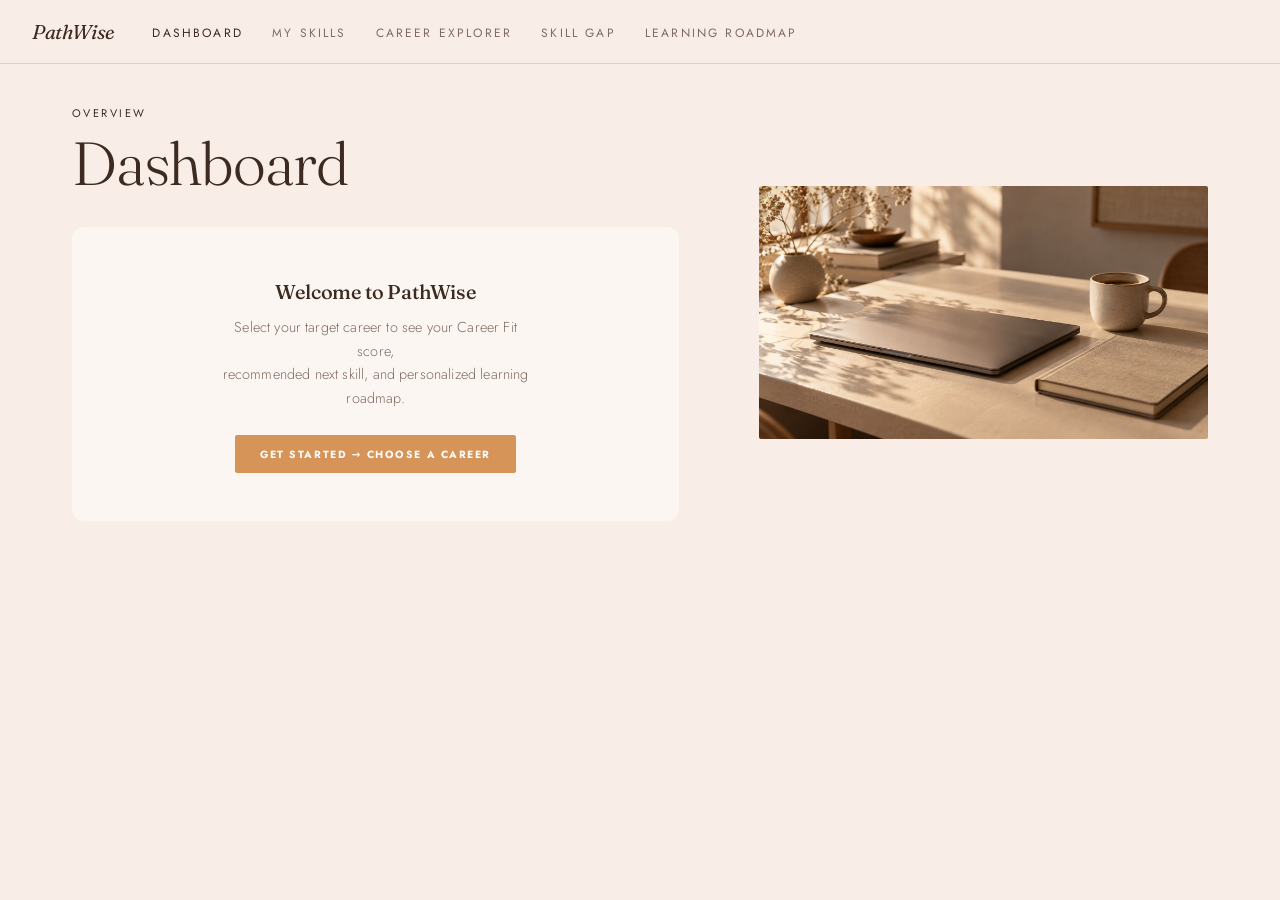
==== commit 56b5276b: "Fix UTF-8 mojibake across pages and update roadmap container styling" ====
--- a/web/index.html
+++ b/web/index.html
@@ -1,4 +1,4 @@
-<!DOCTYPE html>
+﻿<!DOCTYPE html>
 <html lang="en">
 <head>
   <meta charset="UTF-8" />
@@ -7,7 +7,7 @@
   <meta name="description" content="PathWise: your career readiness at a glance. See your Career Fit score and top recommended skill." />
   <link rel="preconnect" href="https://fonts.googleapis.com" />
   <link rel="preconnect" href="https://fonts.gstatic.com" crossorigin />
-  <link rel="stylesheet" href="https://fonts.googleapis.com/css2?family=Playfair+Display:ital,wght@0,400;0,500;0,600;0,700;1,400;1,500&family=Inter:wght@300;400;500;600;700&display=swap" />
+  <link rel="stylesheet" href="https://fonts.googleapis.com/css2?family=Fraunces:ital,opsz,wght,SOFT@0,9..144,300..500,100;1,9..144,300,100&family=Jost:wght@300;400;500&display=swap" />
   <link rel="stylesheet" href="style.css" />
 </head>
 <body>
@@ -27,18 +27,21 @@
     <div class="editorial-split">
       <div class="editorial-split__text reveal">
         <header class="page-header" style="--anim-delay: 0.05s">
+          <p class="editorial-eyebrow">Overview</p>
           <h1 class="page-header__title">Dashboard</h1>
-          <p class="page-header__subtitle">Your career readiness at a glance.</p>
         </header>
-        <section id="dashboard-content" aria-live="polite" aria-busy="true" style="--anim-delay: 0.18s"></section>
+        <div id="dashboard-intro" aria-live="polite" aria-busy="true" style="--anim-delay: 0.18s"></div>
       </div>
       <div class="editorial-media editorial-media--wide reveal" data-delay="120">
         <img src="assets/laptop.png" alt="Workspace">
       </div>
     </div>
+    
+    <section id="dashboard-content" aria-live="polite" aria-busy="true" style="margin-top: 5rem;"></section>
   </main>
 
   <div id="toast-stack" aria-live="polite" aria-atomic="true"></div>
   <script src="app.js"></script>
 </body>
 </html>
+
--- a/web/style.css
+++ b/web/style.css
@@ -1,124 +1,146 @@
 /* ============================================================
-   PathWise — Premium Editorial Design System v3
+   PathWise Ã¢â‚¬â€ Premium Editorial Design System v3
    Warm, boutique lifestyle-brand aesthetic.
-   Cream backgrounds · Espresso text · Playfair Display serifs
-   ============================================================ */
-
-/* ── Google Fonts: Playfair Display (serif headings) + Inter (body) ── */
-@import url('https://fonts.googleapis.com/css2?family=Playfair+Display:ital,wght@0,400;0,500;0,600;0,700;1,400;1,500&family=Inter:wght@300;400;500;600;700&display=swap');
+   Cream backgrounds Ã‚Â· Espresso text Ã‚Â· Playfair Display serifs
+   ============================================================ */
+
+/* Ã¢â€â‚¬Ã¢â€â‚¬ Google Fonts: Fraunces (display) + Jost (body) Ã¢â€â‚¬Ã¢â€â‚¬ */
+@import url('https://fonts.googleapis.com/css2?family=Fraunces:ital,opsz,wght,SOFT@0,9..144,300..500,100;1,9..144,300,100&family=Jost:wght@300;400;500&display=swap');
 
 /* ============================================================
    Design Tokens
    ============================================================ */
 /* ============================================================
-   PathWise — An Candles Design System
-   Clay-paper field · Cocoa typography · Hairline rules
-   Spec: design-system.md §2.1 canonical palette
-   ============================================================ */
-
-/* ── An Candles canonical palette (§2.1 exact HEX equivalents) ── */
+   PathWise Ã¢â‚¬â€ An Candles Design System
+   Clay-paper field Ã‚Â· Cocoa typography Ã‚Â· Hairline rules
+   Spec: design-system.md Ã‚Â§2.1 canonical palette
+   ============================================================ */
+
+/* Ã¢â€â‚¬Ã¢â€â‚¬ An Candles canonical palette (Ã‚Â§2.1 exact HEX equivalents) Ã¢â€â‚¬Ã¢â€â‚¬ */
 :root {
-  /* ── Surfaces ── */
-  --an-background:      #F8EEE7;   /* oklch(0.955 0.014 55) — clay-paper field */
-  --an-surface:         #F2DED6;   /* oklch(0.915 0.024 45) — soft section band */
-  --an-surface-deep:    #DFC6BD;   /* oklch(0.845 0.031 42) — selection highlight */
-  --an-card:            #FBF6F1;   /* oklch(0.975 0.008 60) — light vessel surface */
-  --an-muted:           #F1E3DC;   /* oklch(0.925 0.018 50) — low-emphasis UI */
-
-  /* ── Text ── */
-  --an-foreground:      #3D2A21;   /* oklch(0.305 0.033 45) — cocoa primary */
-  --an-primary:         #3D2A21;
-  --an-primary-fg:      #FAF2EC;   /* oklch(0.965 0.012 60) — text on dark buttons */
-  --an-muted-fg:        #7F6B62;   /* oklch(0.545 0.029 46) — captions, subtitles */
-
-  /* ── Accents ── */
-  --an-accent:          #EED0C8;   /* lotus-blush */
-  --an-ember:           #D69459;   /* ember gold — step numbers, icons */
-  --an-sage:            #88927A;   /* botanical sage — confirmations */
-
-  /* ── Semantic ── */
-  --color-success:      #88927A;   /* sage for success states */
-  --color-success-dim:  rgba(136, 146, 122, 0.12);
+  /* Ã¢â€â‚¬Ã¢â€â‚¬ Surfaces Ã¢â€â‚¬Ã¢â€â‚¬ */
+  --an-background: #F8EEE7;
+  /* oklch(0.955 0.014 55) Ã¢â‚¬â€ clay-paper field */
+  --an-surface: #F2DED6;
+  /* oklch(0.915 0.024 45) Ã¢â‚¬â€ soft section band */
+  --an-surface-deep: #DFC6BD;
+  /* oklch(0.845 0.031 42) Ã¢â‚¬â€ selection highlight */
+  --an-card: #FBF6F1;
+  /* oklch(0.975 0.008 60) Ã¢â‚¬â€ light vessel surface */
+  --an-muted: #F1E3DC;
+  /* oklch(0.925 0.018 50) Ã¢â‚¬â€ low-emphasis UI */
+
+  /* Ã¢â€â‚¬Ã¢â€â‚¬ Text Ã¢â€â‚¬Ã¢â€â‚¬ */
+  --an-foreground: #3D2A21;
+  /* oklch(0.305 0.033 45) Ã¢â‚¬â€ cocoa primary */
+  --an-primary: #3D2A21;
+  --an-primary-fg: #FAF2EC;
+  /* oklch(0.965 0.012 60) Ã¢â‚¬â€ text on dark buttons */
+  --an-muted-fg: #7F6B62;
+  /* oklch(0.545 0.029 46) Ã¢â‚¬â€ captions, subtitles */
+
+  /* Ã¢â€â‚¬Ã¢â€â‚¬ Accents Ã¢â€â‚¬Ã¢â€â‚¬ */
+  --an-accent: #EED0C8;
+  /* lotus-blush */
+  --an-ember: #D69459;
+  /* ember gold Ã¢â‚¬â€ step numbers, icons */
+  --an-sage: #88927A;
+  /* botanical sage Ã¢â‚¬â€ confirmations */
+
+  /* Ã¢â€â‚¬Ã¢â€â‚¬ Semantic Ã¢â€â‚¬Ã¢â€â‚¬ */
+  --color-success: #88927A;
+  /* sage for success states */
+  --color-success-dim: rgba(136, 146, 122, 0.12);
   --color-success-border: rgba(136, 146, 122, 0.28);
-  --color-warning:      #D69459;   /* ember for warnings */
-  --color-warning-dim:  rgba(214, 148, 89, 0.12);
+  --color-warning: #D69459;
+  /* ember for warnings */
+  --color-warning-dim: rgba(214, 148, 89, 0.12);
   --color-warning-border: rgba(214, 148, 89, 0.28);
-  --color-danger:       #B33830;   /* destructive */
-  --color-danger-dim:   rgba(179, 56, 48, 0.10);
+  --color-danger: #B33830;
+  /* destructive */
+  --color-danger-dim: rgba(179, 56, 48, 0.10);
   --color-danger-border: rgba(179, 56, 48, 0.25);
 
-  /* ── Borders & rings (§2.3) ── */
-  --an-border:          #E1CEC6;   /* oklch(0.865 0.024 45) — hairline divider */
-  --an-ring:            #7F6B62;   /* focus ring */
-  --color-border:       #E1CEC6;
+  /* Ã¢â€â‚¬Ã¢â€â‚¬ Borders & rings (Ã‚Â§2.3) Ã¢â€â‚¬Ã¢â€â‚¬ */
+  --an-border: #E1CEC6;
+  /* oklch(0.865 0.024 45) Ã¢â‚¬â€ hairline divider */
+  --an-ring: #7F6B62;
+  /* focus ring */
+  --color-border: #E1CEC6;
   --color-border-muted: rgba(61, 42, 33, 0.06);
   --color-border-focus: #3D2A21;
 
-  /* ── PathWise semantic aliases (backwards compat) ── */
-  --color-bg:           var(--an-background);
-  --color-surface:      var(--an-card);
-  --color-surface-2:    var(--an-surface);
-  --color-surface-3:    var(--an-muted);
-  --color-text:         var(--an-foreground);
-  --color-text-muted:   var(--an-muted-fg);
-  --color-text-subtle:  #9E8E87;
-  --color-text-dim:     var(--an-muted-fg);
-  --color-accent:       var(--an-ember);       /* ember replaces taupe as primary accent */
+  /* Ã¢â€â‚¬Ã¢â€â‚¬ PathWise semantic aliases (backwards compat) Ã¢â€â‚¬Ã¢â€â‚¬ */
+  --color-bg: var(--an-background);
+  --color-surface: var(--an-card);
+  --color-surface-2: var(--an-surface);
+  --color-surface-3: var(--an-muted);
+  --color-text: var(--an-foreground);
+  --color-text-muted: var(--an-muted-fg);
+  --color-text-subtle: #9E8E87;
+  --color-text-dim: var(--an-muted-fg);
+  --color-accent: var(--an-ember);
+  /* ember replaces taupe as primary accent */
   --color-accent-light: #E5A96D;
-  --color-accent-dim:   rgba(214, 148, 89, 0.10);
-  --color-accent-glow:  rgba(214, 148, 89, 0.16);
+  --color-accent-dim: rgba(214, 148, 89, 0.10);
+  --color-accent-glow: rgba(214, 148, 89, 0.16);
   --color-accent-border: rgba(214, 148, 89, 0.30);
 
-  /* ── Progress ring ── */
-  --ring-fill:          var(--an-ember);
-  --ring-track:         var(--an-surface-deep);
-
-  /* ── Font stacks (Playfair Display = display; Inter = body/Jost role) ── */
-  --font-serif: 'Playfair Display', Georgia, 'Times New Roman', serif;
-  --font-sans:  'Inter', system-ui, -apple-system, sans-serif;
-
-  /* ── Radii — square-biased per §2.3 (2px base) ── */
-  --radius-sm:   0px;
-  --radius-md:   2px;
-  --radius-lg:   4px;
-  --radius-xl:   8px;
-  --radius-2xl:  12px;
+  /* Ã¢â€â‚¬Ã¢â€â‚¬ Progress ring Ã¢â€â‚¬Ã¢â€â‚¬ */
+  --ring-fill: var(--an-ember);
+  --ring-track: var(--an-surface-deep);
+
+  /* Ã¢â€â‚¬Ã¢â€â‚¬ Font stacks (Fraunces = display; Jost = body) Ã¢â€â‚¬Ã¢â€â‚¬ */
+  --font-display: 'Fraunces', ui-serif, Georgia, serif;
+  --font-body: 'Jost', ui-sans-serif, system-ui, sans-serif;
+
+  /* Ã¢â€â‚¬Ã¢â€â‚¬ Radii Ã¢â‚¬â€ square-biased per Ã‚Â§2.3 (2px base) Ã¢â€â‚¬Ã¢â€â‚¬ */
+  --radius-sm: 0px;
+  --radius-md: 2px;
+  --radius-lg: 4px;
+  --radius-xl: 8px;
+  --radius-2xl: 12px;
   --radius-full: 9999px;
 
-  /* ── Spacing ── */
-  --space-1:   4px;
-  --space-2:   8px;
-  --space-3:  12px;
-  --space-4:  16px;
-  --space-5:  20px;
-  --space-6:  24px;
-  --space-8:  32px;
+  /* Ã¢â€â‚¬Ã¢â€â‚¬ Spacing Ã¢â€â‚¬Ã¢â€â‚¬ */
+  --space-1: 4px;
+  --space-2: 8px;
+  --space-3: 12px;
+  --space-4: 16px;
+  --space-5: 20px;
+  --space-6: 24px;
+  --space-8: 32px;
   --space-10: 40px;
   --space-12: 48px;
 
-  /* ── Shadows — very restrained (§2.4: no shadow on editorial sections) ── */
-  --shadow-sm:   0 1px 3px 0 rgb(0 0 0 / 0.10), 0 1px 2px -1px rgb(0 0 0 / 0.10);
-  --shadow-md:   0 4px 6px -1px rgb(0 0 0 / 0.10), 0 2px 4px -2px rgb(0 0 0 / 0.10);
-  --shadow-lg:   0 10px 15px -3px rgb(0 0 0 / 0.10), 0 4px 6px -4px rgb(0 0 0 / 0.10);
-  --shadow-card: none;   /* §2.4 — main sections and cards use no shadow */
+  /* Ã¢â€â‚¬Ã¢â€â‚¬ Shadows Ã¢â‚¬â€ very restrained (Ã‚Â§2.4: no shadow on editorial sections) Ã¢â€â‚¬Ã¢â€â‚¬ */
+  --shadow-sm: 0 1px 3px 0 rgb(0 0 0 / 0.10), 0 1px 2px -1px rgb(0 0 0 / 0.10);
+  --shadow-md: 0 4px 6px -1px rgb(0 0 0 / 0.10), 0 2px 4px -2px rgb(0 0 0 / 0.10);
+  --shadow-lg: 0 10px 15px -3px rgb(0 0 0 / 0.10), 0 4px 6px -4px rgb(0 0 0 / 0.10);
+  --shadow-card: none;
+  /* Ã‚Â§2.4 Ã¢â‚¬â€ main sections and cards use no shadow */
   --shadow-accent: none;
 
-  /* ── Motion tokens (§3.1 / §3.7) ── */
-  --ease-an:         cubic-bezier(0.22, 1, 0.36, 1);   /* signature curve */
-  --ease-editorial:  cubic-bezier(0.22, 1, 0.36, 1);
-  --anim-duration:   0.9s;
-  --transition-fast: 300ms ease;    /* nav links, form borders */
-  --transition-base: 400ms ease;    /* CTA background/color */
-  --transition-slow: 500ms ease;    /* sticky header */
-
-  /* ── An Candles transparency combos (§2.1) ── */
+  /* Ã¢â€â‚¬Ã¢â€â‚¬ Motion tokens (Ã‚Â§3.1 / Ã‚Â§3.7) Ã¢â€â‚¬Ã¢â€â‚¬ */
+  --ease-an: cubic-bezier(0.22, 1, 0.36, 1);
+  /* signature curve */
+  --ease-editorial: cubic-bezier(0.22, 1, 0.36, 1);
+  --anim-duration: 0.9s;
+  --transition-fast: 300ms ease;
+  /* nav links, form borders */
+  --transition-base: 400ms ease;
+  /* CTA background/color */
+  --transition-slow: 500ms ease;
+  /* sticky header */
+
+  /* Ã¢â€â‚¬Ã¢â€â‚¬ An Candles transparency combos (Ã‚Â§2.1) Ã¢â€â‚¬Ã¢â€â‚¬ */
   --primary-25: color-mix(in srgb, var(--an-primary) 25%, transparent);
   --primary-40: color-mix(in srgb, var(--an-primary) 40%, transparent);
-  --bg-85:      color-mix(in srgb, var(--an-background) 85%, transparent);
-}
-
-/* ============================================================
-   Registered Custom Property — for animated progress ring
+  --bg-85: color-mix(in srgb, var(--an-background) 85%, transparent);
+}
+
+/* ============================================================
+   Registered Custom Property Ã¢â‚¬â€ for animated progress ring
    ============================================================ */
 @property --progress {
   syntax: '<number>';
@@ -129,13 +151,29 @@
 /* ============================================================
    Reset
    ============================================================ */
-*, *::before, *::after { box-sizing: border-box; margin: 0; padding: 0; }
-figure { margin: 0; }
-html { font-size: 16px; scroll-behavior: smooth; }
+*,
+*::before,
+*::after {
+  box-sizing: border-box;
+  margin: 0;
+  padding: 0;
+}
+
+figure {
+  margin: 0;
+}
+
+html {
+  font-size: 16px;
+  scroll-behavior: smooth;
+}
+
 body {
-  font-family: var(--font-sans);
-  font-weight: 300;            /* spec §2.2: body weight 300 */
-  letter-spacing: 0.01em;      /* spec §2.2: global body tracking */
+  font-family: var(--font-body);
+  font-weight: 300;
+  /* spec Ã‚Â§2.2: body weight 300 */
+  letter-spacing: 0.01em;
+  /* spec Ã‚Â§2.2: global body tracking */
   background: var(--an-background);
   color: var(--an-foreground);
   min-height: 100vh;
@@ -144,20 +182,27 @@
   -moz-osx-font-smoothing: grayscale;
 }
 
-/* Headings: display family, weight 300, -0.02em tracking (spec §2.2) */
-h1, h2, h3, h4, blockquote {
-  font-family: var(--font-serif);
+/* Headings: display family, weight 300, -0.02em tracking (spec Ã‚Â§2.2) */
+h1,
+h2,
+h3,
+h4,
+blockquote {
+  font-family: var(--font-display);
   font-weight: 300;
   letter-spacing: -0.02em;
 }
 
-/* Global link reset: color inherit, opacity fade hover (spec §3.7) */
+/* Global link reset: color inherit, opacity fade hover (spec Ã‚Â§3.7) */
 a {
   color: inherit;
   text-decoration: none;
   transition: opacity 300ms ease;
 }
-a:hover { opacity: 0.6; }
+
+a:hover {
+  opacity: 0.6;
+}
 
 /* Text selection */
 ::selection {
@@ -165,20 +210,39 @@
   color: var(--an-foreground);
 }
 
-/* Focus ring: 1px solid foreground per spec §2.3 */
+/* Focus ring: 1px solid foreground per spec Ã‚Â§2.3 */
 :focus-visible {
   outline: 1px solid var(--an-foreground);
   outline-offset: 3px;
 }
 
-ul  { list-style: none; }
-img, svg {
+ul {
+  list-style: none;
+}
+
+img,
+svg {
   display: block;
   max-width: 100%;
-  image-rendering: auto; /* spec §5.4 */
-}
-button { font: inherit; cursor: pointer; border: 0; padding: 0; background: none; color: inherit; }
-select, input, textarea { font: inherit; color: inherit; }
+  image-rendering: auto;
+  /* spec Ã‚Â§5.4 */
+}
+
+button {
+  font: inherit;
+  cursor: pointer;
+  border: 0;
+  padding: 0;
+  background: none;
+  color: inherit;
+}
+
+select,
+input,
+textarea {
+  font: inherit;
+  color: inherit;
+}
 
 /* ============================================================
    Navigation
@@ -188,28 +252,36 @@
   align-items: center;
   gap: var(--space-6);
   padding: 0 var(--space-8);
-  height: 64px;                /* spec §4.7 ~80px; 64px suits app density */
+  height: 64px;
+  /* spec Ã‚Â§4.7 ~80px; 64px suits app density */
   background: var(--bg-85);
   border-bottom: 1px solid var(--an-border);
   position: sticky;
   top: 0;
-  z-index: 40;                  /* spec §4.7 */
-  backdrop-filter: blur(12px);  /* spec §4.7 backdrop-blur-md */
+  z-index: 40;
+  /* spec Ã‚Â§4.7 */
+  backdrop-filter: blur(12px);
+  /* spec Ã‚Â§4.7 backdrop-blur-md */
   -webkit-backdrop-filter: blur(12px);
-  transition: all 500ms ease;   /* spec §4.7 + §7.4 */
+  transition: all 500ms ease;
+  /* spec Ã‚Â§4.7 + Ã‚Â§7.4 */
 }
 
 .nav__brand {
-  font-family: var(--font-serif);
+  font-family: var(--font-display);
   font-size: 1.25rem;
   font-weight: 400;
   font-style: italic;
-  letter-spacing: -0.02em;      /* heading tracking */
+  letter-spacing: -0.02em;
+  /* heading tracking */
   color: var(--an-foreground);
   flex-shrink: 0;
   transition: opacity 300ms ease;
 }
-.nav__brand:hover { opacity: 0.6; }
+
+.nav__brand:hover {
+  opacity: 0.6;
+}
 
 .nav__links {
   display: flex;
@@ -217,58 +289,91 @@
   flex: 1;
 }
 
-/* Nav links: uppercase Jost 12px, 0.18em tracking (spec §2.2 Navigation row) */
+/* Nav links: uppercase Jost 12px, 0.18em tracking (spec Ã‚Â§2.2 Navigation row) */
 .nav__link {
   padding: 0.3rem 0.85rem;
-  border-radius: 0;             /* spec §2.3: square corners */
+  border-radius: 0;
+  /* spec Ã‚Â§2.3: square corners */
   color: var(--an-muted-fg);
-  font-size: 0.75rem;           /* 12px spec */
+  font-size: 0.75rem;
+  /* 12px spec */
   font-weight: 400;
   letter-spacing: 0.18em;
   text-transform: uppercase;
-  transition: opacity 300ms ease;  /* spec §3.7 nav link */
-}
-.nav__link:hover { opacity: 0.55; }
+  transition: opacity 300ms ease;
+  /* spec Ã‚Â§3.7 nav link */
+}
+
+.nav__link:hover {
+  opacity: 0.55;
+}
+
 .nav__link--active {
   color: var(--an-foreground);
   opacity: 1;
   font-weight: 400;
 }
-.nav__link--active:hover { opacity: 1; }
-
-/* ============================================================
-   Layout — spec §4.2 editorial container
+
+.nav__link--active:hover {
+  opacity: 1;
+}
+
+/* ============================================================
+   Layout Ã¢â‚¬â€ spec Ã‚Â§4.2 editorial container
    ============================================================ */
 .main {
   width: 100%;
-  max-width: 88rem;     /* spec §4.2: 1408px */
+  max-width: 88rem;
+  /* spec Ã‚Â§4.2: 1408px */
   margin-inline: auto;
-  padding: var(--space-10) 1.5rem;  /* 24px mobile gutter */
-}
-@media (min-width: 768px)  { .main { padding-inline: 3rem; } }   /* 48px */
-@media (min-width: 1280px) { .main { padding-inline: 4.5rem; } } /* 72px */
-
-/* Page header — Major page H1 scale (spec §2.2) */
-.page-header { margin-bottom: var(--space-8); }
+  padding: var(--space-10) 1.5rem;
+  /* 24px mobile gutter */
+}
+
+@media (min-width: 768px) {
+  .main {
+    padding-inline: 3rem;
+  }
+}
+
+/* 48px */
+@media (min-width: 1280px) {
+  .main {
+    padding-inline: 4.5rem;
+  }
+}
+
+/* 72px */
+
+/* Page header Ã¢â‚¬â€ Major page H1 scale (spec Ã‚Â§2.2) */
+.page-header {
+  margin-bottom: var(--space-8);
+}
+
 .page-header__title {
-  font-family: var(--font-serif);
-  font-size: clamp(2.75rem, 5vw, 5rem);  /* 44–80px spec range */
-  font-weight: 300;                       /* spec §2.2 weight 300 */
+  font-family: var(--font-display);
+  font-size: clamp(2.75rem, 5vw, 5rem);
+  /* 44Ã¢â‚¬â€œ80px spec range */
+  font-weight: 300;
+  /* spec Ã‚Â§2.2 weight 300 */
   letter-spacing: -0.02em;
   color: var(--an-foreground);
   line-height: 1.1;
 }
+
 .page-header__subtitle {
   color: var(--an-muted-fg);
   margin-top: var(--space-4);
   font-size: 0.9375rem;
   font-weight: 300;
-  line-height: 1.9;   /* spec §4.5 body-muted line-height */
-  max-width: 32rem;   /* spec §4.5 prose max-width */
-}
-
-/* ============================================================
-   Cards — base
+  line-height: 1.9;
+  /* spec Ã‚Â§4.5 body-muted line-height */
+  max-width: 32rem;
+  /* spec Ã‚Â§4.5 prose max-width */
+}
+
+/* ============================================================
+   Cards Ã¢â‚¬â€ base
    ============================================================ */
 .card {
   background: transparent;
@@ -278,11 +383,18 @@
   border-bottom: 1px solid var(--an-border);
   transition: border-color var(--transition-fast);
 }
-.card:hover { border-color: var(--an-foreground); }
-
-
-.card--interactive { cursor: pointer; }
-.card--interactive:hover { }
+
+.card:hover {
+  border-color: var(--an-foreground);
+}
+
+
+.card--interactive {
+  cursor: pointer;
+}
+
+.card--interactive:hover {}
+
 .card--selected {
   border-color: var(--color-accent);
 }
@@ -295,18 +407,21 @@
   color: var(--color-text-dim);
   margin-bottom: var(--space-2);
 }
+
 .card__title {
-  font-family: var(--font-serif);
+  font-family: var(--font-display);
   font-size: 1.15rem;
   font-weight: 500;
   color: var(--color-text);
   margin-bottom: var(--space-2);
 }
+
 .card__value {
   font-size: 2.1rem;
   font-weight: 700;
   letter-spacing: -0.04em;
 }
+
 .card__desc {
   font-size: 0.875rem;
   color: var(--color-text-muted);
@@ -314,63 +429,73 @@
   line-height: 1.55;
 }
 
-/* ── Career cards — editorial table of contents ── */
-.career-grid {
+/* Ã¢â€â‚¬Ã¢â€â‚¬ Career cards Ã¢â‚¬â€ editorial table of contents Ã¢â€â‚¬Ã¢â€â‚¬ */
+.career-list {
   display: flex;
   flex-direction: column;
   gap: 0;
-  border-top: 1px solid rgba(44, 36, 33, 0.10);
-}
-
-/* Strip the card box completely; lay out as a full-width row */
-.career-grid .card {
+  border-top: 1px solid var(--an-border);
+}
+
+.career-row {
   display: flex;
   align-items: center;
+  justify-content: space-between;
   gap: var(--space-8);
   background: transparent;
-  border-radius: 0;
-  box-shadow: none;
-  border-bottom: 1px solid rgba(44, 36, 33, 0.10);
-  border-top: none;
   padding: var(--space-8) 0;
+  border-bottom: 1px solid var(--an-border);
   transition: border-color var(--transition-fast);
-}
-.career-grid .card:hover {
-  border-color: rgba(44, 36, 33, 0.10);
-}
-.career-grid .card--selected {
-  border-color: rgba(44, 36, 33, 0.10);
-}
-
-/* Suppress emoji icon */
-.career-card__icon { display: none; }
-
-/* Massive editorial headline */
-.career-card__name {
-  font-family: var(--font-serif);
+  cursor: pointer;
+}
+
+.career-row:hover {
+  border-bottom-color: var(--an-foreground);
+}
+
+.career-row--selected {
+  border-bottom-color: var(--color-success);
+}
+
+.career-row__info {
+  display: flex;
+  align-items: center;
+  gap: var(--space-4);
+  flex: 1;
+}
+
+.career-row__icon {
+  font-size: 1.5rem;
+  opacity: 0.8;
+  display: none;
+}
+
+.career-row__name {
+  font-family: var(--font-display);
   font-size: clamp(1.8rem, 4vw, 2.75rem);
   font-weight: 400;
   color: var(--color-text);
   letter-spacing: -0.03em;
   line-height: 1.05;
-  flex: 1;
   margin: 0;
   transition: color var(--transition-fast);
 }
-.career-grid .card:hover .career-card__name,
-.career-grid .card--selected .career-card__name {
+
+.career-row:hover .career-row__name,
+.career-row--selected .career-row__name {
   color: var(--color-accent);
 }
 
-/* Suppress spacer div and badge */
-.career-card__skills-count { display: none; }
-.career-card__badge        { display: none; }
-/* Inline-style spacer div generated by JS */
-.career-grid .card > div[style] { display: none; }
-
-/* Ghost action link instead of a heavy button */
-.career-grid .btn {
+.career-row__status {
+  display: flex;
+  align-items: center;
+}
+
+.career-row__action {
   flex-shrink: 0;
+}
+
+.career-row .btn {
   background: transparent !important;
   color: var(--color-text-muted) !important;
   border: 1px solid rgba(44, 36, 33, 0.22) !important;
@@ -380,34 +505,41 @@
   padding: 0.55rem var(--space-5);
   border-radius: 2px;
 }
-.career-grid .btn:hover {
+
+.career-row .btn:hover {
   background: transparent !important;
   color: var(--color-text) !important;
   border-color: rgba(44, 36, 33, 0.50) !important;
 }
-.career-grid .card--selected .btn {
+
+.career-row--selected .btn {
   color: var(--color-accent) !important;
   border-color: var(--color-accent-border) !important;
 }
 
-/* ── Dashboard stat grid — bare typographic layout ── */
+/* Ã¢â€â‚¬Ã¢â€â‚¬ Dashboard stat grid Ã¢â‚¬â€ bare typographic layout Ã¢â€â‚¬Ã¢â€â‚¬ */
 .stat-grid {
   display: grid;
   grid-template-columns: repeat(auto-fill, minmax(190px, 1fr));
   gap: 0;
   margin-bottom: var(--space-6);
-  border-top: 1px solid rgba(44, 36, 33, 0.10);
-  border-bottom: 1px solid rgba(44, 36, 33, 0.10);
-}
+  border-top: 1px solid var(--an-border);
+  border-bottom: 1px solid var(--an-border);
+}
+
 .stat-card {
   background: transparent;
   border-radius: 0;
   padding: var(--space-6) var(--space-5);
   box-shadow: none;
-  border-right: 1px solid rgba(44, 36, 33, 0.08);
+  border-right: 1px solid var(--an-border);
   transition: none;
 }
-.stat-card:last-child { border-right: none; }
+
+.stat-card:last-child {
+  border-right: none;
+}
+
 .stat-card__label {
   font-size: 0.6875rem;
   font-weight: 400;
@@ -416,16 +548,30 @@
   color: var(--an-foreground);
   margin-bottom: var(--space-3);
 }
+
 .stat-card__value {
   font-size: 2.5rem;
   font-weight: 700;
   letter-spacing: -0.04em;
   line-height: 1;
 }
-.stat-card__value--primary { color: var(--color-accent); }
-.stat-card__value--success  { color: var(--color-success); }
-.stat-card__value--warning  { color: var(--color-warning); }
-.stat-card__value--danger   { color: var(--color-danger); }
+
+.stat-card__value--primary {
+  color: var(--color-accent);
+}
+
+.stat-card__value--success {
+  color: var(--color-success);
+}
+
+.stat-card__value--warning {
+  color: var(--color-warning);
+}
+
+.stat-card__value--danger {
+  color: var(--color-danger);
+}
+
 .stat-card__sub {
   font-size: 0.78rem;
   color: var(--color-text-dim);
@@ -434,7 +580,7 @@
 }
 
 /* ============================================================
-   Career Fit Ring — dynamic conic-gradient
+   Career Fit Ring Ã¢â‚¬â€ dynamic conic-gradient
    Per: modern-web-guidance progress-ring guide
    ============================================================ */
 .fit-display {
@@ -463,17 +609,15 @@
   --size: 124px;
   --thickness: 13px;
   --track-color: var(--ring-track, #EBE6E0);
-  --fill-color:  var(--ring-fill,  #A68A77);
+  --fill-color: var(--ring-fill, #A68A77);
   --progress: 0;
 
-  width:  var(--size);
+  width: var(--size);
   height: var(--size);
   border-radius: 50%;
 
-  background: conic-gradient(
-    var(--fill-color) calc(var(--progress) * 1%),
-    var(--track-color) 0
-  );
+  background: conic-gradient(var(--fill-color) calc(var(--progress) * 1%),
+      var(--track-color) 0);
 
   /* Chrome/Edge/Safari 18.2+ hollow ring via border-area */
   background-clip: border-area;
@@ -488,13 +632,11 @@
   filter: drop-shadow(0 2px 8px rgba(166, 138, 119, 0.22));
 }
 
-/* Firefox fallback — mask to hollow out center */
+/* Firefox fallback Ã¢â‚¬â€ mask to hollow out center */
 @supports not (background-clip: border-area) {
   progress.fit-ring {
-    mask-image: radial-gradient(
-      transparent calc(50% - var(--thickness)),
-      black calc(50% - var(--thickness) + 0.5px)
-    );
+    mask-image: radial-gradient(transparent calc(50% - var(--thickness)),
+        black calc(50% - var(--thickness) + 0.5px));
     border: 0;
     background-clip: unset;
     background-origin: unset;
@@ -503,13 +645,23 @@
 
 /* Enable smooth animation for users without reduced-motion preference */
 @media (prefers-reduced-motion: no-preference) {
-  progress.fit-ring { transition-duration: 0.8s; }
+  progress.fit-ring {
+    transition-duration: 0.8s;
+  }
 }
 
 /* Suppress native browser progress bar UI */
-progress.fit-ring::-webkit-progress-bar   { background: none; }
-progress.fit-ring::-webkit-progress-value { background: none; }
-progress.fit-ring::-moz-progress-bar     { background: none; }
+progress.fit-ring::-webkit-progress-bar {
+  background: none;
+}
+
+progress.fit-ring::-webkit-progress-value {
+  background: none;
+}
+
+progress.fit-ring::-moz-progress-bar {
+  background: none;
+}
 
 /* Percentage centered inside the ring */
 .fit-ring-content {
@@ -530,8 +682,9 @@
   color: var(--color-text-dim);
   margin-bottom: var(--space-2);
 }
+
 .fit-info__title {
-  font-family: var(--font-serif);
+  font-family: var(--font-display);
   font-size: 1.55rem;
   font-weight: 600;
   letter-spacing: -0.01em;
@@ -539,6 +692,7 @@
   margin-bottom: var(--space-3);
   line-height: 1.2;
 }
+
 .fit-info__desc {
   font-size: 0.9rem;
   color: var(--color-text-muted);
@@ -557,7 +711,7 @@
   padding: var(--space-8) 0;
   margin-bottom: 0;
   box-shadow: none;
-  border-bottom: 1px solid rgba(44, 36, 33, 0.10);
+  border-bottom: 1px solid var(--an-border);
 }
 
 .rec-card__eyebrow {
@@ -571,8 +725,9 @@
   align-items: center;
   gap: var(--space-2);
 }
+
 .rec-card__skill {
-  font-family: var(--font-serif);
+  font-family: var(--font-display);
   font-size: 1.65rem;
   font-weight: 600;
   letter-spacing: -0.01em;
@@ -580,13 +735,15 @@
   margin-bottom: var(--space-2);
   line-height: 1.2;
 }
+
 .rec-card__score {
   font-size: 0.875rem;
   color: var(--color-text-muted);
   margin-bottom: var(--space-6);
   line-height: 1.55;
 }
-/* Typographic metrics row — no boxes, vertical dividers only */
+
+/* Typographic metrics row Ã¢â‚¬â€ no boxes, vertical dividers only */
 .rec-card__breakdown {
   display: flex;
   gap: 0;
@@ -594,6 +751,7 @@
   padding-top: var(--space-6);
   border-top: 1px solid var(--color-border);
 }
+
 .rec-factor {
   flex: 1;
   padding: 0 var(--space-5);
@@ -602,10 +760,12 @@
   border-radius: 0;
   transition: none;
 }
+
 .rec-factor:first-child {
   padding-left: 0;
   border-left: none;
 }
+
 .rec-factor__label {
   font-size: 0.6875rem;
   color: var(--an-foreground);
@@ -615,6 +775,7 @@
   margin-bottom: var(--space-2);
   white-space: nowrap;
 }
+
 .rec-factor__value {
   font-size: 1.6rem;
   font-weight: 700;
@@ -623,11 +784,12 @@
   line-height: 1;
   font-variant-numeric: tabular-nums;
 }
+
 .rec-card__explanation {
   margin-top: var(--space-6);
   font-size: 0.84rem;
   color: var(--color-text-muted);
-  font-family: var(--font-serif);
+  font-family: var(--font-display);
   font-style: italic;
   line-height: 1.65;
   padding-top: var(--space-5);
@@ -642,21 +804,23 @@
   border-radius: 0;
   overflow: visible;
   box-shadow: none;
-  border-top: 1px solid rgba(44, 36, 33, 0.10);
-}
+  border-top: 1px solid var(--an-border);
+}
+
 .table-header {
   display: flex;
   align-items: center;
   justify-content: space-between;
   padding: var(--space-5) 0;
-  border-bottom: 1px solid rgba(44, 36, 33, 0.10);
+  border-bottom: 1px solid var(--an-border);
   background: transparent;
 }
+
 .table-title {
-  font-family: var(--font-serif);
+  font-family: var(--font-display);
   font-size: 1rem;
   font-weight: 500;
-  color: var(--color-text);
+  color: var(--an-foreground);
 }
 
 table {
@@ -664,7 +828,11 @@
   border-collapse: collapse;
   font-size: 0.85rem;
 }
-thead { background: transparent; }
+
+thead {
+  background: transparent;
+}
+
 th {
   padding: var(--space-3) var(--space-4);
   text-align: left;
@@ -672,22 +840,46 @@
   font-weight: 700;
   letter-spacing: 0.14em;
   text-transform: uppercase;
-  color: var(--color-text-dim);
+  color: var(--an-muted-fg);
   white-space: nowrap;
 }
-th:first-child, td:first-child { padding-left: 0; }
-th:last-child,  td:last-child  { padding-right: 0; }
+
+th:first-child,
+td:first-child {
+  padding-left: 0;
+}
+
+th:last-child,
+td:last-child {
+  padding-right: 0;
+}
+
 td {
   padding: var(--space-4) var(--space-4);
-  border-top: 1px solid rgba(44, 36, 33, 0.07);
-  color: var(--color-text);
+  border-top: 1px solid var(--an-border);
+  color: var(--an-foreground);
   vertical-align: middle;
 }
-td:first-child { padding-left: 0; }
-td:last-child  { padding-right: 0; }
-body tr { transition: background var(--transition-fast); }
-tbody tr:hover { background: rgba(58, 46, 42, 0.025); }
-tbody tr:first-child td { border-top: none; }
+
+td:first-child {
+  padding-left: 0;
+}
+
+td:last-child {
+  padding-right: 0;
+}
+
+body tr {
+  transition: background var(--transition-fast);
+}
+
+tbody tr:hover {
+  background: rgba(166, 138, 119, 0.04);
+}
+
+tbody tr:first-child td {
+  border-top: none;
+}
 
 /* Level bar */
 .level-bar-wrap {
@@ -696,6 +888,7 @@
   gap: var(--space-2);
   min-width: 96px;
 }
+
 .level-bar-track {
   flex: 1;
   height: 5px;
@@ -703,12 +896,14 @@
   border-radius: var(--radius-full);
   overflow: hidden;
 }
+
 .level-bar-fill {
   height: 100%;
   border-radius: var(--radius-full);
   background: linear-gradient(90deg, var(--color-accent) 0%, var(--color-accent-light) 100%);
   transition: width var(--transition-slow);
 }
+
 .level-num {
   font-size: 0.72rem;
   font-weight: 600;
@@ -732,26 +927,31 @@
   white-space: nowrap;
   border: 1px solid transparent;
 }
+
 .badge--success {
   background: var(--color-success-dim);
   border-color: var(--color-success-border);
   color: var(--color-success);
 }
+
 .badge--warning {
   background: var(--color-warning-dim);
   border-color: var(--color-warning-border);
   color: var(--color-warning);
 }
+
 .badge--danger {
   background: var(--color-danger-dim);
   border-color: var(--color-danger-border);
   color: var(--color-danger);
 }
+
 .badge--primary {
   background: var(--color-accent-dim);
   border-color: var(--color-accent-border);
   color: var(--color-accent);
 }
+
 .badge--muted {
   background: rgba(58, 46, 42, 0.05);
   border-color: var(--color-border);
@@ -761,8 +961,12 @@
 /* ============================================================
    Skills editor
    ============================================================ */
-/* ── Ledger-style skill rows — no card boxes ── */
-.skills-grid { display: grid; gap: 0; }
+/* Ã¢â€â‚¬Ã¢â€â‚¬ Ledger-style skill rows Ã¢â‚¬â€ no card boxes Ã¢â€â‚¬Ã¢â€â‚¬ */
+.skills-grid {
+  display: grid;
+  gap: 0;
+  border-top: 1px solid var(--an-border);
+}
 
 .skill-row {
   display: grid;
@@ -770,32 +974,39 @@
   align-items: center;
   gap: var(--space-5);
   background: transparent;
-  border-radius: 0;
   padding: var(--space-4) 0;
-  box-shadow: none;
-  border-bottom: 1px solid rgba(44, 36, 33, 0.08);
+  border-bottom: 1px solid var(--an-border);
   transition: background var(--transition-fast);
 }
+
 .skill-row:hover {
   background: rgba(58, 46, 42, 0.025);
   transform: none;
   box-shadow: none;
 }
 
-.skill-row__info { min-width: 0; }
+.skill-row__info {
+  min-width: 0;
+}
+
 .skill-row__name {
-  font-weight: 500;
-  font-size: 0.9rem;
-  color: var(--color-text);
+  font-family: var(--font-display);
+  font-weight: 400;
+  font-size: 1.1rem;
+  color: var(--an-foreground);
   white-space: nowrap;
   overflow: hidden;
   text-overflow: ellipsis;
 }
+
 .skill-row__cat {
   font-size: 0.73rem;
-  color: var(--color-text-dim);
+  color: var(--an-muted-fg);
+  text-transform: uppercase;
+  letter-spacing: 0.1em;
   margin-top: 2px;
 }
+
 .skill-row__control {
   display: flex;
   align-items: center;
@@ -804,27 +1015,29 @@
 
 .level-select {
   width: 100%;
-  background: var(--an-surface);
+  background: transparent;
   border: none;
-  border-bottom: 1px solid var(--an-border);
+  border-bottom: 1px solid transparent;
   border-radius: 0;
   color: var(--an-foreground);
-  font-family: inherit;
+  font-family: var(--font-body);
   font-size: 0.875rem;
   font-weight: 400;
-  padding: 0.75rem 0.5rem;
+  padding: 0.5rem 0;
   cursor: pointer;
   transition: border-color 300ms ease;
   -webkit-appearance: none;
   appearance: none;
   background-image: url("data:image/svg+xml,%3Csvg xmlns='http://www.w3.org/2000/svg' width='10' height='10' viewBox='0 0 24 24' fill='none' stroke='%233D2A21' stroke-width='2'%3E%3Cpath d='M6 9l6 6 6-6'/%3E%3C/svg%3E");
   background-repeat: no-repeat;
-  background-position: right 8px center;
-  padding-right: 32px;
-}
+  background-position: right 0px center;
+  padding-right: 24px;
+}
+
 .level-select:hover {
-  border-bottom-color: var(--an-foreground);
-}
+  border-bottom-color: var(--an-border);
+}
+
 .level-select:focus {
   outline: none;
   border-bottom-color: var(--an-foreground);
@@ -832,32 +1045,35 @@
 }
 
 .save-btn {
-  padding: 0.42rem var(--space-4);
+  padding: 0.5rem;
   background: transparent;
-  color: var(--color-text-muted);
-  font-size: 0.62rem;
-  font-weight: 700;
-  letter-spacing: 0.15em;
+  color: var(--an-muted-fg);
+  font-size: 0.75rem;
+  font-weight: 500;
+  letter-spacing: 0.1em;
   text-transform: uppercase;
-  border-radius: 2px;
-  border: 1px solid rgba(44, 36, 33, 0.22);
+  border: none;
   cursor: pointer;
-  transition: color var(--transition-fast), border-color var(--transition-fast),
-              background var(--transition-fast);
+  transition: color var(--transition-fast);
   white-space: nowrap;
-  box-shadow: none;
-}
+}
+
 .save-btn:hover {
   color: var(--color-accent);
   border-color: var(--color-accent-border);
   background: var(--color-accent-dim);
 }
-.save-btn:active { transform: scale(0.96); }
+
+.save-btn:active {
+  transform: scale(0.96);
+}
+
 .save-btn:disabled {
   opacity: 0.42;
   cursor: not-allowed;
   box-shadow: none;
 }
+
 .save-indicator {
   font-size: 0.72rem;
   color: var(--color-success);
@@ -865,9 +1081,12 @@
 }
 
 /* Skills category section */
-.category-section { margin-bottom: var(--space-8); }
+.category-section {
+  margin-bottom: var(--space-8);
+}
+
 .category-title {
-  font-family: var(--font-serif);
+  font-family: var(--font-display);
   font-size: 0.9rem;
   font-weight: 500;
   font-style: italic;
@@ -880,13 +1099,14 @@
 /* ============================================================
    Roadmap
    ============================================================ */
-/* ── Elegant vertical timeline — no card boxes ── */
+/* Ã¢â€â‚¬Ã¢â€â‚¬ Elegant vertical timeline Ã¢â‚¬â€ no card boxes Ã¢â€â‚¬Ã¢â€â‚¬ */
 .roadmap-list {
   display: flex;
   flex-direction: column;
   gap: 0;
   position: relative;
 }
+
 .roadmap-step {
   display: grid;
   grid-template-columns: 44px 1fr;
@@ -902,9 +1122,9 @@
   padding-top: var(--space-4);
 }
 
-/* Elegant serif italic numeral — no circle bubble */
+/* Elegant serif italic numeral Ã¢â‚¬â€ no circle bubble */
 .roadmap-step__num {
-  font-family: var(--font-serif);
+  font-family: var(--font-display);
   font-style: italic;
   font-weight: 400;
   font-size: 1.25rem;
@@ -919,6 +1139,7 @@
   flex-shrink: 0;
   transition: color var(--transition-fast);
 }
+
 .roadmap-step:hover .roadmap-step__num {
   color: var(--color-text);
 }
@@ -931,9 +1152,12 @@
   margin-top: var(--space-3);
   min-height: var(--space-8);
 }
-.roadmap-step:last-child .roadmap-step__connector { display: none; }
-
-/* Transparent body — separated only by a bottom rule */
+
+.roadmap-step:last-child .roadmap-step__connector {
+  display: none;
+}
+
+/* Transparent body Ã¢â‚¬â€ separated only by a bottom rule */
 .roadmap-step__body {
   background: transparent;
   border-radius: 0;
@@ -942,10 +1166,12 @@
   border-bottom: 1px solid var(--color-border);
   transition: none;
 }
+
 .roadmap-step__body:hover {
   box-shadow: none;
   transform: none;
 }
+
 .roadmap-step:last-child .roadmap-step__body {
   border-bottom: none;
   padding-bottom: var(--space-4);
@@ -953,7 +1179,7 @@
 
 /* Headline-scale skill name */
 .roadmap-step__name {
-  font-family: var(--font-serif);
+  font-family: var(--font-display);
   font-size: 1.55rem;
   font-weight: 600;
   color: var(--color-text);
@@ -970,21 +1196,22 @@
   margin-bottom: var(--space-5);
 }
 
-/* Level transition text — refined italic serif */
+/* Level transition text Ã¢â‚¬â€ refined italic serif */
 .roadmap-step__meta .text-muted {
-  font-family: var(--font-serif);
+  font-family: var(--font-display);
   font-style: italic;
   font-size: 0.9rem;
   color: var(--color-text-muted);
 }
 
-/* Typographic metrics row — no boxes, vertical dividers only */
+/* Typographic metrics row Ã¢â‚¬â€ no boxes, vertical dividers only */
 .roadmap-step__scores {
   display: flex;
   gap: 0;
   padding-top: var(--space-5);
   border-top: 1px solid var(--color-border);
 }
+
 .score-item {
   flex: 1;
   padding: 0 var(--space-5);
@@ -992,10 +1219,12 @@
   background: none;
   border-radius: 0;
 }
+
 .score-item:first-child {
   padding-left: 0;
   border-left: none;
 }
+
 .score-item__label {
   font-size: 0.6875rem;
   font-weight: 400;
@@ -1005,6 +1234,7 @@
   margin-bottom: var(--space-2);
   white-space: nowrap;
 }
+
 .score-item__val {
   font-size: 1.6rem;
   font-weight: 700;
@@ -1014,9 +1244,9 @@
   font-variant-numeric: tabular-nums;
 }
 
-/* Table skill name — editorial serif */
-table tbody td:first-child > div:first-child {
-  font-family: var(--font-serif);
+/* Table skill name Ã¢â‚¬â€ editorial serif */
+table tbody td:first-child>div:first-child {
+  font-family: var(--font-display);
   font-size: 1rem;
   font-weight: 500;
   letter-spacing: -0.01em;
@@ -1025,13 +1255,13 @@
 /* ============================================================
    Buttons
    ============================================================ */
-/* Editorial buttons — uppercase, widely tracked, warm taupe */
+/* Editorial buttons Ã¢â‚¬â€ uppercase, widely tracked, warm taupe */
 .btn {
   display: inline-flex;
   align-items: center;
   gap: var(--space-2);
   padding: 0.6rem var(--space-6);
-  font-family: var(--font-sans);
+  font-family: var(--font-body);
   font-size: 0.65rem;
   font-weight: 700;
   letter-spacing: 0.15em;
@@ -1040,20 +1270,24 @@
   border: 1px solid transparent;
   cursor: pointer;
   transition: background var(--transition-base), transform var(--transition-fast),
-              box-shadow var(--transition-base), border-color var(--transition-base),
-              color var(--transition-fast);
+    box-shadow var(--transition-base), border-color var(--transition-base),
+    color var(--transition-fast);
   white-space: nowrap;
   text-decoration: none;
 }
-.btn:active { transform: scale(0.97); }
-
-/* Primary — soft warm taupe */
+
+.btn:active {
+  transform: scale(0.97);
+}
+
+/* Primary Ã¢â‚¬â€ soft warm taupe */
 .btn--primary {
   background: var(--color-accent);
   color: rgba(255, 255, 255, 0.97);
   border-color: var(--color-accent);
   box-shadow: none;
 }
+
 .btn--primary:hover {
   background: #8B7261;
   border-color: #8B7261;
@@ -1061,24 +1295,26 @@
   box-shadow: 0 3px 12px rgba(166, 138, 119, 0.30);
 }
 
-/* Outline — espresso border, no fill */
+/* Outline Ã¢â‚¬â€ espresso border, no fill */
 .btn--outline {
   background: transparent;
   color: var(--color-text);
   border-color: rgba(44, 36, 33, 0.30);
 }
+
 .btn--outline:hover {
   background: rgba(44, 36, 33, 0.05);
   border-color: rgba(44, 36, 33, 0.50);
   color: var(--color-text);
 }
 
-/* Ghost — minimal, low-key */
+/* Ghost Ã¢â‚¬â€ minimal, low-key */
 .btn--ghost {
   background: transparent;
   color: var(--color-text-subtle);
   border-color: transparent;
 }
+
 .btn--ghost:hover {
   background: rgba(58, 46, 42, 0.06);
   color: var(--color-text-muted);
@@ -1090,6 +1326,7 @@
   color: var(--color-success);
   border-color: var(--color-success-border);
 }
+
 .btn--selected:hover {
   background: rgba(123, 160, 91, 0.16);
   color: var(--color-success);
@@ -1105,19 +1342,22 @@
   text-align: center;
   box-shadow: var(--shadow-card);
 }
+
 .empty-state__icon {
   font-size: 2.5rem;
   margin-bottom: var(--space-4);
   opacity: 0.85;
 }
+
 .empty-state__title {
-  font-family: var(--font-serif);
+  font-family: var(--font-display);
   font-size: 1.25rem;
   font-weight: 500;
   color: var(--color-text);
   margin-bottom: var(--space-2);
   letter-spacing: -0.01em;
 }
+
 .empty-state__desc {
   font-size: 0.9rem;
   color: var(--color-text-muted);
@@ -1139,6 +1379,7 @@
   padding: var(--space-12);
   gap: var(--space-4);
 }
+
 progress.spinner {
   --size: 36px;
   width: var(--size);
@@ -1150,10 +1391,19 @@
   border-top-color: var(--color-accent);
   animation: spin 0.75s linear infinite;
 }
+
 @media (prefers-reduced-motion: reduce) {
-  progress.spinner { animation-duration: 2s; }
-}
-@keyframes spin { to { transform: rotate(360deg); } }
+  progress.spinner {
+    animation-duration: 2s;
+  }
+}
+
+@keyframes spin {
+  to {
+    transform: rotate(360deg);
+  }
+}
+
 .spinner-wrap p {
   font-size: 0.84rem;
   color: var(--color-text-dim);
@@ -1173,12 +1423,13 @@
   gap: var(--space-2);
   pointer-events: none;
 }
+
 .toast {
   display: flex;
   align-items: center;
   gap: var(--space-3);
   padding: var(--space-3) var(--space-5);
-  background: rgba(255,255,255,0.96);
+  background: rgba(255, 255, 255, 0.96);
   border: 1px solid var(--color-border);
   border-radius: var(--radius-lg);
   box-shadow: var(--shadow-lg);
@@ -1192,80 +1443,252 @@
   backdrop-filter: blur(12px);
   -webkit-backdrop-filter: blur(12px);
 }
-.toast--success { border-left: 3px solid var(--color-success); }
-.toast--error   { border-left: 3px solid var(--color-danger); }
-.toast__icon    { font-size: 1rem; flex-shrink: 0; }
+
+.toast--success {
+  border-left: 3px solid var(--color-success);
+}
+
+.toast--error {
+  border-left: 3px solid var(--color-danger);
+}
+
+.toast__icon {
+  font-size: 1rem;
+  flex-shrink: 0;
+}
+
 @keyframes toast-in {
-  from { opacity: 0; transform: translateY(10px) scale(0.97); }
-  to   { opacity: 1; transform: translateY(0) scale(1); }
-}
+  from {
+    opacity: 0;
+    transform: translateY(10px) scale(0.97);
+  }
+
+  to {
+    opacity: 1;
+    transform: translateY(0) scale(1);
+  }
+}
+
 @keyframes toast-out {
-  from { opacity: 1; transform: translateY(0) scale(1); }
-  to   { opacity: 0; transform: translateY(6px) scale(0.97); }
-}
-.toast--leaving { animation: toast-out 0.18s ease forwards; }
+  from {
+    opacity: 1;
+    transform: translateY(0) scale(1);
+  }
+
+  to {
+    opacity: 0;
+    transform: translateY(6px) scale(0.97);
+  }
+}
+
+.toast--leaving {
+  animation: toast-out 0.18s ease forwards;
+}
 
 /* ============================================================
    Utility classes
    ============================================================ */
 .sr-only {
-  position: absolute; width: 1px; height: 1px;
-  padding: 0; margin: -1px; overflow: hidden;
-  clip: rect(0,0,0,0); white-space: nowrap; border-width: 0;
-}
-.text-muted   { color: var(--color-text-muted);  }
-.text-success { color: var(--color-success);      }
-.text-warning { color: var(--color-warning);      }
-.text-danger  { color: var(--color-danger);       }
-.text-primary { color: var(--color-accent);       }
-.font-mono    { font-family: 'Courier New', monospace; font-variant-numeric: tabular-nums; }
-.mt-2  { margin-top: var(--space-2); }
-.mt-4  { margin-top: var(--space-4); }
-.mt-6  { margin-top: var(--space-6); }
-.mb-4  { margin-bottom: var(--space-4); }
-.mb-6  { margin-bottom: var(--space-6); }
-.flex  { display: flex; }
-.items-center { align-items: center; }
-.gap-3 { gap: var(--space-3); }
-.gap-4 { gap: var(--space-4); }
+  position: absolute;
+  width: 1px;
+  height: 1px;
+  padding: 0;
+  margin: -1px;
+  overflow: hidden;
+  clip: rect(0, 0, 0, 0);
+  white-space: nowrap;
+  border-width: 0;
+}
+
+.text-muted {
+  color: var(--color-text-muted);
+}
+
+.text-success {
+  color: var(--color-success);
+}
+
+.text-warning {
+  color: var(--color-warning);
+}
+
+.text-danger {
+  color: var(--color-danger);
+}
+
+.text-primary {
+  color: var(--color-accent);
+}
+
+.font-mono {
+  font-family: 'Courier New', monospace;
+  font-variant-numeric: tabular-nums;
+}
+
+.mt-2 {
+  margin-top: var(--space-2);
+}
+
+.mt-4 {
+  margin-top: var(--space-4);
+}
+
+.mt-6 {
+  margin-top: var(--space-6);
+}
+
+.mb-4 {
+  margin-bottom: var(--space-4);
+}
+
+.mb-6 {
+  margin-bottom: var(--space-6);
+}
+
+.flex {
+  display: flex;
+}
+
+.items-center {
+  align-items: center;
+}
+
+.gap-3 {
+  gap: var(--space-3);
+}
+
+.gap-4 {
+  gap: var(--space-4);
+}
 
 /* ============================================================
    Responsive
    ============================================================ */
 @media (max-width: 720px) {
-  .main { padding: var(--space-6) var(--space-4); }
-  .nav  { padding: 0 var(--space-4); gap: var(--space-3); }
-  .nav__links { gap: 1px; }
-  .nav__link  { padding: 0.28rem 0.55rem; font-size: 0.76rem; }
-  .page-header__title { font-size: 1.65rem; }
-  .fit-display { flex-direction: column; text-align: center; gap: var(--space-5); }
-  .fit-info__desc { max-width: unset; }
-  .skill-row { grid-template-columns: 1fr; gap: var(--space-3); }
-  .skill-row__control { width: 100%; }
-  .level-select { width: 100%; }
-  .save-btn { width: 100%; }
-  .roadmap-step { grid-template-columns: 36px 1fr; }
-  .roadmap-step__name { font-size: 1.25rem; }
-  .roadmap-step__scores { flex-wrap: wrap; }
-  .score-item { flex: 0 0 calc(50% - var(--space-5)); }
-  .score-item:nth-child(2) { border-left: 1px solid var(--color-border); }
-  .score-item:nth-child(3) { padding-left: 0; border-left: none; border-top: 1px solid var(--color-border); padding-top: var(--space-3); }
-  .score-item:nth-child(4) { border-top: 1px solid var(--color-border); padding-top: var(--space-3); }
-  .career-grid { grid-template-columns: 1fr; }
-  .stat-grid   { grid-template-columns: 1fr 1fr; }
+  .main {
+    padding: var(--space-6) var(--space-4);
+  }
+
+  .nav {
+    padding: 0 var(--space-4);
+    gap: var(--space-3);
+  }
+
+  .nav__links {
+    gap: 1px;
+  }
+
+  .nav__link {
+    padding: 0.28rem 0.55rem;
+    font-size: 0.76rem;
+  }
+
+  .page-header__title {
+    font-size: 1.65rem;
+  }
+
+  .fit-display {
+    flex-direction: column;
+    text-align: center;
+    gap: var(--space-5);
+  }
+
+  .fit-info__desc {
+    max-width: unset;
+  }
+
+  .skill-row {
+    grid-template-columns: 1fr;
+    gap: var(--space-3);
+  }
+
+  .skill-row__control {
+    width: 100%;
+  }
+
+  .level-select {
+    width: 100%;
+  }
+
+  .save-btn {
+    width: 100%;
+  }
+
+  .roadmap-step {
+    grid-template-columns: 36px 1fr;
+  }
+
+  .roadmap-step__name {
+    font-size: 1.25rem;
+  }
+
+  .roadmap-step__scores {
+    flex-wrap: wrap;
+  }
+
+  .score-item {
+    flex: 0 0 calc(50% - var(--space-5));
+  }
+
+  .score-item:nth-child(2) {
+    border-left: 1px solid var(--color-border);
+  }
+
+  .score-item:nth-child(3) {
+    padding-left: 0;
+    border-left: none;
+    border-top: 1px solid var(--color-border);
+    padding-top: var(--space-3);
+  }
+
+  .score-item:nth-child(4) {
+    border-top: 1px solid var(--color-border);
+    padding-top: var(--space-3);
+  }
+
+  .career-grid {
+    grid-template-columns: 1fr;
+  }
+
+  .stat-grid {
+    grid-template-columns: 1fr 1fr;
+  }
 }
 
 @media (max-width: 480px) {
-  .stat-grid { grid-template-columns: 1fr; }
-  .rec-card__breakdown { flex-wrap: wrap; }
-  .rec-factor { flex: 0 0 calc(50% - var(--space-5)); }
-  .rec-factor:nth-child(2) { border-left: 1px solid var(--color-border); }
-  .rec-factor:nth-child(3) { padding-left: 0; border-left: none; border-top: 1px solid var(--color-border); padding-top: var(--space-4); margin-top: var(--space-2); }
-  .rec-factor:nth-child(4) { border-top: 1px solid var(--color-border); padding-top: var(--space-4); margin-top: var(--space-2); }
-}
-
-/* ============================================================
-   Entry Animations — luxury fadeUp waterfall system
+  .stat-grid {
+    grid-template-columns: 1fr;
+  }
+
+  .rec-card__breakdown {
+    flex-wrap: wrap;
+  }
+
+  .rec-factor {
+    flex: 0 0 calc(50% - var(--space-5));
+  }
+
+  .rec-factor:nth-child(2) {
+    border-left: 1px solid var(--color-border);
+  }
+
+  .rec-factor:nth-child(3) {
+    padding-left: 0;
+    border-left: none;
+    border-top: 1px solid var(--color-border);
+    padding-top: var(--space-4);
+    margin-top: var(--space-2);
+  }
+
+  .rec-factor:nth-child(4) {
+    border-top: 1px solid var(--color-border);
+    padding-top: var(--space-4);
+    margin-top: var(--space-2);
+  }
+}
+
+/* ============================================================
+   Entry Animations Ã¢â‚¬â€ luxury fadeUp waterfall system
    ============================================================ */
 
 /* Core keyframe: gentle upward drift + fade */
@@ -1274,6 +1697,7 @@
     opacity: 0;
     transform: translateY(24px);
   }
+
   to {
     opacity: 1;
     transform: translateY(0);
@@ -1282,6 +1706,7 @@
 
 /* Opt out for users who prefer reduced motion */
 @media (prefers-reduced-motion: reduce) {
+
   .fade-up,
   .page-header,
   .editorial-hero,
@@ -1299,7 +1724,7 @@
   }
 }
 
-/* Luxurious easing — cubic-bezier matches high-end magazine feel */
+/* Luxurious easing Ã¢â‚¬â€ cubic-bezier matches high-end magazine feel */
 :root {
   --ease-editorial: cubic-bezier(0.25, 0.46, 0.45, 0.94);
   --anim-duration: 0.75s;
@@ -1335,45 +1760,133 @@
 }
 
 /* Career list items waterfall: each nth card delays further */
-.career-grid .card:nth-child(1)  { animation: fadeUp var(--anim-duration) var(--ease-editorial) 0.10s both; }
-.career-grid .card:nth-child(2)  { animation: fadeUp var(--anim-duration) var(--ease-editorial) 0.20s both; }
-.career-grid .card:nth-child(3)  { animation: fadeUp var(--anim-duration) var(--ease-editorial) 0.30s both; }
-.career-grid .card:nth-child(4)  { animation: fadeUp var(--anim-duration) var(--ease-editorial) 0.40s both; }
-.career-grid .card:nth-child(5)  { animation: fadeUp var(--anim-duration) var(--ease-editorial) 0.50s both; }
-.career-grid .card:nth-child(6)  { animation: fadeUp var(--anim-duration) var(--ease-editorial) 0.58s both; }
-.career-grid .card:nth-child(7)  { animation: fadeUp var(--anim-duration) var(--ease-editorial) 0.66s both; }
-.career-grid .card:nth-child(8)  { animation: fadeUp var(--anim-duration) var(--ease-editorial) 0.72s both; }
-.career-grid .card:nth-child(n+9) { animation: fadeUp var(--anim-duration) var(--ease-editorial) 0.78s both; }
+.career-grid .card:nth-child(1) {
+  animation: fadeUp var(--anim-duration) var(--ease-editorial) 0.10s both;
+}
+
+.career-grid .card:nth-child(2) {
+  animation: fadeUp var(--anim-duration) var(--ease-editorial) 0.20s both;
+}
+
+.career-grid .card:nth-child(3) {
+  animation: fadeUp var(--anim-duration) var(--ease-editorial) 0.30s both;
+}
+
+.career-grid .card:nth-child(4) {
+  animation: fadeUp var(--anim-duration) var(--ease-editorial) 0.40s both;
+}
+
+.career-grid .card:nth-child(5) {
+  animation: fadeUp var(--anim-duration) var(--ease-editorial) 0.50s both;
+}
+
+.career-grid .card:nth-child(6) {
+  animation: fadeUp var(--anim-duration) var(--ease-editorial) 0.58s both;
+}
+
+.career-grid .card:nth-child(7) {
+  animation: fadeUp var(--anim-duration) var(--ease-editorial) 0.66s both;
+}
+
+.career-grid .card:nth-child(8) {
+  animation: fadeUp var(--anim-duration) var(--ease-editorial) 0.72s both;
+}
+
+.career-grid .card:nth-child(n+9) {
+  animation: fadeUp var(--anim-duration) var(--ease-editorial) 0.78s both;
+}
 
 /* Roadmap steps waterfall */
-.roadmap-step:nth-child(1)  { animation: fadeUp var(--anim-duration) var(--ease-editorial) 0.12s both; }
-.roadmap-step:nth-child(2)  { animation: fadeUp var(--anim-duration) var(--ease-editorial) 0.22s both; }
-.roadmap-step:nth-child(3)  { animation: fadeUp var(--anim-duration) var(--ease-editorial) 0.32s both; }
-.roadmap-step:nth-child(4)  { animation: fadeUp var(--anim-duration) var(--ease-editorial) 0.42s both; }
-.roadmap-step:nth-child(5)  { animation: fadeUp var(--anim-duration) var(--ease-editorial) 0.50s both; }
-.roadmap-step:nth-child(6)  { animation: fadeUp var(--anim-duration) var(--ease-editorial) 0.57s both; }
-.roadmap-step:nth-child(7)  { animation: fadeUp var(--anim-duration) var(--ease-editorial) 0.63s both; }
-.roadmap-step:nth-child(n+8) { animation: fadeUp var(--anim-duration) var(--ease-editorial) 0.68s both; }
+.roadmap-step:nth-child(1) {
+  animation: fadeUp var(--anim-duration) var(--ease-editorial) 0.12s both;
+}
+
+.roadmap-step:nth-child(2) {
+  animation: fadeUp var(--anim-duration) var(--ease-editorial) 0.22s both;
+}
+
+.roadmap-step:nth-child(3) {
+  animation: fadeUp var(--anim-duration) var(--ease-editorial) 0.32s both;
+}
+
+.roadmap-step:nth-child(4) {
+  animation: fadeUp var(--anim-duration) var(--ease-editorial) 0.42s both;
+}
+
+.roadmap-step:nth-child(5) {
+  animation: fadeUp var(--anim-duration) var(--ease-editorial) 0.50s both;
+}
+
+.roadmap-step:nth-child(6) {
+  animation: fadeUp var(--anim-duration) var(--ease-editorial) 0.57s both;
+}
+
+.roadmap-step:nth-child(7) {
+  animation: fadeUp var(--anim-duration) var(--ease-editorial) 0.63s both;
+}
+
+.roadmap-step:nth-child(n+8) {
+  animation: fadeUp var(--anim-duration) var(--ease-editorial) 0.68s both;
+}
 
 /* Skill rows waterfall */
-.skill-row:nth-child(1)  { animation: fadeUp var(--anim-duration) var(--ease-editorial) 0.10s both; }
-.skill-row:nth-child(2)  { animation: fadeUp var(--anim-duration) var(--ease-editorial) 0.18s both; }
-.skill-row:nth-child(3)  { animation: fadeUp var(--anim-duration) var(--ease-editorial) 0.26s both; }
-.skill-row:nth-child(4)  { animation: fadeUp var(--anim-duration) var(--ease-editorial) 0.34s both; }
-.skill-row:nth-child(5)  { animation: fadeUp var(--anim-duration) var(--ease-editorial) 0.42s both; }
-.skill-row:nth-child(6)  { animation: fadeUp var(--anim-duration) var(--ease-editorial) 0.48s both; }
-.skill-row:nth-child(n+7) { animation: fadeUp var(--anim-duration) var(--ease-editorial) 0.54s both; }
-
-/* Dashboard stat cards cascade left→right */
-.stat-card:nth-child(1) { animation: fadeUp var(--anim-duration) var(--ease-editorial) 0.20s both; }
-.stat-card:nth-child(2) { animation: fadeUp var(--anim-duration) var(--ease-editorial) 0.30s both; }
-.stat-card:nth-child(3) { animation: fadeUp var(--anim-duration) var(--ease-editorial) 0.40s both; }
-.stat-card:nth-child(4) { animation: fadeUp var(--anim-duration) var(--ease-editorial) 0.50s both; }
+.skill-row:nth-child(1) {
+  animation: fadeUp var(--anim-duration) var(--ease-editorial) 0.10s both;
+}
+
+.skill-row:nth-child(2) {
+  animation: fadeUp var(--anim-duration) var(--ease-editorial) 0.18s both;
+}
+
+.skill-row:nth-child(3) {
+  animation: fadeUp var(--anim-duration) var(--ease-editorial) 0.26s both;
+}
+
+.skill-row:nth-child(4) {
+  animation: fadeUp var(--anim-duration) var(--ease-editorial) 0.34s both;
+}
+
+.skill-row:nth-child(5) {
+  animation: fadeUp var(--anim-duration) var(--ease-editorial) 0.42s both;
+}
+
+.skill-row:nth-child(6) {
+  animation: fadeUp var(--anim-duration) var(--ease-editorial) 0.48s both;
+}
+
+.skill-row:nth-child(n+7) {
+  animation: fadeUp var(--anim-duration) var(--ease-editorial) 0.54s both;
+}
+
+/* Dashboard stat cards cascade leftÃ¢â€ â€™right */
+.stat-card:nth-child(1) {
+  animation: fadeUp var(--anim-duration) var(--ease-editorial) 0.20s both;
+}
+
+.stat-card:nth-child(2) {
+  animation: fadeUp var(--anim-duration) var(--ease-editorial) 0.30s both;
+}
+
+.stat-card:nth-child(3) {
+  animation: fadeUp var(--anim-duration) var(--ease-editorial) 0.40s both;
+}
+
+.stat-card:nth-child(4) {
+  animation: fadeUp var(--anim-duration) var(--ease-editorial) 0.50s both;
+}
 
 /* Fit ring card and recommendation card */
-.fit-display { animation: fadeUp var(--anim-duration) var(--ease-editorial) 0.24s both; }
-.rec-card    { animation: fadeUp var(--anim-duration) var(--ease-editorial) 0.38s both; }
-.table-wrapper { animation: fadeUp var(--anim-duration) var(--ease-editorial) 0.52s both; }
+.fit-display {
+  animation: fadeUp var(--anim-duration) var(--ease-editorial) 0.24s both;
+}
+
+.rec-card {
+  animation: fadeUp var(--anim-duration) var(--ease-editorial) 0.38s both;
+}
+
+.table-wrapper {
+  animation: fadeUp var(--anim-duration) var(--ease-editorial) 0.52s both;
+}
 
 /* Nav subtle entrance */
 .nav {
@@ -1382,7 +1895,7 @@
 }
 
 /* ============================================================
-   Luxurious Hover States — slow, refined transitions (0.4s)
+   Luxurious Hover States Ã¢â‚¬â€ slow, refined transitions (0.4s)
    ============================================================ */
 
 /* Upgrade all interactive transitions to editorial pace */
@@ -1411,7 +1924,7 @@
 /* Career button: slow opacity fade */
 .career-grid .btn {
   transition: color 0.4s ease-in-out, border-color 0.4s ease-in-out,
-              opacity 0.4s ease-in-out, background 0.4s ease-in-out;
+    opacity 0.4s ease-in-out, background 0.4s ease-in-out;
 }
 
 /* Skill row: barely perceptible background warmth */
@@ -1429,8 +1942,9 @@
 /* Nav links: gentle opacity-based hover (no harsh colour snap) */
 .nav__link {
   transition: color 0.4s ease-in-out, background 0.4s ease-in-out,
-              opacity 0.3s ease-in-out;
-}
+    opacity 0.3s ease-in-out;
+}
+
 .nav__link:not(.nav__link--active):hover {
   opacity: 0.75;
 }
@@ -1441,7 +1955,7 @@
 }
 
 /* ============================================================
-   Editorial Eyebrow — tiny tracked uppercase above headings
+   Editorial Eyebrow Ã¢â‚¬â€ tiny tracked uppercase above headings
    ============================================================ */
 .editorial-eyebrow {
   font-size: 0.6875rem;
@@ -1453,55 +1967,44 @@
 }
 
 /* ============================================================
-   Image Placeholders — premium aspect-ratio containers
-   ============================================================ */
-
-/* Base image placeholder — muted beige, ready for photography */
-.editorial-img {
+   Image Placeholders â€” premium aspect-ratio containers
+   ============================================================ */
+
+/* Base image placeholder */
+.editorial-media {
+  width: 100%;
+  overflow: hidden;
+  border-radius: 2px;
+}
+
+.editorial-media--wide {
+  width: 100%;
+  aspect-ratio: 16 / 9;
+  overflow: hidden;
+}
+
+.editorial-media--landscape {
+  width: 100%;
+  aspect-ratio: 4 / 3;
+  overflow: hidden;
+}
+
+.editorial-media--portrait {
+  width: 100%;
+  aspect-ratio: 4 / 5;
+  overflow: hidden;
+}
+
+.editorial-media img {
   display: block;
   width: 100%;
   height: 100%;
   object-fit: cover;
-  object-position: center;
-  background-color: #E8E2DA;   /* warm greige — visible when src is empty */
-  /* Subtle grain texture using CSS gradient */
-  background-image:
-    radial-gradient(circle at 20% 80%, rgba(166,138,119,0.12) 0%, transparent 60%),
-    radial-gradient(circle at 80% 20%, rgba(166,138,119,0.08) 0%, transparent 55%);
-}
-
-/* Show a soft label when the image src is empty (data-placeholder attr) */
-.editorial-img[data-placeholder="true"]:not([src*="."]) {
-  position: relative;
-}
-.editorial-img[data-placeholder="true"]:not([src*=".""])::after {
-  content: 'Photography';
-  position: absolute;
-  inset: 0;
-  display: flex;
-  align-items: flex-end;
-  justify-content: flex-start;
-  padding: var(--space-5);
-  font-size: 0.6rem;
-  letter-spacing: 0.18em;
-  text-transform: uppercase;
-  color: rgba(44, 36, 33, 0.35);
-  font-family: var(--font-sans);
-}
-
-/* Portrait — tall 3:4 ratio for career explorer */
-.editorial-img--portrait {
-  aspect-ratio: 3 / 4;
-}
-
-/* Cinematic — 16:9 wide crop for roadmap */
-.editorial-img--cinematic {
-  aspect-ratio: 16 / 9;
 }
 
 /* ============================================================
    Asymmetric Editorial Hero (careers.html)
-   Left text · Right tall portrait — deliberate imbalance
+   Left text Â· Right tall portrait â€” deliberate imbalance
    ============================================================ */
 .editorial-hero {
   display: grid;
@@ -1513,34 +2016,29 @@
   margin-bottom: var(--space-8);
 }
 
-/* Text block stays flush left — no centering */
+/* Text block stays flush left â€” no centering */
 .editorial-hero__text {
-  animation: none; /* Hero block animates as a whole */
+  animation: none;
   padding: 0;
   border-bottom: none;
   margin-bottom: 0;
   max-width: 52ch;
 }
+
 .editorial-hero__text .page-header__title {
   font-size: clamp(2.8rem, 6vw, 4.5rem);
   line-height: 1.0;
   margin-bottom: var(--space-5);
 }
+
 .editorial-hero__text .page-header__title em {
   font-style: italic;
   color: var(--color-accent);
 }
 
-/* Portrait image sits flush-right, taller than the text */
 .editorial-hero__image {
   position: relative;
   align-self: stretch;
-  min-height: 360px;
-}
-.editorial-hero__image .editorial-img--portrait {
-  height: 100%;
-  min-height: 380px;
-  aspect-ratio: unset; /* Let the column determine height */
 }
 
 /* ============================================================
@@ -1552,13 +2050,15 @@
   gap: 3rem;
   align-items: center;
 }
+
 @media (min-width: 768px) {
   .editorial-split {
-    grid-template-columns: 1.2fr 0.8fr;
+    grid-template-columns: minmax(0, 1.15fr) minmax(300px, 0.85fr);
     gap: 5rem;
     align-items: center;
   }
 }
+
 
 /* ============================================================
    Asymmetric Editorial Split (Career Explorer)
@@ -1569,40 +2069,15 @@
   gap: 3rem;
   align-items: start;
 }
+
 @media (min-width: 768px) {
   .editorial-split--career {
-    grid-template-columns: minmax(0, 1.15fr) minmax(320px, 0.85fr);
+    grid-template-columns: minmax(0, 1.15fr) minmax(300px, 0.85fr);
     gap: 5rem;
     align-items: start;
   }
 }
 
-/* ============================================================
-   Editorial Media Frame
-   ============================================================ */
-.editorial-media {
-  width: 100%;
-  max-width: 560px;
-  justify-self: end;
-  align-self: center;
-  overflow: hidden;
-  border-radius: 2px;
-}
-
-.editorial-media--wide { aspect-ratio: 16 / 9; }
-.editorial-media--landscape { aspect-ratio: 4 / 3; }
-.editorial-media--portrait { 
-  aspect-ratio: 4 / 5; 
-  width: 100%;
-  max-width: 480px;
-}
-
-.editorial-media img {
-  display: block;
-  width: 100%;
-  height: 100%;
-  object-fit: cover;
-}
 
 /* Text block padded away from image */
 .editorial-split__text {
@@ -1610,18 +2085,20 @@
   border-bottom: none;
   margin-bottom: 0;
 }
+
 .editorial-split__text .page-header__title {
   font-size: clamp(2.4rem, 5vw, 3.8rem);
   line-height: 1.0;
   margin-bottom: var(--space-5);
 }
+
 .editorial-split__text .page-header__title em {
   font-style: italic;
   color: var(--color-accent);
 }
 
 /* ============================================================
-   Responsive — collapse editorial layouts on mobile
+   Responsive Ã¢â‚¬â€ collapse editorial layouts on mobile
    ============================================================ */
 @media (max-width: 767px) {
   .editorial-hero {
@@ -1629,10 +2106,15 @@
     gap: var(--space-6);
     padding-top: var(--space-6);
   }
-  /* Portrait image below text on mobile */
-  .editorial-hero__image { order: -1; min-height: 220px; }
-  .editorial-hero__image .editorial-img--portrait { min-height: 220px; aspect-ratio: 16/9; }
-  .editorial-hero__text .page-header__title { font-size: 2.4rem; }
+
+  /* Portrait image on mobile */
+  .editorial-hero__image {
+    order: -1;
+  }
+
+  .editorial-hero__text .page-header__title {
+    font-size: 2.4rem;
+  }
 
   .editorial-split,
   .editorial-split--career {
@@ -1640,10 +2122,21 @@
     gap: var(--space-6);
   }
 
-  .editorial-split__text { padding-left: 0; }
-  .editorial-split__text .page-header__title { font-size: 2.2rem; }
+  .editorial-split__text {
+    padding-left: 0;
+  }
+
+  .editorial-split__text .page-header__title {
+    font-size: 2.2rem;
+  }
 
   .editorial-media {
     justify-self: center;
   }
 }
+
+#roadmap-content .card,
+#roadmap-content>div:first-child {
+  padding: 1.75rem 2.25rem !important;
+  box-sizing: border-box;
+}
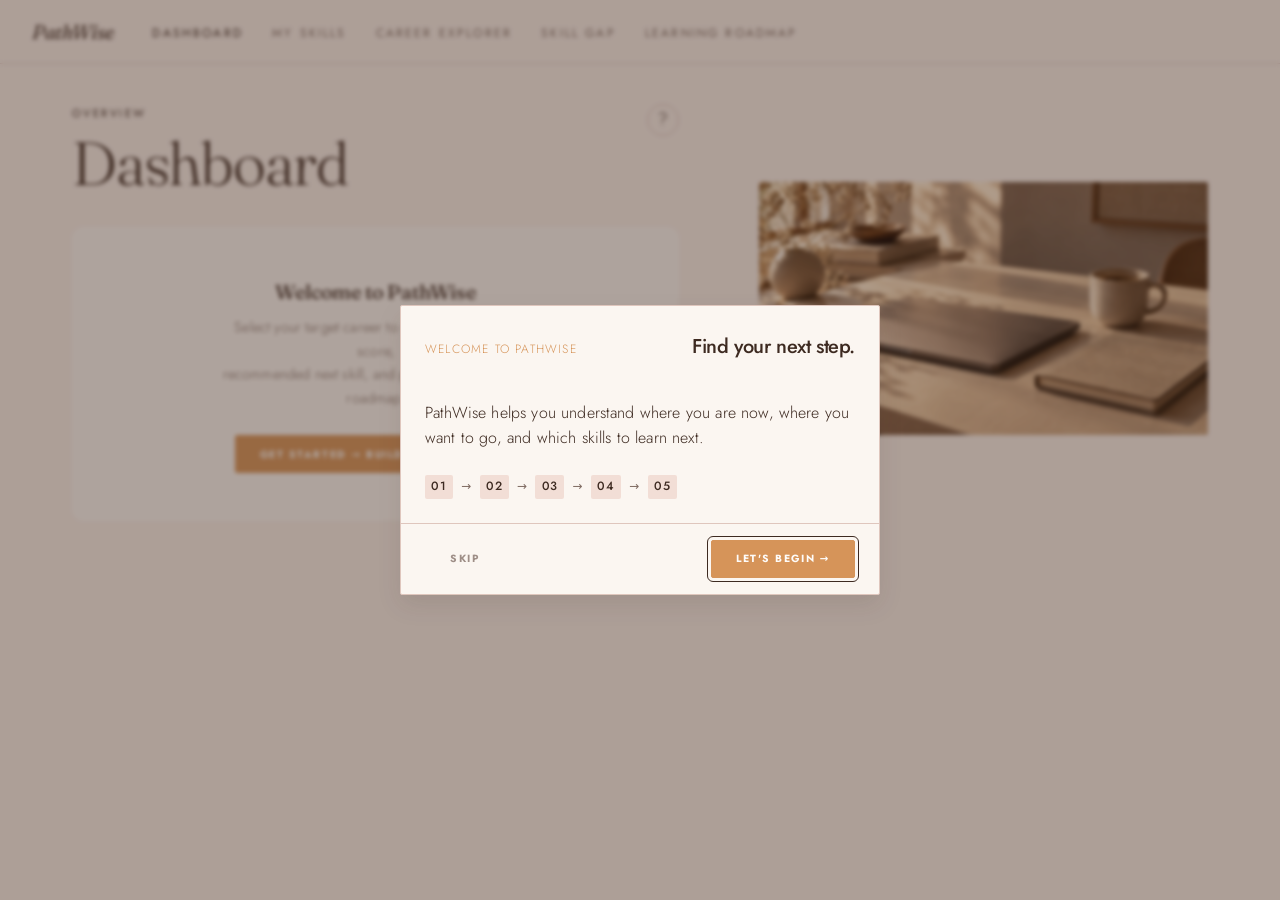
==== commit 9f430073: "Fix UTF-8 mojibake across pages and update roadmap container styling" ====
--- a/web/index.html
+++ b/web/index.html
@@ -1,9 +1,10 @@
-﻿<!DOCTYPE html>
+<!DOCTYPE html>
 <html lang="en">
 <head>
   <meta charset="UTF-8" />
   <meta name="viewport" content="width=device-width, initial-scale=1.0" />
   <title>PathWise — Dashboard</title>
+  <link rel="icon" type="image/svg+xml" href="favicon.svg" />
   <meta name="description" content="PathWise: your career readiness at a glance. See your Career Fit score and top recommended skill." />
   <link rel="preconnect" href="https://fonts.googleapis.com" />
   <link rel="preconnect" href="https://fonts.gstatic.com" crossorigin />
--- a/web/style.css
+++ b/web/style.css
@@ -1015,7 +1015,7 @@
 
 .level-select {
   width: 100%;
-  background: transparent;
+  background: var(--an-surface);
   border: none;
   border-bottom: 1px solid transparent;
   border-radius: 0;
@@ -1023,7 +1023,7 @@
   font-family: var(--font-body);
   font-size: 0.875rem;
   font-weight: 400;
-  padding: 0.5rem 0;
+  padding: 0.65rem 12px;
   cursor: pointer;
   transition: border-color 300ms ease;
   -webkit-appearance: none;
@@ -1031,7 +1031,7 @@
   background-image: url("data:image/svg+xml,%3Csvg xmlns='http://www.w3.org/2000/svg' width='10' height='10' viewBox='0 0 24 24' fill='none' stroke='%233D2A21' stroke-width='2'%3E%3Cpath d='M6 9l6 6 6-6'/%3E%3C/svg%3E");
   background-repeat: no-repeat;
   background-position: right 0px center;
-  padding-right: 24px;
+  padding-right: 32px;
 }
 
 .level-select:hover {
@@ -2139,4 +2139,312 @@
 #roadmap-content>div:first-child {
   padding: 1.75rem 2.25rem !important;
   box-sizing: border-box;
+}
+
+/* Prevent roadmap editorial image from visually bleeding into the section below */
+.editorial-media--wide {
+  transform: translateY(-4px);
+}
+
+/* ============================================================
+   Onboarding and Contextual Help
+   ============================================================ */
+
+.onboarding-overlay {
+  position: fixed;
+  inset: 0;
+  background-color: rgba(61, 42, 33, 0.4);
+  backdrop-filter: blur(2px);
+  z-index: 1000;
+  display: flex;
+  align-items: center;
+  justify-content: center;
+  padding: 1rem;
+}
+
+.onboarding-modal {
+  background: var(--an-card);
+  width: 100%;
+  max-width: 480px;
+  border-radius: 2px;
+  box-shadow: 0 10px 25px rgba(61, 42, 33, 0.1);
+  border: 1px solid var(--an-surface-deep);
+  display: flex;
+  flex-direction: column;
+}
+
+.onboarding-modal__header {
+  padding: 1.5rem 1.5rem 1rem;
+  border-bottom: 1px solid var(--an-surface-deep);
+  display: flex;
+  justify-content: space-between;
+  align-items: baseline;
+}
+
+.onboarding-modal__title {
+  font-family: var(--font-serif);
+  font-size: 1.25rem;
+  font-weight: 500;
+  color: var(--an-foreground);
+  margin: 0;
+}
+
+.onboarding-modal__subtitle {
+  font-family: var(--font-sans);
+  font-size: 0.8rem;
+  color: var(--an-muted-fg);
+  text-transform: uppercase;
+  letter-spacing: 0.05em;
+}
+
+.onboarding-modal__content {
+  padding: 1.5rem;
+  font-family: var(--font-sans);
+  font-size: 1rem;
+  color: var(--an-foreground);
+  line-height: 1.6;
+}
+
+.onboarding-modal__footer {
+  padding: 1rem 1.5rem;
+  border-top: 1px solid var(--an-surface-deep);
+  display: flex;
+  gap: 0.75rem;
+  align-items: center;
+}
+
+.help-btn {
+  background: transparent;
+  border: 1px solid var(--an-surface-deep);
+  color: var(--an-foreground);
+  width: 32px;
+  height: 32px;
+  border-radius: 50%;
+  font-family: var(--font-serif);
+  font-size: 1.1rem;
+  display: flex;
+  align-items: center;
+  justify-content: center;
+  cursor: pointer;
+  transition: all 0.2s ease;
+}
+
+.help-btn:hover, .help-btn:focus {
+  background: var(--an-surface);
+  border-color: var(--an-ember);
+  outline: none;
+}
+
+/* ============================================================
+   Onboarding & Help Refinement
+   ============================================================ */
+
+.onboarding-overlay--anim {
+  animation: overlayFadeIn 0.25s ease-out forwards;
+}
+.onboarding-overlay--anim .onboarding-modal {
+  animation: modalSlideUp 0.3s cubic-bezier(0.16, 1, 0.3, 1) forwards;
+}
+.onboarding-overlay--closing {
+  animation: overlayFadeOut 0.2s ease-in forwards;
+}
+.onboarding-overlay--closing .onboarding-modal {
+  animation: modalSlideDown 0.2s cubic-bezier(0.16, 1, 0.3, 1) forwards;
+}
+
+@keyframes overlayFadeIn {
+  from { opacity: 0; }
+  to { opacity: 1; }
+}
+@keyframes overlayFadeOut {
+  from { opacity: 1; }
+  to { opacity: 0; }
+}
+@keyframes modalSlideUp {
+  from { opacity: 0; transform: translateY(20px); }
+  to { opacity: 1; transform: translateY(0); }
+}
+@keyframes modalSlideDown {
+  from { opacity: 1; transform: translateY(0); }
+  to { opacity: 0; transform: translateY(10px); }
+}
+
+.welcome-header {
+  border-bottom: none !important;
+  padding-bottom: 0.5rem !important;
+}
+
+.onboarding-modal__eyebrow {
+  font-size: 0.75rem;
+  letter-spacing: 0.1em;
+  text-transform: uppercase;
+  color: var(--an-ember);
+  margin-bottom: 0.5rem;
+  display: block;
+}
+
+.welcome-path {
+  display: flex;
+  align-items: center;
+  flex-wrap: wrap;
+  gap: 0.5rem;
+  margin-top: 1.5rem;
+  font-size: 0.75rem;
+  letter-spacing: 0.05em;
+  color: var(--an-muted-fg);
+}
+
+.step-num {
+  background: var(--an-surface);
+  padding: 0.15rem 0.4rem;
+  border-radius: 2px;
+  color: var(--an-foreground);
+  font-weight: 500;
+  font-family: var(--font-sans);
+}
+
+/* Help Modal Specifics */
+.help-modal__header {
+  padding: 1.5rem 1.5rem 0;
+  border-bottom: 1px solid var(--an-surface-deep);
+  margin-bottom: 1rem;
+}
+
+.help-modal__hint {
+  font-size: 0.75rem;
+  color: var(--an-muted-fg);
+  font-style: italic;
+}
+
+.help-mini-guide {
+  display: flex;
+  flex-direction: column;
+  gap: 1rem;
+  margin-top: 1.25rem;
+  padding-top: 1.25rem;
+  border-top: 1px solid var(--an-surface-deep);
+}
+
+.help-item {
+  display: flex;
+  flex-direction: column;
+}
+
+.help-item strong {
+  font-size: 0.75rem;
+  letter-spacing: 0.05em;
+  text-transform: uppercase;
+  color: var(--an-foreground);
+  margin-bottom: 0.15rem;
+}
+
+.help-item span {
+  font-size: 0.9rem;
+  color: var(--an-muted-fg);
+  line-height: 1.4;
+}
+
+.help-scale {
+  display: flex;
+  gap: 0.5rem;
+  margin-top: 1.5rem;
+  flex-wrap: wrap;
+}
+
+.help-scale-item {
+  flex: 1;
+  min-width: 60px;
+  background: var(--an-surface);
+  padding: 0.75rem 0.5rem;
+  text-align: center;
+  border-radius: 2px;
+  display: flex;
+  flex-direction: column;
+}
+
+.help-scale-item strong {
+  font-size: 1.1rem;
+  color: var(--an-foreground);
+}
+
+.help-scale-item span {
+  font-size: 0.75rem;
+  color: var(--an-muted-fg);
+  margin-top: 0.25rem;
+}
+
+.help-flow {
+  display: flex;
+  flex-direction: column;
+  align-items: center;
+  gap: 0.5rem;
+  margin-top: 1.5rem;
+}
+
+.help-flow-box {
+  border: 1px solid var(--an-surface-deep);
+  padding: 0.75rem 1.5rem;
+  border-radius: 2px;
+  font-size: 0.75rem;
+  letter-spacing: 0.05em;
+  background: var(--an-background);
+  color: var(--an-foreground);
+  width: 100%;
+  text-align: center;
+  max-width: 280px;
+  text-transform: uppercase;
+}
+
+.help-flow-arrow {
+  color: var(--an-ember);
+  font-size: 1.2rem;
+  line-height: 1;
+}
+
+.help-flow-box--target {
+  background: var(--an-surface);
+  border-color: var(--an-ember);
+}
+
+.help-flow-box--final {
+  background: var(--an-foreground);
+  color: var(--an-background);
+  border-color: var(--an-foreground);
+}
+
+.help-formula {
+  display: flex;
+  justify-content: space-between;
+  margin-top: 1.5rem;
+  padding: 1rem;
+  background: var(--an-surface);
+  border-radius: 2px;
+  text-align: center;
+}
+
+.formula-col {
+  font-size: 0.75rem;
+  color: var(--an-muted-fg);
+  display: flex;
+  flex-direction: column;
+  gap: 0.25rem;
+  letter-spacing: 0.05em;
+}
+
+.formula-col strong {
+  font-size: 1.2rem;
+  color: var(--an-foreground);
+  letter-spacing: 0;
+}
+
+.formula-col--accent strong {
+  color: var(--an-ember);
+}
+
+.help-note {
+  font-size: 0.8rem;
+  color: var(--an-muted-fg);
+  margin-top: 1.5rem;
+  font-style: italic;
+  line-height: 1.4;
 }
